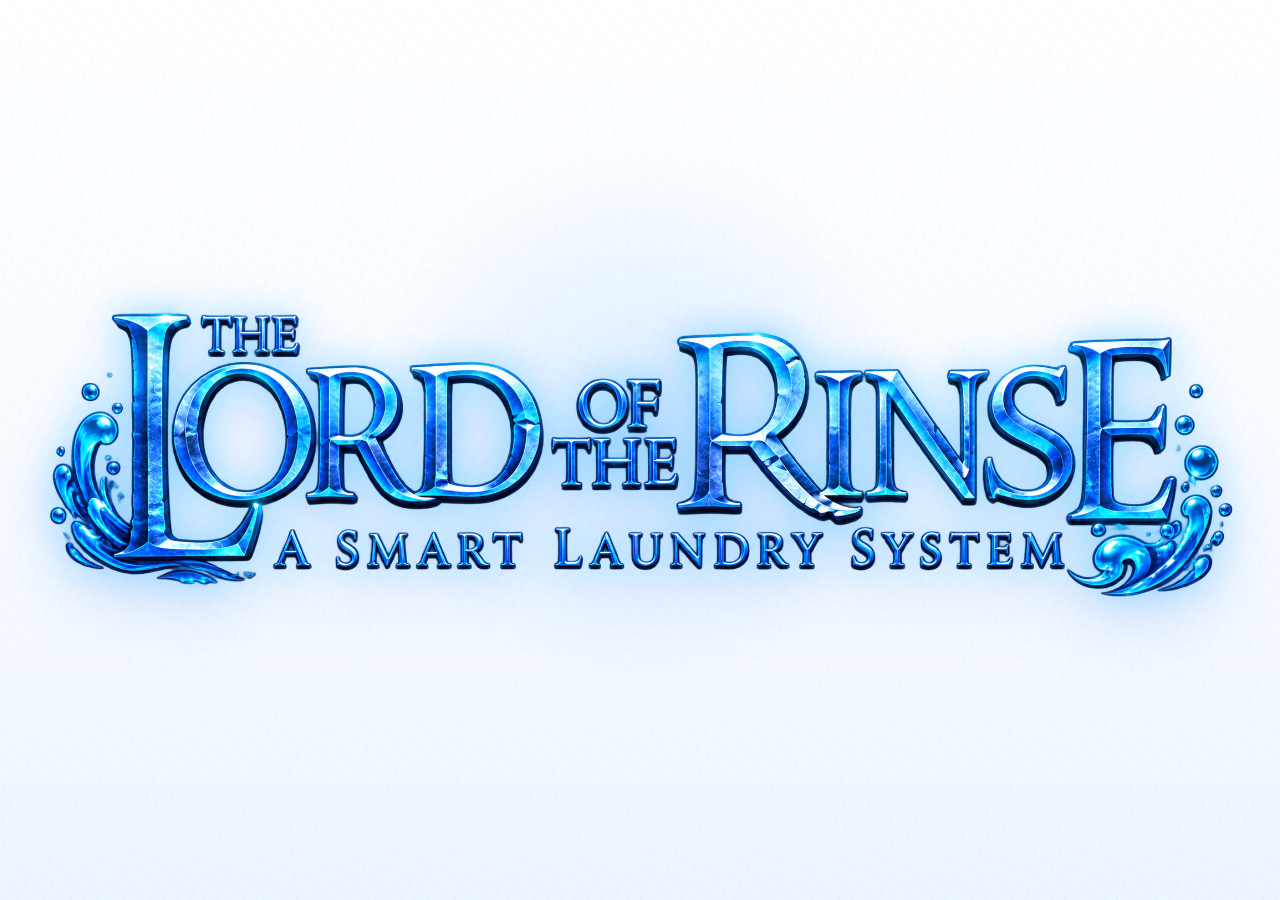
==== index.html @ 9e6c3a98 "chat support in" ====
<!doctype html>
<html lang="en">
  <head>
    <meta charset="utf-8">
    <meta name="viewport" content="width=device-width, initial-scale=1">
    <title>WashWiz Booking System</title>
    <link rel="preconnect" href="https://fonts.googleapis.com">
    <link rel="preconnect" href="https://fonts.gstatic.com" crossorigin>
    <link href="https://fonts.googleapis.com/css2?family=Hanken+Grotesk:wght@400;500;600;700;800&family=JetBrains+Mono:wght@500;700&display=swap" rel="stylesheet">
    <link rel="stylesheet" href="styles.css">
  </head>
  <body>
    <div id="loadingScreen" class="loading-screen is-title" role="status" aria-live="polite" aria-label="Loading screen">
      <span class="intro-white-wipe" aria-hidden="true"></span>
      <div class="loading-title-card">
        <img class="intro-title-image" src="intro.png" alt="The Lord Of The Rinse. A Smart Laundry System.">
      </div>
      <img class="splash-logo" src="tempLogo.png" alt="WashWiz wizard washing machine logo">
      <div class="splash-brand">
        <strong>WashWiz.</strong>
        <span>Smart laundry operations for bookings, supplies, and shop performance.</span>
      </div>
      <div class="loader-machine loading-washer" aria-hidden="true">
        <div class="loader-panel">
          <span></span>
          <span></span>
          <span></span>
        </div>
        <div class="loader-door">
          <div class="loader-glass">
            <div class="loader-spin">
              <span class="loader-water"></span>
              <span class="loader-foam foam-one"></span>
              <span class="loader-foam foam-two"></span>
              <span class="loader-foam foam-three"></span>
              <span class="loader-bubble bubble-one"></span>
              <span class="loader-bubble bubble-two"></span>
              <span class="loader-bubble bubble-three"></span>
              <span class="loader-bubble bubble-four"></span>
              <span class="cloth cloth-one"></span>
              <span class="cloth cloth-two"></span>
              <span class="cloth cloth-three"></span>
              <span class="cloth cloth-four"></span>
            </div>
          </div>
        </div>
      </div>
    </div>

    <div id="auth" class="auth-screen">
      <section class="auth-card clay">
        <div class="tabs" role="tablist" aria-label="Authentication">
          <button class="tab active" data-auth-tab="login">Login</button>
          <button class="tab" data-auth-tab="register">Register</button>
        </div>

        <form id="loginForm" class="auth-form">
          <label>Email<input type="email" value="manager@washwiz.test" required></label>
          <label>Password<input type="password" value="washwiz" required></label>
          <button class="primary-btn" type="submit">Enter Dashboard</button>
        </form>

        <form id="registerForm" class="auth-form hidden">
          <label>Facility name<input type="text" value="Bluewater Laundry" required></label>
          <label>Owner email<input type="email" value="owner@bluewater.test" required></label>
          <label>Password<input type="password" value="washwiz" required></label>
          <button class="primary-btn" type="submit">Create Facility</button>
        </form>

        <a class="secondary-btn portal-link" href="customer.html">Customer Page</a>
      </section>
    </div>

    <div id="customerPortal" class="customer-portal hidden">
      <button class="secondary-btn compact portal-back" type="button" id="backToAuth">Back to Staff Login</button>

      <section id="verificationPage" class="verification-page active-customer-view">
        <div class="verification-card clay">
          <p class="eyebrow">Customer portal</p>
          <h2>Verify Your Order</h2>
          <p class="portal-intro">Scan your order QR code or enter the details from your receipt.</p>

          <button class="qr-scan-box" type="button">
            <span class="qr-grid" aria-hidden="true"></span>
            <strong>Scan QR Code</strong>
          </button>

          <div class="or-divider"><span>OR</span></div>

          <form id="verificationForm" class="verification-form">
            <label>Order ID<input id="verifyOrderId" type="text" value="LW7K4M9Q2X8R6P3" autocomplete="off"></label>
            <label>Full Name<input id="verifyFullName" type="text" placeholder="Enter your full name" autocomplete="name"></label>
            <p id="verificationMessage" class="verification-message" aria-live="polite"></p>
            <button class="primary-btn" id="verifyButton" type="submit">VERIFY</button>
          </form>

          <div class="flow-preview" aria-label="Verification flow">
            <span>Scan QR Code</span>
            <span>OR</span>
            <span>Enter Order ID</span>
            <span>Enter Full Name</span>
            <span>VERIFY</span>
            <strong>Access Granted</strong>
          </div>
        </div>
      </section>

      <section id="customerOrderPage" class="customer-order-page">
        <header class="customer-order-header clay">
          <div>
            <p class="eyebrow">My Order</p>
            <h2>My Order</h2>
            <p><span class="status-pill success">&#10003; Verified Order</span></p>
          </div>
          <div class="order-id-panel">
            <span>Order ID</span>
            <strong>LW7K4M9Q2X8R6P3</strong>
          </div>
        </header>

        <nav class="customer-tabs" aria-label="Customer order sections">
          <button class="active" data-customer-tab="overview">Overview</button>
          <button data-customer-tab="tracking">Tracking</button>
          <button data-customer-tab="payment">Payment</button>
          <button data-customer-tab="chat">Chat</button>
        </nav>

        <div id="customerOverview" class="customer-tab-panel active-customer-tab">
          <article class="order-card clay">
            <div class="section-head tight"><h3>Order Details</h3><span class="status-pill warning">Processing</span></div>
            <div class="detail-grid" id="orderDetailsGrid"></div>
          </article>
        </div>

        <div id="customerTracking" class="customer-tab-panel">
          <article class="order-card clay">
            <h3>Order Tracking</h3>
            <div class="tracking-timeline" id="trackingTimeline"></div>
            <div class="status-summary">
              <div><span>Current Status</span><strong>Your order is currently being processed.</strong></div>
              <div><span>Last Updated</span><strong>August 25, 2026 - 8:30 PM</strong></div>
            </div>
            <p class="empty-state compact-empty hidden" id="trackingEmpty">No tracking information yet.</p>
          </article>
        </div>

        <div id="customerPayment" class="customer-tab-panel">
          <article class="order-card clay">
            <h3>Payment Details</h3>
            <div class="payment-summary" id="paymentSummary"></div>
            <div class="payment-progress"><span></span></div>
            <p class="payment-caption">PHP 2,000 / PHP 3,500 paid</p>
            <div class="section-head transactions-head"><h3>Payment History</h3></div>
            <div id="paymentHistory" class="payment-history"></div>
            <p class="empty-state compact-empty hidden" id="paymentEmpty">No payment history yet.</p>
          </article>
        </div>

        <div id="customerChat" class="customer-tab-panel">
          <article class="order-card clay chat-card">
            <div>
              <h3>Order Support</h3>
              <p>Regarding Order LW7K4M9Q2X8R6P3</p>
            </div>
            <div id="chatMessages" class="chat-messages"></div>
            <p class="empty-state compact-empty hidden" id="chatEmpty">No chat messages yet.</p>
            <form id="chatForm" class="chat-composer">
              <input id="chatInput" type="text" placeholder="Type a message...">
              <button class="primary-btn" type="submit">Send</button>
            </form>
          </article>
        </div>
      </section>
    </div>

    <div id="app" class="app-shell hidden">
      <aside class="sidebar clay">
        <div class="logo-mark logo-image"><img src="tempLogo.png" alt="WashWiz logo"></div>
        <div>
          <strong>WashWiz</strong>
          <small>Bluewater Laundry</small>
        </div>
          <button class="primary-btn nav-book" data-route="machines"><span aria-hidden="true">+</span> New Booking</button>
          <nav>
          <button class="nav-link active" data-route="dashboard" aria-current="page">Dashboard</button>
          <button class="nav-link" data-route="bookings">Bookings</button>
          <button class="nav-link" data-route="customers">Customers</button>
          <button class="nav-link" data-route="revenue">Revenue</button>
          <button class="nav-link live-support-link" data-route="support">Live Support <span id="supportBadge">3</span></button>
        </nav>
      </aside>

      <main class="main">
        <header class="topbar">
          <button class="icon-btn mobile-menu" id="menuToggle" aria-label="Toggle menu"><span aria-hidden="true">=</span></button>
          <div>
            <p class="eyebrow" id="routeEyebrow">Today</p>
            <h2 id="routeTitle">Dashboard</h2>
          </div>
          <div class="top-actions">
            <button class="icon-btn" aria-label="Search"><span aria-hidden="true">S</span></button>
            <button class="icon-btn" aria-label="Notifications"><span aria-hidden="true">!</span></button>
            <button class="avatar" aria-label="Operator profile">AM</button>
            <button class="secondary-btn compact logout-btn" type="button" id="logoutButton">Log Out</button>
          </div>
        </header>

        <section id="dashboard" class="view active-view">
          <div class="metrics-grid" id="metrics"></div>
          <div class="section-head">
            <div>
              <p class="eyebrow">Live floor</p>
              <h3>Machine Status</h3>
            </div>
            <div class="segmented" id="machineFilter">
              <button class="active" data-filter="all">All</button>
              <button data-filter="washer">Washers</button>
              <button data-filter="dryer">Dryers</button>
            </div>
          </div>
          <div class="machine-grid" id="dashboardMachines"></div>
        </section>

        <section id="machines" class="view">
          <div class="booking-layout">
            <div>
              <div class="section-head">
                <div>
                  <p class="eyebrow">Step 1</p>
                  <h3>Select Machine</h3>
                </div>
                <div class="segmented" id="bookingMachineFilter">
                  <button class="active" data-filter="all">All</button>
                  <button data-filter="small">Small</button>
                  <button data-filter="large">Large</button>
                  <button data-filter="xl">XLarge</button>
                </div>
              </div>
              <div class="machine-grid" id="bookingMachines"></div>
            </div>
            <aside class="summary clay">
              <p class="eyebrow">Current booking</p>
              <h3 id="selectedMachineTitle">Choose a machine</h3>
              <p id="selectedMachineMeta">Available washers and dryers are ready to book.</p>
              <label>Customer name<input id="customerName" type="text" placeholder="Walk-in Customer"></label>
              <label>Contact<input id="customerContact" type="text" placeholder="0917 555 0123"></label>
              <button class="primary-btn" id="continueSupplies" disabled>Continue</button>
            </aside>
          </div>
        </section>

        <section id="supplies" class="view">
          <div class="booking-layout">
            <div>
              <p class="eyebrow">Step 2</p>
              <h3>Enhance Your Wash</h3>
              <div class="supplies-list" id="suppliesList"></div>
            </div>
            <aside class="summary clay">
              <p class="eyebrow">Order summary</p>
              <div id="orderSummary"></div>
              <button class="primary-btn" id="confirmBooking">Confirm & Pay</button>
            </aside>
          </div>
        </section>

        <section id="confirmed" class="view">
          <div class="confirm-card clay">
            <div class="success-orb">OK</div>
            <p class="eyebrow">Booking confirmed</p>
            <h3 id="confirmTitle">Machine booked</h3>
            <p id="confirmDetails"></p>
            <div class="confirm-actions">
              <button class="primary-btn" data-route="machines">New Booking</button>
              <button class="secondary-btn" data-route="dashboard">Back to Dashboard</button>
            </div>
          </div>
        </section>

        <section id="bookings" class="view">
          <div class="table-card clay">
            <table>
              <thead><tr><th>Customer</th><th>Machine</th><th>Status</th><th>Time</th><th>Total</th></tr></thead>
              <tbody id="bookingsTable"></tbody>
            </table>
          </div>
        </section>

        <section id="customers" class="view">
          <div class="section-head page-tools">
            <input id="customerSearch" class="search-input" type="search" placeholder="Search customers">
          </div>
          <div class="table-card clay">
            <table>
              <thead><tr><th>Customer Name</th><th>Contact</th><th>Total Bookings</th><th>Last Visit</th><th>Spend</th><th>Action</th></tr></thead>
              <tbody id="customersTable"></tbody>
            </table>
          </div>
        </section>

        <section id="support" class="view">
          <div class="support-layout">
            <aside class="support-inbox clay">
              <input id="supportSearch" class="search-input" type="search" placeholder="Search chats">
              <div class="segmented support-filters" id="supportFilter">
                <button class="active" type="button" data-support-filter="all">All</button>
                <button type="button" data-support-filter="active">Active</button>
                <button type="button" data-support-filter="pending">Pending</button>
              </div>
              <div class="support-thread-list" id="supportThreads"></div>
            </aside>

            <article class="support-chat clay">
              <header class="support-chat-head">
                <div>
                  <p class="eyebrow">Order Support</p>
                  <h3 id="supportCustomerName">Customer Chat</h3>
                  <p id="supportOrderLabel"></p>
                </div>
                <span class="status-pill success" id="supportStatusLabel">Live Active</span>
              </header>

              <div class="support-order-strip" id="supportOrderStrip"></div>
              <div class="support-messages" id="supportMessages"></div>

              <div class="quick-replies" id="quickReplies" aria-label="Quick replies">
                <button type="button" data-quick-reply="Your wash is now in progress.">Wash in progress</button>
                <button type="button" data-quick-reply="We added your detergent preference to the order.">Preference noted</button>
                <button type="button" data-quick-reply="Your order is ready for pickup.">Ready for pickup</button>
              </div>

              <form id="supportReplyForm" class="support-composer">
                <input id="supportReplyInput" type="text" placeholder="Reply to customer">
                <button class="primary-btn compact" type="submit">Send</button>
              </form>
              <button class="secondary-btn compact support-resolve" type="button" id="resolveSupportThread">Mark Resolved</button>
            </article>
          </div>
        </section>

        <section id="revenue" class="view">
          <div class="section-head revenue-toolbar">
            <div>
              <p class="eyebrow">Revenue & Analytics</p>
              <h3>Overview of shop performance and machine utilization.</h3>
            </div>
            <div class="revenue-actions">
              <button class="secondary-btn compact" type="button">Export</button>
              <button class="secondary-btn compact" type="button">Last 30 Days</button>
            </div>
          </div>
          <div class="metrics-grid" id="revenueMetrics"></div>
          <div class="analytics-grid">
            <div class="chart-card clay">
              <div class="section-head tight">
                <h3>Weekly Revenue</h3>
                <button class="icon-btn mini" type="button" aria-label="Weekly revenue options">...</button>
              </div>
              <div class="bar-chart" id="barChart"></div>
            </div>
            <div class="chart-card clay">
              <div class="section-head tight">
                <h3>Usage by Type</h3>
                <button class="icon-btn mini" type="button" aria-label="Usage options">...</button>
              </div>
              <div class="usage-list" id="usageList"></div>
            </div>
          </div>
          <div class="section-head transactions-head">
            <div>
              <p class="eyebrow">Ledger</p>
              <h3>Recent Transactions</h3>
            </div>
            <button class="secondary-btn compact" type="button">View All</button>
          </div>
          <div class="table-card clay">
            <table>
              <thead><tr><th>Date & Time</th><th>Customer / Machine</th><th>Payment Method</th><th>Amount</th></tr></thead>
              <tbody id="transactionsTable"></tbody>
            </table>
          </div>
        </section>
      </main>
    </div>

    <div id="customerAccessModal" class="modal hidden" role="dialog" aria-modal="true" aria-labelledby="customerAccessTitle">
      <div class="modal-backdrop" data-close-modal></div>
      <article class="customer-access-card modal-card clay">
        <button class="icon-btn modal-close" type="button" data-close-modal aria-label="Close customer access details">x</button>
        <div>
          <p class="eyebrow">Customer Access</p>
          <h3 id="customerAccessTitle">Share Order Verification</h3>
          <p class="modal-subtitle" id="customerAccessCustomer">Customer order portal access</p>
        </div>
        <div class="admin-access-body">
          <div class="admin-order-id">
            <span>Order ID</span>
            <strong>LW7K4M9Q2X8R6P3</strong>
          </div>
          <div class="qr-placeholder" aria-label="QR code placeholder">
            <span></span>
            <span></span>
            <span></span>
            <span></span>
          </div>
          <p>Scan to view customer order</p>
        </div>
        <div class="access-actions">
          <button class="secondary-btn compact" type="button" data-copy="LW7K4M9Q2X8R6P3">Copy Order ID</button>
          <button class="secondary-btn compact" type="button" data-copy="https://example.com/verify/LW7K4M9Q2X8R6P3">Copy Link</button>
          <button class="primary-btn compact" type="button" data-print-qr>Print QR</button>
        </div>
        <p class="access-message" aria-live="polite"></p>
      </article>
    </div>

    <script src="app.js"></script>
  </body>
</html>
---- styles.css ----
:root {
  --bg: #f3f7fc;
  --surface: #fbfdff;
  --surface-muted: #eef4fb;
  --surface-strong: #e3ebf5;
  --text: #17202a;
  --muted: #5d6878;
  --subtle: #7a8696;
  --line: #d9e3ef;
  --line-strong: #c5d2e2;
  --primary: #155eef;
  --primary-hover: #0f4ed0;
  --primary-soft: #e8efff;
  --success: #087f5b;
  --success-soft: #e6f6ef;
  --warning: #a05a00;
  --warning-soft: #fff3db;
  --danger: #b42318;
  --danger-soft: #ffebe8;
  --info: #0369a1;
  --info-soft: #e7f5ff;
  --shadow-sm: 6px 6px 14px rgba(119, 134, 156, .16), -6px -6px 14px rgba(255, 255, 255, .86);
  --shadow-md: 14px 14px 32px rgba(119, 134, 156, .20), -12px -12px 28px rgba(255, 255, 255, .88);
  --shadow-inset: inset 4px 4px 9px rgba(125, 140, 164, .14), inset -4px -4px 9px rgba(255, 255, 255, .92);
  --radius: 18px;
  --radius-sm: 12px;
  --focus: 0 0 0 3px rgba(21, 94, 239, .18);
  color: var(--text);
  background: var(--bg);
  font-family: "Hanken Grotesk", system-ui, -apple-system, BlinkMacSystemFont, "Segoe UI", sans-serif;
}

* { box-sizing: border-box; }
html { min-width: 320px; }
body {
  min-height: 100vh;
  margin: 0;
  overflow-x: hidden;
  background:
    radial-gradient(circle at 12% 8%, rgba(222, 240, 255, .72) 0, transparent 270px),
    linear-gradient(180deg, rgba(232, 239, 255, .62), rgba(246, 248, 251, 0) 320px),
    var(--bg);
}
img,
svg,
canvas {
  max-width: 100%;
}
button, input { font: inherit; }
button {
  border: 0;
  cursor: pointer;
}
button:disabled {
  cursor: not-allowed;
}
button:focus-visible,
input:focus-visible {
  outline: none;
  box-shadow: var(--focus);
}
.hidden { display: none !important; }
.clay {
  background: var(--surface);
  border: 1px solid rgba(255, 255, 255, .78);
  border-radius: var(--radius);
  box-shadow: var(--shadow-sm), inset 1px 1px 0 rgba(255, 255, 255, .72);
}
.eyebrow {
  margin: 0 0 6px;
  color: var(--subtle);
  font: 700 11px/1.25 "JetBrains Mono", monospace;
  letter-spacing: .08em;
  text-transform: uppercase;
}
h1, h2, h3, p { margin-top: 0; }
h1 {
  max-width: 680px;
  margin-bottom: 18px;
  color: #0f172a;
  font-size: clamp(48px, 8vw, 88px);
  line-height: .94;
  letter-spacing: 0;
}
h2 {
  margin: 0;
  color: #111827;
  font-size: clamp(26px, 3vw, 36px);
  line-height: 1.08;
}
h3 {
  margin-bottom: 16px;
  color: #111827;
  font-size: clamp(21px, 2vw, 26px);
  line-height: 1.15;
}
small {
  display: block;
  color: var(--subtle);
}

.loading-screen {
  position: fixed;
  inset: 0;
  z-index: 100;
  min-height: 100vh;
  display: grid;
  place-items: center;
  align-content: center;
  gap: 24px;
  padding: 24px;
  background:
    radial-gradient(circle at 50% 42%, rgba(225, 241, 255, .88), transparent 290px),
    linear-gradient(180deg, #f8fbff, #eef4fb);
  transition: opacity .45s ease, visibility .45s ease;
}
.loading-screen::before,
.loading-screen::after {
  content: "";
  position: absolute;
  inset: 0;
  pointer-events: none;
}
.intro-white-wipe {
  position: absolute;
  inset: 0;
  z-index: 0;
  pointer-events: none;
  opacity: 0;
  background:
    radial-gradient(circle at 50% 46%, rgba(10, 138, 255, .12), transparent 34%),
    linear-gradient(180deg, #ffffff, #f7fbff 58%, #edf5ff);
  transition: opacity .72s cubic-bezier(.22, 1, .36, 1);
}
.loading-screen::before {
  opacity: 0;
  background:
    radial-gradient(circle at 50% 36%, rgba(155, 220, 255, .42), transparent 34%),
    radial-gradient(circle at 12% 45%, rgba(0, 183, 255, .12), transparent 18%),
    radial-gradient(circle at 88% 45%, rgba(0, 183, 255, .12), transparent 18%),
    linear-gradient(180deg, #ffffff, #f4f9ff 58%, #edf5ff);
  transition: opacity .32s ease;
}
.loading-screen::after {
  opacity: 0;
  background:
    repeating-linear-gradient(115deg, rgba(0, 119, 255, .035) 0 1px, transparent 1px 12px),
    repeating-linear-gradient(20deg, rgba(83, 199, 255, .045) 0 1px, transparent 1px 18px);
  mix-blend-mode: multiply;
  transition: opacity .32s ease;
}
.loading-screen.is-title {
  background:
    radial-gradient(circle at 50% 46%, rgba(10, 138, 255, .12), transparent 34%),
    linear-gradient(180deg, #ffffff, #f7fbff 58%, #edf5ff);
}
.loading-screen.is-title .intro-white-wipe {
  opacity: 1;
}
.loading-screen.is-black {
  overflow: hidden;
  background:
    radial-gradient(circle at 50% 48%, rgba(21, 94, 239, .32), transparent 24%),
    radial-gradient(circle at 50% 100%, rgba(77, 218, 255, .18), transparent 30%),
    linear-gradient(180deg, #050608, #0a0f18 58%, #020308);
}
.loading-screen.is-title::before {
  opacity: 1;
}
.loading-screen.is-title::after {
  opacity: .72;
}
.loading-screen.is-black::before {
  opacity: 1;
  background:
    linear-gradient(100deg, transparent 0 34%, rgba(255, 255, 255, .18) 45%, transparent 58% 100%);
  mix-blend-mode: screen;
  transform: translateX(-115%);
  animation: introLightSweep 1.45s cubic-bezier(.22, 1, .36, 1) both;
}
.loading-screen.is-black::after {
  opacity: .52;
  background:
    repeating-linear-gradient(90deg, rgba(255, 255, 255, .04) 0 1px, transparent 1px 72px),
    radial-gradient(circle at 50% 50%, transparent 0 34%, rgba(0, 0, 0, .44) 72%);
  mix-blend-mode: screen;
}
.loading-screen.is-done {
  opacity: 0;
  visibility: hidden;
  pointer-events: none;
}
.loading-screen.is-title .loading-washer,
.loading-screen.is-title .splash-logo,
.loading-screen.is-title .splash-brand,
.loading-screen.is-brand .loading-title-card,
.loading-screen.is-brand .loading-washer,
.loading-screen.is-black .loading-title-card,
.loading-screen.is-black .loading-washer,
.loading-screen.is-washer .loading-title-card,
.loading-screen.is-washer .splash-logo,
.loading-screen.is-washer .splash-brand {
  display: none;
}
.loader-machine {
  width: min(70vw, 330px);
  aspect-ratio: .86;
  position: relative;
  z-index: 1;
  display: grid;
  justify-items: center;
  padding: 28px 24px 26px;
  border-radius: 34px;
  background: linear-gradient(145deg, #ffffff, #eaf1f9);
  border: 1px solid rgba(255, 255, 255, .88);
  box-shadow: 20px 20px 42px rgba(119, 134, 156, .22), -16px -16px 34px rgba(255, 255, 255, .90), inset 2px 2px 0 rgba(255, 255, 255, .72);
}
.loader-panel {
  width: 100%;
  display: flex;
  justify-content: flex-end;
  gap: 10px;
  margin-bottom: 20px;
}
.loader-panel span {
  width: 13px;
  height: 13px;
  border-radius: 50%;
  background: #155eef;
  box-shadow: inset 2px 2px 4px rgba(255, 255, 255, .45);
}
.loader-panel span:nth-child(2) {
  background: #10b981;
}
.loader-panel span:nth-child(3) {
  background: #f59e0b;
}
.loader-door {
  width: 78%;
  aspect-ratio: 1;
  display: grid;
  place-items: center;
  padding: 14px;
  border-radius: 50%;
  background: linear-gradient(145deg, #dfe9f5, #ffffff);
  border: 1px solid #c6d4e6;
  box-shadow: var(--shadow-inset), 0 12px 28px rgba(76, 91, 115, .12);
}
.loader-glass {
  width: 100%;
  height: 100%;
  position: relative;
  overflow: hidden;
  border-radius: 50%;
  background:
    radial-gradient(circle at 34% 26%, rgba(255, 255, 255, .74), transparent 22%),
    linear-gradient(145deg, rgba(183, 226, 255, .74), rgba(47, 120, 255, .58));
  border: 1px solid rgba(255, 255, 255, .78);
  box-shadow: inset 7px 8px 18px rgba(38, 78, 130, .20), inset -8px -9px 18px rgba(255, 255, 255, .38);
}
.loader-glass::before {
  content: "";
  position: absolute;
  inset: 12%;
  z-index: 3;
  border-radius: 50%;
  border-top: 12px solid rgba(255, 255, 255, .30);
  border-left: 5px solid rgba(255, 255, 255, .14);
  transform: rotate(-22deg);
  pointer-events: none;
}
.loader-glass::after {
  content: "";
  position: absolute;
  inset: 0;
  z-index: 4;
  border-radius: 50%;
  background: linear-gradient(120deg, rgba(255, 255, 255, .36), transparent 26% 66%, rgba(255, 255, 255, .18));
  pointer-events: none;
}
.loader-spin {
  position: absolute;
  inset: 10%;
  transform-origin: 50% 50%;
  animation: washerSpin 2.5s linear infinite;
}
.loader-water {
  position: absolute;
  left: 5%;
  right: 4%;
  bottom: 10%;
  height: 43%;
  border-radius: 36% 54% 46% 38%;
  background: linear-gradient(180deg, rgba(151, 215, 255, .72), rgba(18, 97, 226, .56));
  box-shadow: inset 0 10px 16px rgba(255, 255, 255, .22);
}
.loader-foam,
.loader-bubble,
.cloth {
  position: absolute;
  display: block;
}
.loader-foam {
  z-index: 2;
  border-radius: 999px;
  background: rgba(255, 255, 255, .86);
  filter: drop-shadow(0 2px 4px rgba(73, 103, 143, .10));
}
.foam-one {
  width: 74px;
  height: 22px;
  left: 12%;
  top: 50%;
  transform: rotate(10deg);
}
.foam-two {
  width: 54px;
  height: 18px;
  right: 10%;
  top: 36%;
  transform: rotate(-18deg);
}
.foam-three {
  width: 38px;
  height: 16px;
  left: 37%;
  bottom: 16%;
  transform: rotate(22deg);
}
.loader-bubble {
  z-index: 2;
  border-radius: 50%;
  background: rgba(255, 255, 255, .55);
  border: 1px solid rgba(255, 255, 255, .72);
  box-shadow: inset -3px -3px 7px rgba(83, 133, 191, .12);
  animation: bubblePulse 1.8s ease-in-out infinite;
}
.bubble-one {
  width: 20px;
  height: 20px;
  left: 22%;
  top: 21%;
}
.bubble-two {
  width: 14px;
  height: 14px;
  right: 22%;
  top: 27%;
  animation-delay: .35s;
}
.bubble-three {
  width: 24px;
  height: 24px;
  right: 20%;
  bottom: 26%;
  animation-delay: .7s;
}
.bubble-four {
  width: 12px;
  height: 12px;
  left: 44%;
  bottom: 20%;
  animation-delay: 1s;
}
.cloth {
  z-index: 1;
  border-radius: 12px 16px 12px 14px;
  box-shadow: inset 4px 4px 8px rgba(255, 255, 255, .30), inset -4px -5px 10px rgba(0, 0, 0, .10);
  animation: clothTumble 1.25s ease-in-out infinite alternate;
}
.cloth-one {
  width: 58px;
  height: 36px;
  left: 19%;
  top: 38%;
  background: #ef476f;
  transform: rotate(18deg);
}
.cloth-two {
  width: 48px;
  height: 42px;
  right: 22%;
  top: 45%;
  background: #ffd166;
  animation-delay: .2s;
}
.cloth-three {
  width: 50px;
  height: 32px;
  left: 34%;
  bottom: 20%;
  background: #06d6a0;
  animation-delay: .38s;
}
.cloth-four {
  width: 36px;
  height: 50px;
  right: 33%;
  top: 19%;
  background: #8338ec;
  animation-delay: .56s;
}
.loading-title-card {
  position: relative;
  z-index: 1;
  display: grid;
  justify-items: center;
  width: min(94vw, 1640px);
  text-align: center;
}
.intro-title-image {
  width: min(96vw, 1700px);
  max-height: 62vh;
  object-fit: contain;
  filter:
    drop-shadow(0 0 18px rgba(0, 183, 255, .34))
    drop-shadow(0 22px 32px rgba(21, 94, 239, .18));
  animation: titleReveal 1.2s cubic-bezier(.22, 1, .36, 1) both, titleHeartbeat 1.7s ease-in-out .15s infinite;
}
.splash-logo {
  position: relative;
  z-index: 1;
  width: min(62vw, 360px);
  aspect-ratio: 1;
  object-fit: contain;
  filter: drop-shadow(0 24px 34px rgba(21, 94, 239, .18));
  animation: splashLogoFloat 2.8s ease-in-out infinite;
}
.loading-screen.is-black .splash-logo {
  filter:
    drop-shadow(0 0 22px rgba(102, 224, 255, .42))
    drop-shadow(0 26px 34px rgba(0, 0, 0, .52));
  animation: blackLogoReveal 1.3s cubic-bezier(.22, 1, .36, 1) both, splashLogoFloat 2.8s ease-in-out 1.3s infinite;
}
.splash-brand {
  position: relative;
  z-index: 1;
  display: grid;
  justify-items: center;
  gap: 8px;
  max-width: min(90vw, 620px);
  text-align: center;
}
.loading-screen.is-black .splash-brand {
  animation: blackBrandReveal 1.15s cubic-bezier(.22, 1, .36, 1) .18s both;
}
.splash-brand strong {
  color: #0f172a;
  font-size: clamp(42px, 8vw, 82px);
  line-height: .9;
}
.loading-screen.is-black .splash-brand strong {
  color: #ffffff;
  text-shadow: 0 0 28px rgba(84, 211, 255, .32);
}
.splash-brand span {
  color: var(--muted);
  font-size: clamp(11px, 1.45vw, 16px);
  line-height: 1.35;
  max-width: min(90vw, 620px);
}
.loading-screen.is-black .splash-brand span {
  color: rgba(238, 247, 255, .76);
}

@keyframes washerSpin {
  to { transform: rotate(360deg); }
}
@keyframes bubblePulse {
  50% { transform: scale(1.18); opacity: .72; }
}
@keyframes clothTumble {
  to { transform: rotate(-18deg) translate(4px, -3px); }
}
@keyframes titleReveal {
  from {
    opacity: 0;
    transform: translateY(12px) scale(.985);
  }
  to {
    opacity: 1;
    transform: translateY(0) scale(1);
  }
}
@keyframes titleHeartbeat {
  0%, 42%, 72%, 100% {
    transform: scale(1);
    filter: brightness(1);
  }
  18% {
    transform: scale(1.025);
    filter: brightness(1.2);
  }
  28% {
    transform: scale(.985);
  }
  56% {
    transform: scale(1.015);
    filter: brightness(1.1);
  }
}
@keyframes splashLogoFloat {
  0%, 100% {
    transform: translateY(0) scale(1);
  }
  50% {
    transform: translateY(-10px) scale(1.02);
  }
}
@keyframes introLightSweep {
  to { transform: translateX(115%); }
}
@keyframes blackLogoReveal {
  from {
    opacity: 0;
    transform: translateY(16px) scale(.92);
  }
  62% {
    opacity: 1;
    transform: translateY(-5px) scale(1.035);
  }
  to {
    opacity: 1;
    transform: translateY(0) scale(1);
  }
}
@keyframes blackBrandReveal {
  from {
    opacity: 0;
    transform: translateY(14px);
  }
  to {
    opacity: 1;
    transform: translateY(0);
  }
}

.auth-screen {
  min-height: 100vh;
  width: min(100%, 620px);
  margin: 0 auto;
  display: flex;
  align-items: center;
  justify-content: center;
  padding: clamp(36px, 7vh, 86px) clamp(22px, 5vw, 64px);
}
.brand-panel {
  display: grid;
  justify-items: start;
  align-content: start;
}
.brand-panel p {
  max-width: 600px;
  color: var(--muted);
  font-size: clamp(18px, 1.5vw, 20px);
  line-height: 1.55;
}
.washer-hero {
  width: clamp(260px, 29vw, 360px);
  aspect-ratio: 1;
  display: grid;
  place-items: center;
  margin-bottom: clamp(22px, 4vh, 34px);
  border-radius: 30px;
  background: linear-gradient(145deg, #fbfdff, #edf4fb);
  border: 1px solid rgba(255, 255, 255, .78);
  box-shadow: var(--shadow-md);
}
.brand-logo-hero {
  padding: 20px;
}
.brand-logo-hero img {
  width: 100%;
  height: 100%;
  object-fit: contain;
  filter: drop-shadow(0 18px 18px rgba(31, 69, 124, .14));
}
.washer-face {
  width: 70%;
  height: 78%;
  padding: 24px;
  border-radius: 22px;
  background: var(--surface);
  border: 1px solid rgba(197, 210, 226, .72);
  box-shadow: inset 3px 3px 8px rgba(125, 140, 164, .10), inset -3px -3px 8px rgba(255, 255, 255, .90);
}
.washer-door {
  width: 78%;
  aspect-ratio: 1;
  margin: 38px auto 0;
  padding: 11px;
  border-radius: 50%;
  background: var(--surface-strong);
  border: 1px solid var(--line-strong);
  box-shadow: var(--shadow-inset);
}
.washer-door span {
  display: block;
  width: 100%;
  height: 100%;
  border-radius: inherit;
  background: radial-gradient(circle at 38% 28%, #9dd8ff, #155eef 74%);
}
.washer-controls {
  display: flex;
  justify-content: flex-end;
  gap: 8px;
}
.washer-controls i {
  width: 13px;
  height: 13px;
  border-radius: 50%;
  background: var(--primary);
}
.auth-card {
  width: 100%;
  max-width: 500px;
  padding: 26px;
  box-shadow: var(--shadow-md);
}
.portal-link {
  width: 100%;
  margin-top: 16px;
}
.tabs,
.segmented {
  display: flex;
  gap: 4px;
  padding: 4px;
  border: 1px solid rgba(197, 210, 226, .72);
  border-radius: var(--radius);
  background: var(--surface-muted);
  box-shadow: var(--shadow-inset);
}
.tab,
.segmented button {
  flex: 1;
  min-height: 38px;
  padding: 9px 12px;
  border-radius: var(--radius-sm);
  color: var(--muted);
  background: transparent;
  font-weight: 700;
  white-space: nowrap;
}
.tab.active,
.segmented button.active {
  color: var(--primary);
  background: var(--surface);
  box-shadow: 4px 4px 10px rgba(119, 134, 156, .13), -4px -4px 10px rgba(255, 255, 255, .88);
}
.auth-form {
  display: grid;
  gap: 18px;
  margin-top: 24px;
}

.customer-portal {
  min-height: 100vh;
  padding: clamp(18px, 4vw, 42px);
}
.portal-back {
  position: fixed;
  top: 18px;
  left: 18px;
  z-index: 3;
}
.portal-actions {
  position: fixed;
  top: 18px;
  left: 18px;
  z-index: 3;
  display: flex;
  gap: 10px;
  flex-wrap: wrap;
}
.portal-actions .portal-back {
  position: static;
}
.verification-page,
.customer-order-page,
.customer-tab-panel {
  display: none;
}
.active-customer-view,
.active-customer-tab {
  display: block;
}
.verification-page {
  min-height: calc(100vh - 84px);
  place-items: center;
}
.verification-page.active-customer-view {
  display: grid;
}
.verification-card {
  width: min(100%, 520px);
  padding: clamp(22px, 4vw, 34px);
  text-align: center;
  box-shadow: var(--shadow-md);
}
.portal-intro {
  margin-bottom: 22px;
  color: var(--muted);
  line-height: 1.5;
}
.qr-scan-box {
  width: 100%;
  min-height: 142px;
  display: grid;
  place-items: center;
  gap: 12px;
  padding: 20px;
  color: var(--primary);
  background: var(--surface-muted);
  border: 1px dashed var(--line-strong);
  border-radius: var(--radius);
  box-shadow: var(--shadow-inset);
}
.qr-scan-box:hover {
  border-color: var(--primary);
  background: var(--primary-soft);
}
.qr-grid {
  width: 58px;
  height: 58px;
  border-radius: var(--radius-sm);
  background:
    linear-gradient(90deg, #111827 10px, transparent 10px 16px, #111827 16px 24px, transparent 24px),
    linear-gradient(#111827 10px, transparent 10px 16px, #111827 16px 24px, transparent 24px),
    var(--surface);
  background-size: 28px 28px;
  border: 8px solid var(--surface);
  box-shadow: var(--shadow-sm);
}
.or-divider {
  display: flex;
  align-items: center;
  gap: 14px;
  margin: 22px 0;
  color: var(--subtle);
  font-weight: 900;
}
.or-divider::before,
.or-divider::after {
  content: "";
  flex: 1;
  height: 1px;
  background: var(--line);
}
.verification-form {
  display: grid;
  gap: 16px;
  text-align: left;
}
.verification-message {
  min-height: 24px;
  margin: 0;
  font-weight: 800;
  text-align: center;
}
.verification-message.error {
  color: var(--danger);
}
.verification-message.success {
  color: var(--success);
}
.verification-message.loading {
  color: var(--primary);
}
.flow-preview {
  display: grid;
  gap: 8px;
  margin-top: 22px;
  padding-top: 18px;
  color: var(--muted);
  border-top: 1px solid var(--line);
  font-size: 14px;
  font-weight: 800;
}
.flow-preview span::after {
  content: "v";
  display: block;
  color: var(--subtle);
  font: 800 12px/1 "JetBrains Mono", monospace;
  margin-top: 8px;
}
.flow-preview strong {
  color: var(--success);
}
.customer-order-page {
  width: min(1120px, 100%);
  margin: 52px auto 0;
}
.customer-order-header {
  display: flex;
  justify-content: space-between;
  gap: 22px;
  align-items: center;
  padding: clamp(20px, 4vw, 28px);
  margin-bottom: 18px;
}
.customer-order-header p {
  margin-bottom: 0;
}
.order-id-panel {
  min-width: min(100%, 310px);
  display: grid;
  gap: 6px;
  padding: 16px;
  border-radius: var(--radius);
  background: var(--surface-muted);
  box-shadow: var(--shadow-inset);
}
.order-id-panel span,
.detail-item span,
.status-summary span {
  color: var(--subtle);
  font-size: 13px;
  font-weight: 800;
}
.order-id-panel strong {
  font: 800 clamp(18px, 3vw, 25px)/1.1 "JetBrains Mono", monospace;
}
.customer-tabs {
  display: flex;
  gap: 8px;
  overflow-x: auto;
  padding: 6px;
  margin-bottom: 18px;
  border-radius: var(--radius);
  background: var(--surface-muted);
  box-shadow: var(--shadow-inset);
}
.customer-tabs button {
  flex: 1;
  min-width: 112px;
  min-height: 42px;
  border-radius: var(--radius-sm);
  color: var(--muted);
  background: transparent;
  font-weight: 900;
}
.customer-tabs button.active {
  color: var(--primary);
  background: var(--surface);
  box-shadow: var(--shadow-sm);
}
.order-card {
  padding: clamp(20px, 4vw, 28px);
}
.detail-grid,
.payment-summary {
  display: grid;
  grid-template-columns: repeat(2, minmax(0, 1fr));
  gap: 14px;
}
.detail-item {
  display: grid;
  gap: 6px;
  padding: 14px;
  border-radius: var(--radius-sm);
  background: rgba(238, 244, 251, .72);
}
.detail-item strong {
  color: #111827;
}
.status-pill {
  display: inline-flex;
  align-items: center;
  width: fit-content;
  min-height: 28px;
  border-radius: 999px;
  padding: 6px 10px;
  font-size: 12px;
  font-weight: 900;
  text-transform: uppercase;
}
.status-pill.success {
  color: var(--success);
  background: var(--success-soft);
}
.status-pill.warning {
  color: var(--warning);
  background: var(--warning-soft);
}
.tracking-timeline {
  display: grid;
  gap: 14px;
  margin: 8px 0 22px;
}
.tracking-step {
  display: grid;
  grid-template-columns: 34px 1fr;
  align-items: center;
  gap: 12px;
  color: var(--subtle);
}
.tracking-step span {
  width: 34px;
  height: 34px;
  display: grid;
  place-items: center;
  border-radius: 50%;
  background: var(--surface-muted);
  border: 1px solid var(--line-strong);
  box-shadow: var(--shadow-inset);
  font-size: 10px;
  font-weight: 900;
}
.tracking-step.complete {
  color: var(--success);
}
.tracking-step.complete span {
  color: #ffffff;
  background: var(--success);
  box-shadow: var(--shadow-sm);
}
.tracking-step.current {
  color: var(--primary);
}
.tracking-step.current span {
  border: 8px solid var(--primary-soft);
  background: var(--primary);
  box-shadow: var(--shadow-sm);
}
.status-summary {
  display: grid;
  grid-template-columns: repeat(2, minmax(0, 1fr));
  gap: 14px;
}
.status-summary div {
  display: grid;
  gap: 6px;
  padding: 14px;
  border-radius: var(--radius-sm);
  background: var(--surface-muted);
}
.payment-progress {
  height: 14px;
  margin: 18px 0 8px;
  overflow: hidden;
  border-radius: 999px;
  background: var(--surface-strong);
  box-shadow: var(--shadow-inset);
}
.payment-progress span {
  display: block;
  width: 57%;
  height: 100%;
  border-radius: inherit;
  background: linear-gradient(90deg, var(--primary), #06d6a0);
}
.payment-caption {
  color: var(--muted);
  font-weight: 800;
}
.payment-history {
  display: grid;
  gap: 10px;
}
.payment-row {
  display: flex;
  justify-content: space-between;
  gap: 12px;
  padding: 14px;
  border-radius: var(--radius-sm);
  background: rgba(238, 244, 251, .72);
}
.payment-row div {
  display: grid;
  gap: 4px;
}
.payment-row span:not(.status-pill) {
  color: var(--muted);
  font-size: 13px;
  font-weight: 800;
}
.chat-card {
  display: grid;
  gap: 18px;
}
.chat-card > div:first-child p {
  margin-bottom: 0;
  color: var(--muted);
}
.chat-messages {
  min-height: 280px;
  display: grid;
  align-content: end;
  gap: 12px;
  padding: 16px;
  border-radius: var(--radius);
  background: var(--surface-muted);
  box-shadow: var(--shadow-inset);
}
.chat-message {
  max-width: 78%;
  display: grid;
  gap: 5px;
}
.chat-message span {
  color: var(--subtle);
  font-size: 12px;
  font-weight: 900;
}
.chat-message p {
  margin: 0;
  padding: 12px 14px;
  border-radius: 16px;
  color: var(--text);
  background: var(--surface);
  box-shadow: var(--shadow-sm);
}
.chat-message.customer {
  justify-self: end;
}
.chat-message.customer span {
  text-align: right;
}
.chat-message.customer p {
  color: #ffffff;
  background: var(--primary);
}
.chat-composer {
  display: grid;
  grid-template-columns: minmax(0, 1fr) auto;
  gap: 10px;
}
.compact-empty {
  padding: 18px;
}
.support-layout {
  display: grid;
  grid-template-columns: minmax(280px, 330px) minmax(0, 1fr);
  gap: 18px;
  align-items: stretch;
  min-height: calc(100vh - 132px);
}
.support-inbox,
.support-chat {
  padding: 16px;
}
.support-inbox {
  display: grid;
  grid-template-rows: auto auto minmax(0, 1fr);
  gap: 12px;
}
.support-filters button {
  min-width: 0;
  padding-inline: 10px;
}
.support-thread-list {
  display: grid;
  align-content: start;
  gap: 10px;
  overflow: auto;
  padding-right: 2px;
}
.support-thread {
  width: 100%;
  display: grid;
  grid-template-columns: 42px minmax(0, 1fr) auto;
  gap: 10px;
  padding: 12px;
  text-align: left;
  border: 1px solid var(--line);
  border-radius: var(--radius);
  background: var(--surface);
}
.support-thread:hover,
.support-thread.active {
  border-color: var(--primary);
  background: var(--primary-soft);
}
.support-avatar {
  width: 42px;
  height: 42px;
  display: grid;
  place-items: center;
  border-radius: 14px;
  color: #ffffff;
  background: var(--primary);
  font-weight: 900;
}
.support-thread-main {
  min-width: 0;
  display: grid;
  gap: 4px;
}
.support-thread-main strong,
.support-thread-main small,
.support-thread-main em {
  overflow: hidden;
  text-overflow: ellipsis;
  white-space: nowrap;
}
.support-thread-main small,
.support-thread-meta small {
  color: var(--subtle);
  font-size: 12px;
  font-style: normal;
  font-weight: 800;
}
.support-thread-main em {
  color: var(--muted);
  font-size: 13px;
  font-style: normal;
}
.support-thread-main .mini-chip {
  margin-top: 3px;
}
.support-thread-meta {
  display: grid;
  justify-items: end;
  align-content: start;
  gap: 8px;
  white-space: nowrap;
}
.support-thread-meta b {
  padding: 4px 7px;
  border-radius: 999px;
  font-size: 11px;
}
.support-thread-meta b.active {
  color: var(--success);
  background: var(--success-soft);
}
.support-thread-meta b.pending {
  color: var(--warning);
  background: var(--warning-soft);
}
.support-thread-meta b.resolved {
  color: var(--muted);
  background: var(--surface-muted);
}
.support-chat {
  display: grid;
  grid-template-rows: auto auto minmax(260px, 1fr) auto auto;
  gap: 14px;
}
.support-chat-head,
.support-order-strip {
  display: flex;
  justify-content: space-between;
  gap: 14px;
}
.support-chat-head {
  align-items: start;
}
.support-chat-head h3 {
  margin-bottom: 6px;
}
.support-chat-head p:not(.eyebrow) {
  margin: 0;
  color: var(--muted);
  font-weight: 800;
}
.support-order-strip {
  flex-wrap: wrap;
  padding: 14px;
  border-radius: var(--radius);
  background: var(--surface-muted);
  box-shadow: var(--shadow-inset);
}
.support-order-strip div {
  min-width: 140px;
  display: grid;
  gap: 4px;
}
.support-order-strip span {
  color: var(--subtle);
  font-size: 12px;
  font-weight: 900;
}
.support-messages {
  min-height: 320px;
  display: grid;
  align-content: end;
  gap: 14px;
  overflow: auto;
  padding: 18px;
  border-radius: var(--radius);
  background: linear-gradient(180deg, rgba(251, 253, 255, .8), rgba(238, 244, 251, .92));
  border: 1px solid var(--line);
}
.support-message {
  max-width: min(78%, 560px);
  display: grid;
  gap: 5px;
}
.support-message.customer {
  justify-self: end;
}
.support-message span,
.support-message small {
  color: var(--subtle);
  font-size: 12px;
  font-weight: 900;
}
.support-message.customer span,
.support-message.customer small {
  text-align: right;
}
.support-message p {
  margin: 0;
  padding: 12px 14px;
  border-radius: 16px;
  color: var(--text);
  background: var(--surface);
  box-shadow: var(--shadow-sm);
}
.support-message.customer p {
  color: #ffffff;
  background: var(--primary);
}
.quick-replies {
  display: flex;
  gap: 8px;
  overflow-x: auto;
  padding-bottom: 2px;
}
.quick-replies button {
  flex: 0 0 auto;
  min-height: 32px;
  padding: 7px 10px;
  border-radius: 999px;
  color: var(--muted);
  background: var(--surface-muted);
  font-size: 13px;
  font-weight: 800;
}
.quick-replies button:hover {
  color: var(--primary);
  background: var(--primary-soft);
}
.support-composer {
  display: grid;
  grid-template-columns: minmax(0, 1fr) auto;
  gap: 10px;
}
.support-resolve {
  justify-self: end;
}
label {
  display: grid;
  gap: 8px;
  color: var(--muted);
  font-weight: 700;
}
input {
  width: 100%;
  min-height: 46px;
  padding: 12px 14px;
  color: var(--text);
  border: 1px solid var(--line-strong);
  border-radius: var(--radius);
  background: var(--surface-muted);
  outline: 0;
  box-shadow: var(--shadow-inset);
  transition: border-color .16s ease, box-shadow .16s ease, background .16s ease;
}
input:hover {
  border-color: #aebaca;
}
input:invalid:not(:placeholder-shown) {
  border-color: #f3a29b;
  background: #fffafa;
}
input::placeholder {
  color: #9aa5b5;
}
.primary-btn,
.secondary-btn,
.select-btn {
  min-height: 44px;
  display: inline-flex;
  align-items: center;
  justify-content: center;
  gap: 8px;
  border-radius: var(--radius);
  padding: 11px 16px;
  font-weight: 800;
  text-decoration: none;
  transition: background .16s ease, color .16s ease, border-color .16s ease, transform .16s ease, box-shadow .16s ease;
}
.primary-btn {
  color: #ffffff;
  background: var(--primary);
  box-shadow: 8px 8px 16px rgba(21, 94, 239, .20), -5px -5px 12px rgba(255, 255, 255, .82), inset 2px 2px 4px rgba(255, 255, 255, .24), inset -2px -2px 5px rgba(0, 0, 0, .12);
}
.primary-btn:hover {
  background: var(--primary-hover);
}
.primary-btn:active,
.secondary-btn:active,
.select-btn:active {
  transform: translateY(1px);
}
.secondary-btn {
  color: var(--primary);
  background: var(--surface);
  border: 1px solid var(--line-strong);
  box-shadow: var(--shadow-sm);
}
.secondary-btn:hover {
  border-color: #9fb1c8;
  background: var(--primary-soft);
}
.logout-btn {
  color: var(--danger);
}
.logout-btn:hover {
  border-color: #f2bbb6;
  background: var(--danger-soft);
}
.primary-btn:disabled,
.select-btn:disabled {
  color: #8994a5;
  background: var(--surface-strong);
  box-shadow: none;
}
.compact {
  min-height: 40px;
}
.table-action {
  min-height: 36px;
  padding: 8px 12px;
  white-space: nowrap;
}

.customer-page-shell {
  width: min(100%, 1180px);
  min-height: 100vh;
  margin: 0 auto;
  padding: clamp(22px, 5vw, 56px);
}
.customer-hero {
  position: relative;
  display: grid;
  justify-items: center;
  gap: 14px;
  margin-bottom: clamp(28px, 5vw, 48px);
  text-align: center;
}
.customer-home-link {
  position: absolute;
  top: 0;
  right: 0;
}
.customer-page-logo {
  width: min(44vw, 230px);
  aspect-ratio: 1;
  object-fit: contain;
  filter: drop-shadow(0 22px 30px rgba(21, 94, 239, .18));
}
.customer-action-row {
  display: flex;
  flex-wrap: wrap;
  justify-content: center;
  gap: 12px;
}
.customer-section-stage {
  width: min(100%, 620px);
  margin: 0 auto;
}
.customer-tool-card {
  display: none;
  padding: clamp(22px, 3vw, 30px);
}
.customer-tool-card.active-customer-section {
  display: block;
}
.customer-tool-card h2 {
  margin-bottom: 10px;
}
.customer-page-form {
  display: grid;
  gap: 16px;
}
.compact-scan {
  min-height: 118px;
}
.customer-footer {
  margin-top: clamp(28px, 5vw, 52px);
  color: #aebaca;
  font-weight: 800;
  text-align: center;
}

.app-shell {
  min-height: 100vh;
  display: grid;
  grid-template-columns: 260px minmax(0, 1fr);
  gap: 26px;
  padding: 22px;
}
.sidebar {
  position: sticky;
  top: 22px;
  height: calc(100vh - 44px);
  align-self: start;
  display: grid;
  grid-template-rows: auto auto auto 1fr;
  gap: 18px;
  padding: 20px;
}
.logo-mark,
.avatar,
.icon-btn,
.success-orb {
  display: grid;
  place-items: center;
  border-radius: var(--radius);
  font-weight: 900;
}
.logo-mark {
  width: 46px;
  height: 46px;
  color: #ffffff;
  background: #111827;
}
.logo-image {
  padding: 4px;
  background: var(--surface);
  border: 1px solid rgba(255, 255, 255, .78);
  box-shadow: var(--shadow-sm);
}
.logo-image img {
  width: 100%;
  height: 100%;
  object-fit: contain;
}
.sidebar strong {
  display: block;
  font-size: 18px;
}
.nav-book {
  width: 100%;
  min-height: 42px;
  justify-content: flex-start;
  padding: 10px 12px;
  border-radius: var(--radius-sm);
  font-size: 14px;
  font-weight: 800;
  color: var(--primary);
  background: var(--primary-soft);
  box-shadow: none;
}
.nav-book:hover {
  color: #ffffff;
  background: var(--primary);
  box-shadow: 8px 8px 16px rgba(21, 94, 239, .20), -5px -5px 12px rgba(255, 255, 255, .82), inset 2px 2px 4px rgba(255, 255, 255, .24), inset -2px -2px 5px rgba(0, 0, 0, .12);
}
.sidebar nav {
  display: grid;
  align-content: start;
  gap: 6px;
  padding-top: 6px;
  border-top: 1px solid var(--line);
}
.nav-link {
  min-height: 42px;
  text-align: left;
  padding: 10px 12px;
  border-radius: var(--radius-sm);
  color: var(--muted);
  background: transparent;
  font-weight: 800;
}
.nav-link:hover {
  color: #111827;
  background: var(--surface-muted);
}
.nav-link.active {
  color: var(--primary);
  background: var(--primary-soft);
}
.live-support-link {
  display: flex;
  align-items: center;
  justify-content: space-between;
  gap: 10px;
}
.live-support-link span {
  min-width: 24px;
  min-height: 24px;
  display: inline-grid;
  place-items: center;
  border-radius: 999px;
  color: #ffffff;
  background: var(--primary);
  font-size: 12px;
}
.main {
  min-width: 0;
  padding-bottom: 32px;
}
.topbar {
  display: flex;
  align-items: center;
  justify-content: space-between;
  gap: 20px;
  margin-bottom: 24px;
  padding: 8px 0 2px;
}
.top-actions {
  display: flex;
  align-items: center;
  gap: 8px;
}
.icon-btn,
.avatar {
  width: 42px;
  height: 42px;
  color: var(--muted);
  background: var(--surface);
  border: 1px solid rgba(255, 255, 255, .78);
  box-shadow: var(--shadow-sm);
}
.icon-btn:hover {
  color: var(--primary);
  border-color: #b8c6d8;
  background: var(--primary-soft);
}
.icon-btn.mini {
  width: 34px;
  height: 34px;
  font-size: 13px;
}
.avatar {
  color: #ffffff;
  background: #111827;
  border-color: #111827;
}
.mobile-menu {
  display: none;
}
.view {
  display: none;
}
.active-view {
  display: block;
}

.metrics-grid {
  display: grid;
  grid-template-columns: repeat(4, minmax(0, 1fr));
  gap: 14px;
  margin-bottom: 26px;
}
.metric {
  min-height: 124px;
  padding: 18px;
}
.metric span {
  color: var(--muted);
  font-weight: 700;
}
.metric b {
  display: block;
  margin: 10px 0 6px;
  color: #111827;
  font-size: clamp(28px, 3vw, 36px);
  line-height: 1;
}
.metric p {
  margin-bottom: 0;
  color: var(--subtle);
  line-height: 1.4;
}
.revenue-metric {
  min-height: 142px;
}
.revenue-metric p {
  display: inline-flex;
  align-items: center;
  gap: 6px;
  padding: 5px 9px;
  border-radius: 999px;
  font-size: 13px;
  font-weight: 800;
}
.revenue-metric p::before {
  content: "";
  width: 7px;
  height: 7px;
  border-radius: 50%;
  background: currentColor;
}
.revenue-metric.up p {
  color: var(--success);
  background: var(--success-soft);
}
.revenue-metric.down p {
  color: var(--danger);
  background: var(--danger-soft);
}
.section-head {
  display: flex;
  align-items: center;
  justify-content: space-between;
  gap: 16px;
  margin: 4px 0 16px;
}
.section-head h3 {
  margin-bottom: 0;
}
.section-head.tight {
  margin-top: 0;
}
.page-tools {
  justify-content: flex-end;
}
.customer-access-card {
  display: grid;
  gap: 16px;
  padding: 26px;
}
.customer-access-card h3 {
  margin-bottom: 0;
}
.admin-access-body {
  display: grid;
  grid-template-columns: minmax(0, 1fr) 156px;
  gap: 22px;
  align-items: center;
}
.admin-access-body p {
  grid-column: 1 / -1;
  margin: 0;
  color: var(--muted);
  font-weight: 800;
}
.admin-order-id {
  display: grid;
  gap: 7px;
  padding: 18px;
  border-radius: var(--radius-sm);
  background: var(--surface-muted);
  box-shadow: var(--shadow-inset);
}
.admin-order-id span {
  color: var(--subtle);
  font-size: 12px;
  font-weight: 900;
  text-transform: uppercase;
}
.admin-order-id strong {
  font: 800 22px/1.2 "JetBrains Mono", monospace;
  word-break: break-word;
}
.qr-placeholder {
  aspect-ratio: 1;
  display: grid;
  grid-template-columns: repeat(2, 1fr);
  gap: 8px;
  padding: 14px;
  border-radius: var(--radius);
  background: var(--surface);
  border: 1px solid var(--line-strong);
  box-shadow: var(--shadow-inset);
}
.qr-placeholder span {
  border-radius: 8px;
  background:
    linear-gradient(90deg, #111827 35%, transparent 35% 55%, #111827 55%),
    linear-gradient(#111827 35%, transparent 35% 55%, #111827 55%),
    var(--surface-muted);
  background-size: 18px 18px;
}
.access-actions {
  display: flex;
  flex-wrap: wrap;
  gap: 10px;
}
.access-message {
  min-height: 20px;
  margin: 0;
  color: var(--success);
  font-weight: 800;
}
.modal {
  position: fixed;
  inset: 0;
  z-index: 80;
  display: grid;
  place-items: center;
  padding: 20px;
}
.modal.hidden {
  display: none !important;
}
.modal-backdrop {
  position: absolute;
  inset: 0;
  background: rgba(15, 23, 42, .28);
  backdrop-filter: blur(8px);
}
.modal-card {
  width: min(100%, 630px);
  position: relative;
  z-index: 1;
  box-shadow: var(--shadow-md);
}
.modal-close {
  position: absolute;
  top: 16px;
  right: 16px;
  width: 38px;
  height: 38px;
}
.modal-subtitle {
  margin: 8px 46px 0 0;
  color: var(--muted);
  font-weight: 700;
}
.revenue-toolbar {
  margin-bottom: 18px;
}
.revenue-toolbar h3 {
  max-width: 620px;
  color: var(--muted);
  font-size: 16px;
  font-weight: 600;
  line-height: 1.45;
}
.revenue-actions {
  display: flex;
  align-items: center;
  gap: 10px;
  flex-wrap: wrap;
}
.machine-grid {
  display: grid;
  grid-template-columns: repeat(auto-fill, minmax(214px, 1fr));
  gap: 14px;
}
.machine-card {
  min-height: 214px;
  display: flex;
  flex-direction: column;
  gap: 14px;
  padding: 16px;
  position: relative;
  overflow: hidden;
  transition: transform .16s ease, box-shadow .16s ease, border-color .16s ease;
}
.machine-card:hover {
  transform: translateY(-2px);
  box-shadow: var(--shadow-md);
}
.machine-card.selected {
  border-color: var(--primary);
  box-shadow: 0 0 0 3px rgba(21, 94, 239, .10), var(--shadow-md);
}
.machine-card.available {
  border-left: 4px solid var(--success);
}
.machine-card.occupied {
  border-left: 4px solid var(--danger);
}
.machine-card.maintenance {
  border-left: 4px solid var(--warning);
}
.machine-top,
.row {
  display: flex;
  align-items: center;
  justify-content: space-between;
  gap: 12px;
}
.machine-id {
  font: 800 23px/1 "JetBrains Mono", monospace;
}
.badge {
  display: inline-flex;
  align-items: center;
  gap: 6px;
  min-height: 24px;
  border-radius: 999px;
  padding: 5px 9px;
  font: 800 11px/1 "JetBrains Mono", monospace;
  text-transform: uppercase;
  white-space: nowrap;
}
.badge::before {
  content: "";
  width: 6px;
  height: 6px;
  border-radius: 50%;
  background: currentColor;
}
.badge.available {
  color: var(--success);
  background: var(--success-soft);
}
.badge.occupied {
  color: var(--danger);
  background: var(--danger-soft);
}
.badge.maintenance {
  color: var(--warning);
  background: var(--warning-soft);
}
.machine-visual {
  height: 56px;
  border-radius: var(--radius);
  background:
    radial-gradient(circle at 34px 28px, #ffffff 0 12px, #cfe2ff 13px 19px, transparent 20px),
    linear-gradient(135deg, #eef4fb, #dfe8f4);
  border: 1px solid var(--line);
  box-shadow: var(--shadow-inset);
}
.machine-card p,
.summary p {
  margin-bottom: 0;
  color: var(--muted);
  line-height: 1.45;
}
.machine-card p span {
  display: block;
}
.select-btn {
  width: 100%;
  margin-top: auto;
  color: #ffffff;
  background: var(--primary);
  box-shadow: 6px 6px 14px rgba(21, 94, 239, .18), inset 2px 2px 4px rgba(255, 255, 255, .22), inset -2px -2px 5px rgba(0, 0, 0, .12);
}
.select-btn:hover {
  background: var(--primary-hover);
}

.booking-layout {
  display: grid;
  grid-template-columns: minmax(0, 1fr) minmax(300px, 340px);
  gap: 20px;
  align-items: start;
}
.summary {
  position: sticky;
  top: 22px;
  display: grid;
  gap: 15px;
  padding: 20px;
}
.summary h3 {
  margin-bottom: 0;
}
.form-note.error {
  color: var(--danger);
}
.supplies-list {
  display: grid;
  gap: 12px;
}
.supply-item {
  display: grid;
  grid-template-columns: 46px minmax(0, 1fr) auto;
  gap: 14px;
  align-items: center;
  padding: 14px;
}
.supply-icon {
  width: 46px;
  height: 46px;
  border-radius: var(--radius);
  background:
    linear-gradient(180deg, rgba(255, 255, 255, .58), rgba(255, 255, 255, 0)),
    var(--primary-soft);
  border: 1px solid #c9d8ff;
}
.supply-item p {
  margin: 3px 0 0;
  color: var(--muted);
}
.stepper {
  display: flex;
  align-items: center;
  gap: 8px;
}
.stepper button {
  width: 34px;
  height: 34px;
  border-radius: var(--radius-sm);
  color: var(--primary);
  background: var(--surface);
  border: 1px solid var(--line-strong);
  box-shadow: var(--shadow-sm);
  font-weight: 900;
}
.stepper button:hover:not(:disabled) {
  background: var(--primary-soft);
}
.stepper button:disabled {
  color: #a4adbb;
  background: var(--surface-muted);
}
.stepper strong {
  min-width: 26px;
  text-align: center;
}
#orderSummary {
  display: grid;
  gap: 10px;
}
#orderSummary hr {
  width: 100%;
  border: 0;
  border-top: 1px solid var(--line);
}

.confirm-card {
  max-width: 620px;
  margin: clamp(48px, 10vh, 110px) auto;
  padding: clamp(28px, 5vw, 44px);
  text-align: center;
  box-shadow: var(--shadow-md);
}
.success-orb {
  width: 72px;
  height: 72px;
  margin: 0 auto 18px;
  color: var(--success);
  background: var(--success-soft);
  border: 1px solid #b7ead8;
  box-shadow: var(--shadow-sm);
}
.confirm-card p:not(.eyebrow) {
  color: var(--muted);
  line-height: 1.55;
}
.confirm-actions {
  display: flex;
  justify-content: center;
  flex-wrap: wrap;
  gap: 10px;
  margin-top: 24px;
}

.table-card,
.chart-card {
  padding: 0;
  overflow: auto;
  scrollbar-color: #b5c2d4 transparent;
}
table {
  width: 100%;
  min-width: 760px;
  border-collapse: collapse;
}
th,
td {
  padding: 15px 16px;
  text-align: left;
  border-bottom: 1px solid var(--line);
  vertical-align: middle;
}
th {
  position: sticky;
  top: 0;
  z-index: 1;
  color: var(--subtle);
  background: var(--surface-muted);
  font: 800 11px/1.2 "JetBrains Mono", monospace;
  letter-spacing: .04em;
  text-transform: uppercase;
}
tbody tr:hover {
  background: #fbfdff;
}
tbody tr:last-child td {
  border-bottom: 0;
}
.empty-state {
  padding: 34px 16px;
  text-align: center;
  color: var(--muted);
}
.search-input {
  max-width: 300px;
}
.analytics-grid {
  display: grid;
  grid-template-columns: minmax(0, 1.35fr) minmax(280px, .65fr);
  gap: 14px;
  margin-bottom: 26px;
}
.chart-card {
  padding: 20px;
}
.bar-chart {
  height: 300px;
  display: flex;
  align-items: end;
  gap: clamp(10px, 2vw, 20px);
  padding: 22px 12px 36px;
}
.bar {
  flex: 1;
  min-width: 36px;
  position: relative;
  border-radius: var(--radius-sm) var(--radius-sm) 3px 3px;
  background: var(--primary);
  transition: opacity .16s ease, transform .16s ease;
}
.bar:nth-child(1),
.bar:nth-child(2),
.bar:nth-child(3),
.bar:nth-child(5),
.bar:nth-child(6),
.bar:nth-child(7) {
  background: #cbdaf8;
}
.bar:hover {
  opacity: .88;
  transform: translateY(-2px);
}
.bar::after {
  content: "";
  position: absolute;
  inset: 0;
  border-radius: inherit;
  background: linear-gradient(180deg, rgba(255,255,255,.22), rgba(255,255,255,0));
}
.bar span {
  position: absolute;
  left: 50%;
  bottom: -26px;
  transform: translateX(-50%);
  color: var(--muted);
  font-weight: 800;
}
.usage-list {
  display: grid;
  gap: 18px;
}
.usage-row {
  display: grid;
  gap: 8px;
}
.usage-track {
  height: 9px;
  overflow: hidden;
  border-radius: 999px;
  background: var(--surface-strong);
  box-shadow: var(--shadow-inset);
}
.usage-fill {
  height: 100%;
  border-radius: inherit;
  background: var(--success);
}
.usage-row:nth-child(1) .usage-fill {
  background: var(--primary);
}
.usage-row:nth-child(2) .usage-fill {
  background: #7c3aed;
}
.usage-row:nth-child(3) .usage-fill {
  background: #ef476f;
}
.usage-row:nth-child(4) .usage-fill {
  background: #94a3b8;
}
.transactions-head {
  margin-top: 6px;
}
.mini-chip,
.payment-pill {
  display: inline-flex;
  align-items: center;
  min-height: 24px;
  width: fit-content;
  border-radius: 999px;
  padding: 4px 9px;
  color: var(--primary);
  background: var(--primary-soft);
  font-size: 12px;
  font-weight: 800;
}
.payment-pill {
  color: var(--muted);
  background: var(--surface-muted);
  border: 1px solid rgba(197, 210, 226, .72);
}

@media (max-width: 1100px) {
  .metrics-grid {
    grid-template-columns: repeat(2, minmax(0, 1fr));
  }
}

@media (max-width: 980px) {
  .auth-screen,
  .app-shell,
  .booking-layout,
  .analytics-grid,
  .support-layout {
    grid-template-columns: 1fr;
  }
  .auth-screen {
    align-items: center;
  }
  .brand-panel {
    text-align: center;
    justify-items: center;
  }
  .brand-panel p {
    margin-inline: auto;
  }
  .washer-hero {
    width: min(72vw, 320px);
    margin-inline: auto;
  }
  .auth-card {
    max-width: 520px;
    margin: 0 auto;
  }
  .app-shell {
    padding: 16px;
  }
  .sidebar {
    position: fixed;
    z-index: 20;
    inset: 14px auto 14px 14px;
    width: min(280px, calc(100vw - 28px));
    height: auto;
    transform: translateX(-112%);
    transition: transform .2s ease;
    box-shadow: var(--shadow-md);
  }
  .sidebar.open {
    transform: translateX(0);
  }
  .mobile-menu {
    display: grid;
  }
  .summary {
    position: static;
  }
  .customer-order-header,
  .status-summary {
    grid-template-columns: 1fr;
  }
  .customer-order-header {
    align-items: stretch;
    flex-direction: column;
  }
}

@media (max-width: 680px) {
  h2 {
    font-size: clamp(23px, 7vw, 30px);
  }
  h3 {
    font-size: clamp(19px, 6vw, 23px);
  }
  .loading-screen {
    gap: 16px;
    padding: 18px;
  }
  .loading-title-card {
    width: 100%;
  }
  .intro-title-image {
    width: 100%;
    max-height: 48vh;
  }
  .splash-logo {
    width: min(54vw, 230px);
  }
  .splash-brand {
    max-width: 86vw;
  }
  .splash-brand strong {
    font-size: clamp(34px, 13vw, 58px);
  }
  .splash-brand span {
    white-space: normal;
  }
  .loader-machine {
    width: min(76vw, 280px);
    padding: 22px 18px 20px;
    border-radius: 28px;
  }
  .auth-screen {
    min-height: 100dvh;
    padding: 18px;
  }
  .customer-portal {
    min-height: 100dvh;
    padding: 16px;
  }
  .customer-page-shell {
    padding: 18px;
  }
  .customer-home-link {
    position: static;
    justify-self: center;
    margin-bottom: 8px;
  }
  .customer-action-row,
  .customer-action-row a {
    width: 100%;
  }
  .auth-card {
    padding: 20px;
  }
  .tabs {
    grid-template-columns: 1fr 1fr;
  }
  .primary-btn,
  .secondary-btn {
    min-width: 0;
  }
  .app-shell {
    min-height: 100dvh;
  }
  .topbar {
    align-items: flex-start;
    gap: 10px;
  }
  .topbar > div {
    min-width: 0;
  }
  .topbar h2,
  .topbar .eyebrow {
    overflow-wrap: anywhere;
  }
  .top-actions {
    margin-left: auto;
    flex: 0 0 auto;
  }
  .section-head {
    align-items: stretch;
    flex-direction: column;
  }
  .revenue-actions {
    width: 100%;
  }
  .revenue-actions .secondary-btn {
    flex: 1;
  }
  .segmented {
    width: 100%;
    overflow-x: auto;
    -webkit-overflow-scrolling: touch;
  }
  .segmented button {
    flex: 0 0 auto;
  }
  .metrics-grid {
    grid-template-columns: 1fr;
  }
  .machine-grid {
    grid-template-columns: 1fr;
  }
  .machine-card {
    min-height: auto;
  }
  .booking-layout {
    gap: 16px;
  }
  .supply-item {
    grid-template-columns: 42px minmax(0, 1fr);
  }
  .supply-icon {
    width: 42px;
    height: 42px;
  }
  .stepper {
    grid-column: 1 / -1;
    justify-content: flex-end;
  }
  .search-input {
    max-width: none;
  }
  .page-tools {
    justify-content: stretch;
  }
  .page-tools .search-input,
  .page-tools .secondary-btn {
    width: 100%;
  }
  .confirm-actions .primary-btn,
  .confirm-actions .secondary-btn {
    width: 100%;
  }
  .table-card {
    overflow: visible;
    padding: 10px;
  }
  table {
    min-width: 0;
  }
  thead {
    display: none;
  }
  tbody {
    display: grid;
    gap: 12px;
  }
  tr {
    display: grid;
    gap: 0;
    padding: 12px;
    border: 1px solid rgba(255, 255, 255, .78);
    border-radius: var(--radius);
    background: var(--surface);
    box-shadow: var(--shadow-sm);
  }
  th,
  td {
    border-bottom: 0;
  }
  td {
    display: flex;
    justify-content: space-between;
    gap: 18px;
    padding: 10px 4px;
    text-align: right;
    overflow-wrap: anywhere;
  }
  td + td {
    border-top: 1px solid var(--line);
  }
  td::before {
    content: attr(data-label);
    flex: 0 0 42%;
    color: var(--subtle);
    font: 800 11px/1.2 "JetBrains Mono", monospace;
    letter-spacing: .04em;
    text-align: left;
    text-transform: uppercase;
  }
  td.empty-state {
    display: block;
    padding: 24px 12px;
    text-align: center;
  }
  td.empty-state::before {
    content: none;
  }
  .table-action {
    width: 100%;
  }
  .portal-back {
    position: static;
    margin-bottom: 16px;
  }
  .portal-actions {
    position: static;
    margin-bottom: 16px;
  }
  .portal-actions .portal-back {
    margin-bottom: 0;
  }
  .verification-card {
    padding: 20px;
  }
  .flow-preview {
    gap: 8px;
  }
  .customer-order-page {
    margin-top: 0;
  }
  .customer-tabs {
    scroll-snap-type: x proximity;
  }
  .customer-tabs button {
    flex: 0 0 min(42vw, 150px);
    scroll-snap-align: start;
  }
  .order-id-panel {
    min-width: 0;
  }
  .order-id-panel strong,
  .detail-item strong,
  .status-summary strong,
  .payment-row strong {
    overflow-wrap: anywhere;
  }
  .detail-grid,
  .payment-summary,
  .status-summary,
  .admin-access-body {
    grid-template-columns: 1fr;
  }
  .qr-placeholder {
    width: 132px;
  }
  .payment-row,
  .chat-composer {
    grid-template-columns: 1fr;
  }
  .payment-row {
    display: grid;
  }
  .chat-messages {
    min-height: 220px;
    padding: 12px;
  }
  .chat-message {
    max-width: 92%;
  }
  .support-layout {
    min-height: auto;
  }
  .support-inbox,
  .support-chat {
    padding: 12px;
  }
  .support-chat-head,
  .support-order-strip {
    flex-direction: column;
  }
  .support-thread {
    grid-template-columns: 38px minmax(0, 1fr);
  }
  .support-avatar {
    width: 38px;
    height: 38px;
  }
  .support-thread-meta {
    grid-column: 2;
    grid-row: 2;
    justify-items: start;
    grid-auto-flow: column;
    justify-content: start;
  }
  .support-messages {
    min-height: 300px;
    padding: 12px;
  }
  .support-message {
    max-width: 92%;
  }
  .support-composer {
    grid-template-columns: 1fr;
  }
  .support-resolve {
    width: 100%;
  }
  .access-actions {
    grid-template-columns: 1fr;
  }
}

@media (max-width: 460px) {
  body {
    background:
      linear-gradient(180deg, rgba(232, 239, 255, .72), rgba(246, 248, 251, 0) 260px),
      var(--bg);
  }
  .loading-screen {
    gap: 14px;
  }
  .intro-title-image {
    max-height: 42vh;
  }
  .splash-logo {
    width: min(58vw, 190px);
  }
  .splash-brand span {
    font-size: 12px;
  }
  .loader-machine {
    width: min(82vw, 244px);
    padding: 18px 16px;
  }
  .app-shell {
    padding: 10px;
  }
  .topbar {
    gap: 12px;
    margin-bottom: 18px;
  }
  .top-actions .icon-btn {
    display: none;
  }
  .avatar,
  .icon-btn {
    width: 38px;
    height: 38px;
    border-radius: 12px;
  }
  .auth-card,
  .verification-card,
  .order-card,
  .customer-order-header,
  .customer-access-card {
    border-radius: 14px;
  }
  .auth-card,
  .verification-card,
  .order-card,
  .customer-order-header,
  .summary,
  .customer-access-card {
    padding: 16px;
  }
  .qr-scan-box {
    min-height: 148px;
  }
  .customer-tabs {
    padding: 5px;
  }
  .customer-tabs button {
    flex-basis: 128px;
    min-width: 128px;
  }
  .bar-chart {
    height: 230px;
    padding-inline: 8px;
  }
  .bar {
    min-width: 28px;
  }
  .payment-row {
    gap: 8px;
  }
  .metric,
  .machine-card,
  .summary,
  .chart-card {
    padding: 14px;
  }
  .machine-card:hover,
  .bar:hover {
    transform: none;
  }
}

@media (prefers-reduced-motion: reduce) {
  *,
  *::before,
  *::after {
    scroll-behavior: auto !important;
    animation-duration: .01ms !important;
    animation-iteration-count: 1 !important;
    transition-duration: .01ms !important;
  }
}
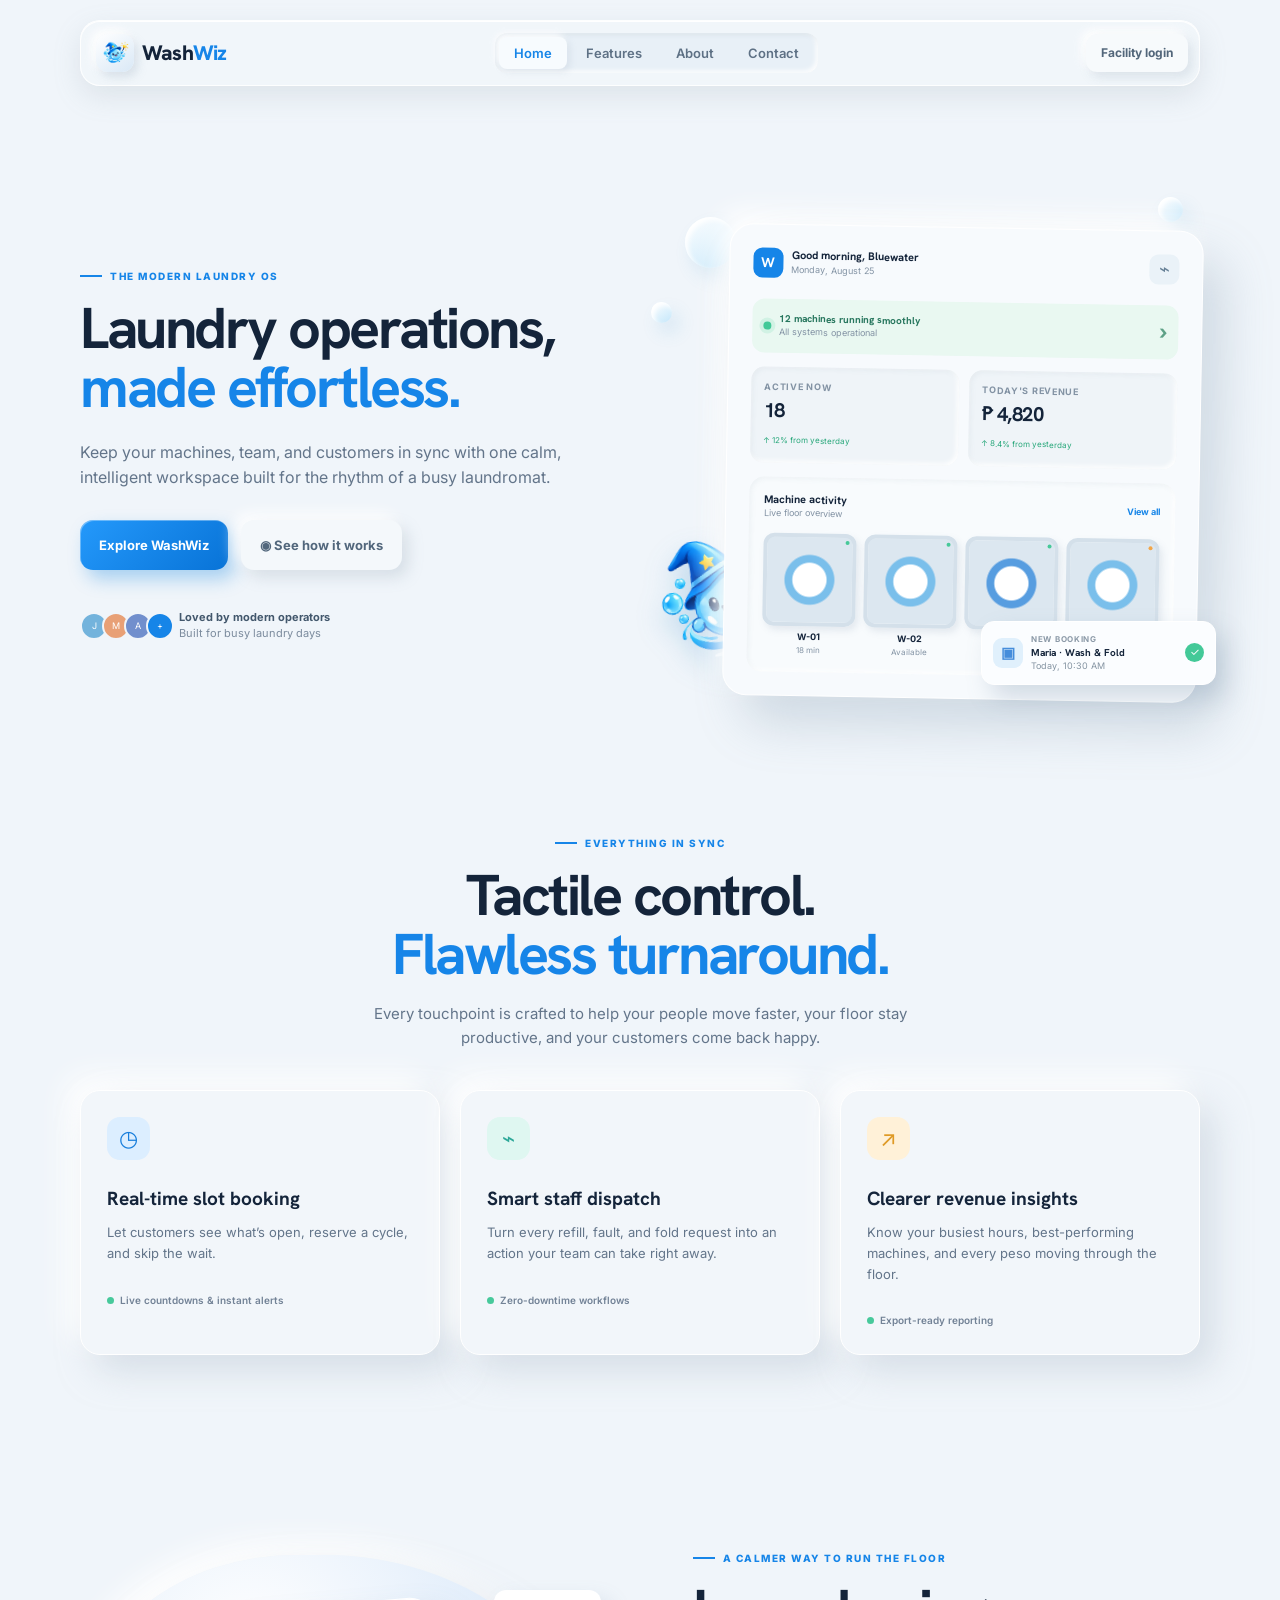
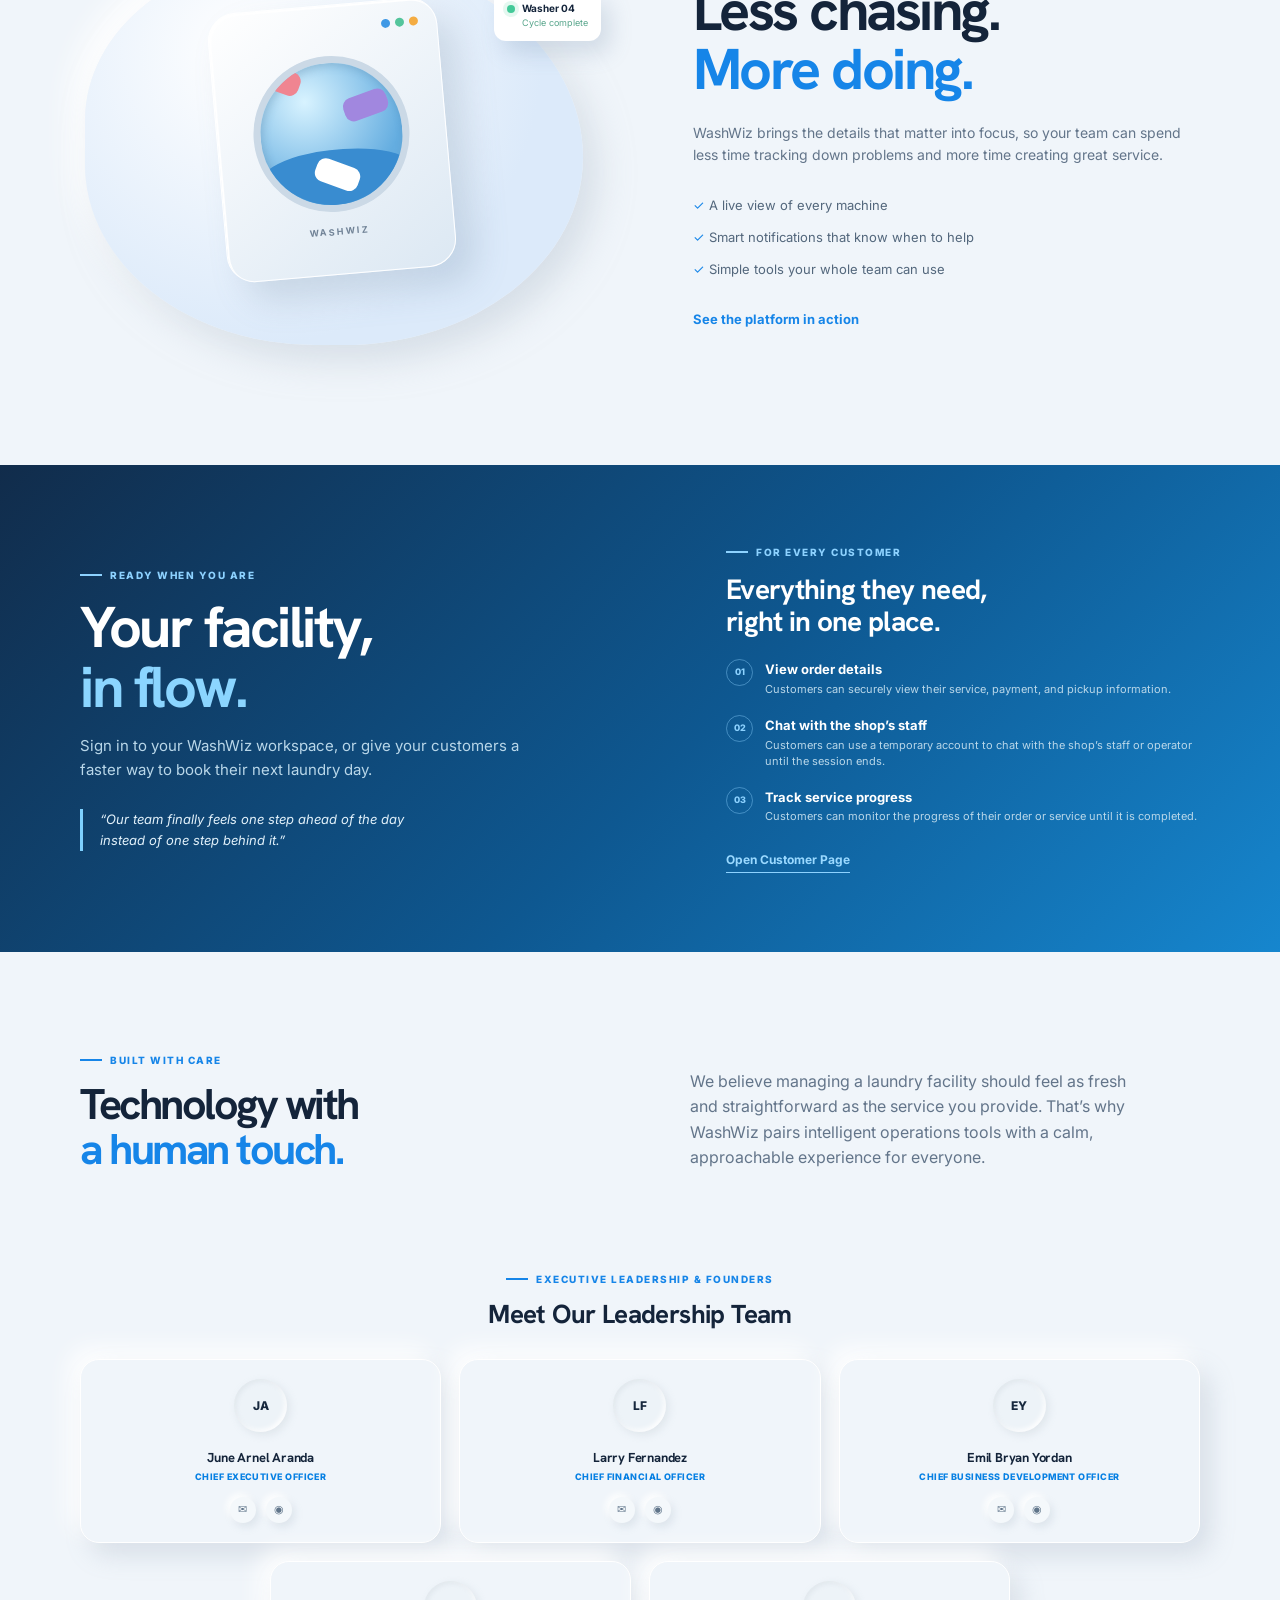
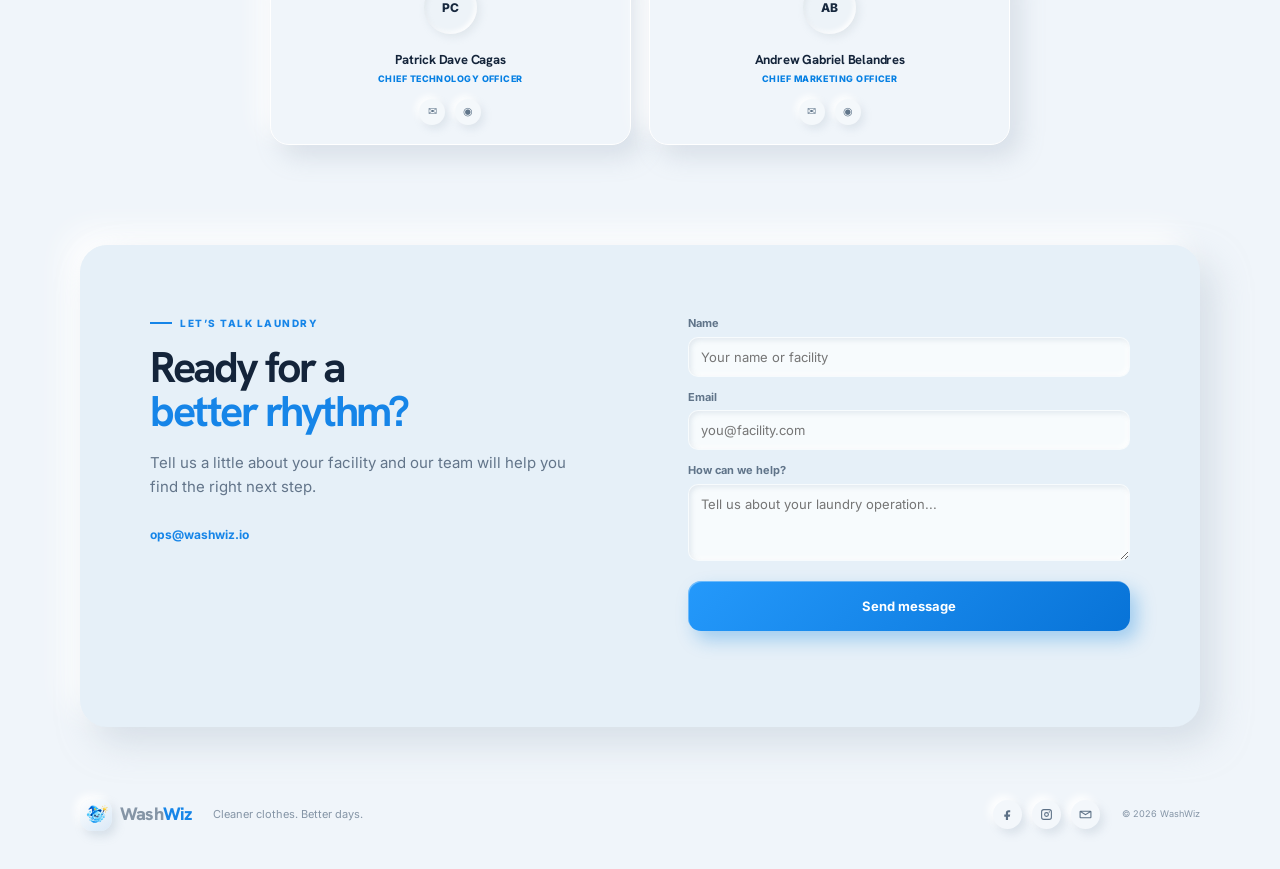
==== commit 5e8d3da2: "Landing Page" ====
--- a/index.html
+++ b/index.html
@@ -1,419 +1,15 @@
 <!doctype html>
-<html lang="en">
-  <head>
-    <meta charset="utf-8">
-    <meta name="viewport" content="width=device-width, initial-scale=1">
-    <title>WashWiz Booking System</title>
-    <link rel="preconnect" href="https://fonts.googleapis.com">
-    <link rel="preconnect" href="https://fonts.gstatic.com" crossorigin>
-    <link href="https://fonts.googleapis.com/css2?family=Hanken+Grotesk:wght@400;500;600;700;800&family=JetBrains+Mono:wght@500;700&display=swap" rel="stylesheet">
-    <link rel="stylesheet" href="styles.css">
-  </head>
-  <body>
-    <div id="loadingScreen" class="loading-screen is-title" role="status" aria-live="polite" aria-label="Loading screen">
-      <span class="intro-white-wipe" aria-hidden="true"></span>
-      <div class="loading-title-card">
-        <img class="intro-title-image" src="intro.png" alt="The Lord Of The Rinse. A Smart Laundry System.">
-      </div>
-      <img class="splash-logo" src="tempLogo.png" alt="WashWiz wizard washing machine logo">
-      <div class="splash-brand">
-        <strong>WashWiz.</strong>
-        <span>Smart laundry operations for bookings, supplies, and shop performance.</span>
-      </div>
-      <div class="loader-machine loading-washer" aria-hidden="true">
-        <div class="loader-panel">
-          <span></span>
-          <span></span>
-          <span></span>
-        </div>
-        <div class="loader-door">
-          <div class="loader-glass">
-            <div class="loader-spin">
-              <span class="loader-water"></span>
-              <span class="loader-foam foam-one"></span>
-              <span class="loader-foam foam-two"></span>
-              <span class="loader-foam foam-three"></span>
-              <span class="loader-bubble bubble-one"></span>
-              <span class="loader-bubble bubble-two"></span>
-              <span class="loader-bubble bubble-three"></span>
-              <span class="loader-bubble bubble-four"></span>
-              <span class="cloth cloth-one"></span>
-              <span class="cloth cloth-two"></span>
-              <span class="cloth cloth-three"></span>
-              <span class="cloth cloth-four"></span>
-            </div>
-          </div>
-        </div>
-      </div>
-    </div>
-
-    <div id="auth" class="auth-screen">
-      <section class="auth-card clay">
-        <div class="tabs" role="tablist" aria-label="Authentication">
-          <button class="tab active" data-auth-tab="login">Login</button>
-          <button class="tab" data-auth-tab="register">Register</button>
-        </div>
-
-        <form id="loginForm" class="auth-form">
-          <label>Email<input type="email" value="manager@washwiz.test" required></label>
-          <label>Password<input type="password" value="washwiz" required></label>
-          <button class="primary-btn" type="submit">Enter Dashboard</button>
-        </form>
-
-        <form id="registerForm" class="auth-form hidden">
-          <label>Facility name<input type="text" value="Bluewater Laundry" required></label>
-          <label>Owner email<input type="email" value="owner@bluewater.test" required></label>
-          <label>Password<input type="password" value="washwiz" required></label>
-          <button class="primary-btn" type="submit">Create Facility</button>
-        </form>
-
-        <a class="secondary-btn portal-link" href="customer.html">Customer Page</a>
-      </section>
-    </div>
-
-    <div id="customerPortal" class="customer-portal hidden">
-      <button class="secondary-btn compact portal-back" type="button" id="backToAuth">Back to Staff Login</button>
-
-      <section id="verificationPage" class="verification-page active-customer-view">
-        <div class="verification-card clay">
-          <p class="eyebrow">Customer portal</p>
-          <h2>Verify Your Order</h2>
-          <p class="portal-intro">Scan your order QR code or enter the details from your receipt.</p>
-
-          <button class="qr-scan-box" type="button">
-            <span class="qr-grid" aria-hidden="true"></span>
-            <strong>Scan QR Code</strong>
-          </button>
-
-          <div class="or-divider"><span>OR</span></div>
-
-          <form id="verificationForm" class="verification-form">
-            <label>Order ID<input id="verifyOrderId" type="text" value="LW7K4M9Q2X8R6P3" autocomplete="off"></label>
-            <label>Full Name<input id="verifyFullName" type="text" placeholder="Enter your full name" autocomplete="name"></label>
-            <p id="verificationMessage" class="verification-message" aria-live="polite"></p>
-            <button class="primary-btn" id="verifyButton" type="submit">VERIFY</button>
-          </form>
-
-          <div class="flow-preview" aria-label="Verification flow">
-            <span>Scan QR Code</span>
-            <span>OR</span>
-            <span>Enter Order ID</span>
-            <span>Enter Full Name</span>
-            <span>VERIFY</span>
-            <strong>Access Granted</strong>
-          </div>
-        </div>
-      </section>
-
-      <section id="customerOrderPage" class="customer-order-page">
-        <header class="customer-order-header clay">
-          <div>
-            <p class="eyebrow">My Order</p>
-            <h2>My Order</h2>
-            <p><span class="status-pill success">&#10003; Verified Order</span></p>
-          </div>
-          <div class="order-id-panel">
-            <span>Order ID</span>
-            <strong>LW7K4M9Q2X8R6P3</strong>
-          </div>
-        </header>
-
-        <nav class="customer-tabs" aria-label="Customer order sections">
-          <button class="active" data-customer-tab="overview">Overview</button>
-          <button data-customer-tab="tracking">Tracking</button>
-          <button data-customer-tab="payment">Payment</button>
-          <button data-customer-tab="chat">Chat</button>
-        </nav>
-
-        <div id="customerOverview" class="customer-tab-panel active-customer-tab">
-          <article class="order-card clay">
-            <div class="section-head tight"><h3>Order Details</h3><span class="status-pill warning">Processing</span></div>
-            <div class="detail-grid" id="orderDetailsGrid"></div>
-          </article>
-        </div>
-
-        <div id="customerTracking" class="customer-tab-panel">
-          <article class="order-card clay">
-            <h3>Order Tracking</h3>
-            <div class="tracking-timeline" id="trackingTimeline"></div>
-            <div class="status-summary">
-              <div><span>Current Status</span><strong>Your order is currently being processed.</strong></div>
-              <div><span>Last Updated</span><strong>August 25, 2026 - 8:30 PM</strong></div>
-            </div>
-            <p class="empty-state compact-empty hidden" id="trackingEmpty">No tracking information yet.</p>
-          </article>
-        </div>
-
-        <div id="customerPayment" class="customer-tab-panel">
-          <article class="order-card clay">
-            <h3>Payment Details</h3>
-            <div class="payment-summary" id="paymentSummary"></div>
-            <div class="payment-progress"><span></span></div>
-            <p class="payment-caption">PHP 2,000 / PHP 3,500 paid</p>
-            <div class="section-head transactions-head"><h3>Payment History</h3></div>
-            <div id="paymentHistory" class="payment-history"></div>
-            <p class="empty-state compact-empty hidden" id="paymentEmpty">No payment history yet.</p>
-          </article>
-        </div>
-
-        <div id="customerChat" class="customer-tab-panel">
-          <article class="order-card clay chat-card">
-            <div>
-              <h3>Order Support</h3>
-              <p>Regarding Order LW7K4M9Q2X8R6P3</p>
-            </div>
-            <div id="chatMessages" class="chat-messages"></div>
-            <p class="empty-state compact-empty hidden" id="chatEmpty">No chat messages yet.</p>
-            <form id="chatForm" class="chat-composer">
-              <input id="chatInput" type="text" placeholder="Type a message...">
-              <button class="primary-btn" type="submit">Send</button>
-            </form>
-          </article>
-        </div>
-      </section>
-    </div>
-
-    <div id="app" class="app-shell hidden">
-      <aside class="sidebar clay">
-        <div class="logo-mark logo-image"><img src="tempLogo.png" alt="WashWiz logo"></div>
-        <div>
-          <strong>WashWiz</strong>
-          <small>Bluewater Laundry</small>
-        </div>
-          <button class="primary-btn nav-book" data-route="machines"><span aria-hidden="true">+</span> New Booking</button>
-          <nav>
-          <button class="nav-link active" data-route="dashboard" aria-current="page">Dashboard</button>
-          <button class="nav-link" data-route="bookings">Bookings</button>
-          <button class="nav-link" data-route="customers">Customers</button>
-          <button class="nav-link" data-route="revenue">Revenue</button>
-          <button class="nav-link live-support-link" data-route="support">Live Support <span id="supportBadge">3</span></button>
-        </nav>
-      </aside>
-
-      <main class="main">
-        <header class="topbar">
-          <button class="icon-btn mobile-menu" id="menuToggle" aria-label="Toggle menu"><span aria-hidden="true">=</span></button>
-          <div>
-            <p class="eyebrow" id="routeEyebrow">Today</p>
-            <h2 id="routeTitle">Dashboard</h2>
-          </div>
-          <div class="top-actions">
-            <button class="icon-btn" aria-label="Search"><span aria-hidden="true">S</span></button>
-            <button class="icon-btn" aria-label="Notifications"><span aria-hidden="true">!</span></button>
-            <button class="avatar" aria-label="Operator profile">AM</button>
-            <button class="secondary-btn compact logout-btn" type="button" id="logoutButton">Log Out</button>
-          </div>
-        </header>
-
-        <section id="dashboard" class="view active-view">
-          <div class="metrics-grid" id="metrics"></div>
-          <div class="section-head">
-            <div>
-              <p class="eyebrow">Live floor</p>
-              <h3>Machine Status</h3>
-            </div>
-            <div class="segmented" id="machineFilter">
-              <button class="active" data-filter="all">All</button>
-              <button data-filter="washer">Washers</button>
-              <button data-filter="dryer">Dryers</button>
-            </div>
-          </div>
-          <div class="machine-grid" id="dashboardMachines"></div>
-        </section>
-
-        <section id="machines" class="view">
-          <div class="booking-layout">
-            <div>
-              <div class="section-head">
-                <div>
-                  <p class="eyebrow">Step 1</p>
-                  <h3>Select Machine</h3>
-                </div>
-                <div class="segmented" id="bookingMachineFilter">
-                  <button class="active" data-filter="all">All</button>
-                  <button data-filter="small">Small</button>
-                  <button data-filter="large">Large</button>
-                  <button data-filter="xl">XLarge</button>
-                </div>
-              </div>
-              <div class="machine-grid" id="bookingMachines"></div>
-            </div>
-            <aside class="summary clay">
-              <p class="eyebrow">Current booking</p>
-              <h3 id="selectedMachineTitle">Choose a machine</h3>
-              <p id="selectedMachineMeta">Available washers and dryers are ready to book.</p>
-              <label>Customer name<input id="customerName" type="text" placeholder="Walk-in Customer"></label>
-              <label>Contact<input id="customerContact" type="text" placeholder="0917 555 0123"></label>
-              <button class="primary-btn" id="continueSupplies" disabled>Continue</button>
-            </aside>
-          </div>
-        </section>
-
-        <section id="supplies" class="view">
-          <div class="booking-layout">
-            <div>
-              <p class="eyebrow">Step 2</p>
-              <h3>Enhance Your Wash</h3>
-              <div class="supplies-list" id="suppliesList"></div>
-            </div>
-            <aside class="summary clay">
-              <p class="eyebrow">Order summary</p>
-              <div id="orderSummary"></div>
-              <button class="primary-btn" id="confirmBooking">Confirm & Pay</button>
-            </aside>
-          </div>
-        </section>
-
-        <section id="confirmed" class="view">
-          <div class="confirm-card clay">
-            <div class="success-orb">OK</div>
-            <p class="eyebrow">Booking confirmed</p>
-            <h3 id="confirmTitle">Machine booked</h3>
-            <p id="confirmDetails"></p>
-            <div class="confirm-actions">
-              <button class="primary-btn" data-route="machines">New Booking</button>
-              <button class="secondary-btn" data-route="dashboard">Back to Dashboard</button>
-            </div>
-          </div>
-        </section>
-
-        <section id="bookings" class="view">
-          <div class="table-card clay">
-            <table>
-              <thead><tr><th>Customer</th><th>Machine</th><th>Status</th><th>Time</th><th>Total</th></tr></thead>
-              <tbody id="bookingsTable"></tbody>
-            </table>
-          </div>
-        </section>
-
-        <section id="customers" class="view">
-          <div class="section-head page-tools">
-            <input id="customerSearch" class="search-input" type="search" placeholder="Search customers">
-          </div>
-          <div class="table-card clay">
-            <table>
-              <thead><tr><th>Customer Name</th><th>Contact</th><th>Total Bookings</th><th>Last Visit</th><th>Spend</th><th>Action</th></tr></thead>
-              <tbody id="customersTable"></tbody>
-            </table>
-          </div>
-        </section>
-
-        <section id="support" class="view">
-          <div class="support-layout">
-            <aside class="support-inbox clay">
-              <input id="supportSearch" class="search-input" type="search" placeholder="Search chats">
-              <div class="segmented support-filters" id="supportFilter">
-                <button class="active" type="button" data-support-filter="all">All</button>
-                <button type="button" data-support-filter="active">Active</button>
-                <button type="button" data-support-filter="pending">Pending</button>
-              </div>
-              <div class="support-thread-list" id="supportThreads"></div>
-            </aside>
-
-            <article class="support-chat clay">
-              <header class="support-chat-head">
-                <div>
-                  <p class="eyebrow">Order Support</p>
-                  <h3 id="supportCustomerName">Customer Chat</h3>
-                  <p id="supportOrderLabel"></p>
-                </div>
-                <span class="status-pill success" id="supportStatusLabel">Live Active</span>
-              </header>
-
-              <div class="support-order-strip" id="supportOrderStrip"></div>
-              <div class="support-messages" id="supportMessages"></div>
-
-              <div class="quick-replies" id="quickReplies" aria-label="Quick replies">
-                <button type="button" data-quick-reply="Your wash is now in progress.">Wash in progress</button>
-                <button type="button" data-quick-reply="We added your detergent preference to the order.">Preference noted</button>
-                <button type="button" data-quick-reply="Your order is ready for pickup.">Ready for pickup</button>
-              </div>
-
-              <form id="supportReplyForm" class="support-composer">
-                <input id="supportReplyInput" type="text" placeholder="Reply to customer">
-                <button class="primary-btn compact" type="submit">Send</button>
-              </form>
-              <button class="secondary-btn compact support-resolve" type="button" id="resolveSupportThread">Mark Resolved</button>
-            </article>
-          </div>
-        </section>
-
-        <section id="revenue" class="view">
-          <div class="section-head revenue-toolbar">
-            <div>
-              <p class="eyebrow">Revenue & Analytics</p>
-              <h3>Overview of shop performance and machine utilization.</h3>
-            </div>
-            <div class="revenue-actions">
-              <button class="secondary-btn compact" type="button">Export</button>
-              <button class="secondary-btn compact" type="button">Last 30 Days</button>
-            </div>
-          </div>
-          <div class="metrics-grid" id="revenueMetrics"></div>
-          <div class="analytics-grid">
-            <div class="chart-card clay">
-              <div class="section-head tight">
-                <h3>Weekly Revenue</h3>
-                <button class="icon-btn mini" type="button" aria-label="Weekly revenue options">...</button>
-              </div>
-              <div class="bar-chart" id="barChart"></div>
-            </div>
-            <div class="chart-card clay">
-              <div class="section-head tight">
-                <h3>Usage by Type</h3>
-                <button class="icon-btn mini" type="button" aria-label="Usage options">...</button>
-              </div>
-              <div class="usage-list" id="usageList"></div>
-            </div>
-          </div>
-          <div class="section-head transactions-head">
-            <div>
-              <p class="eyebrow">Ledger</p>
-              <h3>Recent Transactions</h3>
-            </div>
-            <button class="secondary-btn compact" type="button">View All</button>
-          </div>
-          <div class="table-card clay">
-            <table>
-              <thead><tr><th>Date & Time</th><th>Customer / Machine</th><th>Payment Method</th><th>Amount</th></tr></thead>
-              <tbody id="transactionsTable"></tbody>
-            </table>
-          </div>
-        </section>
-      </main>
-    </div>
-
-    <div id="customerAccessModal" class="modal hidden" role="dialog" aria-modal="true" aria-labelledby="customerAccessTitle">
-      <div class="modal-backdrop" data-close-modal></div>
-      <article class="customer-access-card modal-card clay">
-        <button class="icon-btn modal-close" type="button" data-close-modal aria-label="Close customer access details">x</button>
-        <div>
-          <p class="eyebrow">Customer Access</p>
-          <h3 id="customerAccessTitle">Share Order Verification</h3>
-          <p class="modal-subtitle" id="customerAccessCustomer">Customer order portal access</p>
-        </div>
-        <div class="admin-access-body">
-          <div class="admin-order-id">
-            <span>Order ID</span>
-            <strong>LW7K4M9Q2X8R6P3</strong>
-          </div>
-          <div class="qr-placeholder" aria-label="QR code placeholder">
-            <span></span>
-            <span></span>
-            <span></span>
-            <span></span>
-          </div>
-          <p>Scan to view customer order</p>
-        </div>
-        <div class="access-actions">
-          <button class="secondary-btn compact" type="button" data-copy="LW7K4M9Q2X8R6P3">Copy Order ID</button>
-          <button class="secondary-btn compact" type="button" data-copy="https://example.com/verify/LW7K4M9Q2X8R6P3">Copy Link</button>
-          <button class="primary-btn compact" type="button" data-print-qr>Print QR</button>
-        </div>
-        <p class="access-message" aria-live="polite"></p>
-      </article>
-    </div>
-
-    <script src="app.js"></script>
-  </body>
-</html>
+<html lang="en"><head><meta charset="utf-8"><meta name="viewport" content="width=device-width,initial-scale=1"><meta name="description" content="WashWiz — a calmer way to run your laundry facility."><title>WashWiz — Laundry operations made effortless</title><link rel="preconnect" href="https://fonts.googleapis.com"><link rel="preconnect" href="https://fonts.gstatic.com" crossorigin><link href="https://fonts.googleapis.com/css2?family=Hanken+Grotesk:wght@500;600;700;800&family=Inter:wght@400;500;600;700&display=swap" rel="stylesheet"><link rel="stylesheet" href="landing.css"></head>
+<body>
+  <header class="site-header"><nav class="nav" aria-label="Main navigation"><a class="brand" href="#home"><span class="logo"><img src="logo-transparent.png" alt=""></span>Wash<span>Wiz</span></a><button class="menu" type="button" aria-label="Open navigation" aria-expanded="false">☰</button><div class="links"><a href="#home">Home</a><a href="#features">Features</a><a href="#about">About</a><a href="#contact">Contact</a></div><a class="login" href="dashboard.html">Facility login</a></nav></header>
+  <main>
+    <section class="hero wrap" id="home"><div class="hero-copy"><p class="eyebrow">THE MODERN LAUNDRY OS</p><h1>Laundry operations,<br><em>made effortless.</em></h1><p class="lead">Keep your machines, team, and customers in sync with one calm, intelligent workspace built for the rhythm of a busy laundromat.</p><div class="actions"><a class="btn primary" href="#access">Explore WashWiz</a><a class="btn soft" href="#features">◉ See how it works</a></div><div class="social-proof"><div class="faces"><i>J</i><i>M</i><i>A</i><i>+</i></div><p><strong>Loved by modern operators</strong><br>Built for busy laundry days</p></div></div><div class="hero-visual" aria-label="WashWiz dashboard preview"><img class="hero-mascot" src="logo-transparent.png" alt="WashWiz mascot"><i class="bubble one"></i><i class="bubble two"></i><i class="bubble three"></i><article class="dashboard"><header><div><span class="mini-logo">W</span><strong>Good morning, Bluewater</strong><small>Monday, August 25</small></div><button aria-label="Notifications">⌁</button></header><div class="health"><i></i><p><strong>12 machines running smoothly</strong><small>All systems operational</small></p><b>›</b></div><div class="stats"><div><small>ACTIVE NOW</small><strong>18</strong><span>↑ 12% from yesterday</span></div><div><small>TODAY'S REVENUE</small><strong>₱ 4,820</strong><span>↑ 8.4% from yesterday</span></div></div><section class="activity"><header><p><strong>Machine activity</strong><small>Live floor overview</small></p><a href="#features">View all</a></header><div class="machines"><div class="machine busy"><i></i><b>W-01</b><small>18 min</small></div><div class="machine"><i></i><b>W-02</b><small>Available</small></div><div class="machine blue"><i></i><b>D-01</b><small>42 min</small></div><div class="machine alert"><i></i><b>D-02</b><small>Needs check</small></div></div></section></article><div class="booking"><b>▣</b><p><small>NEW BOOKING</small><strong>Maria · Wash &amp; Fold</strong><span>Today, 10:30 AM</span></p><i>✓</i></div></div></section>
+    <section class="features wrap" id="features"><div class="intro"><p class="eyebrow">EVERYTHING IN SYNC</p><h2>Tactile control.<br><em>Flawless turnaround.</em></h2><p>Every touchpoint is crafted to help your people move faster, your floor stay productive, and your customers come back happy.</p></div><div class="cards"><article><i>◷</i><h3>Real-time slot booking</h3><p>Let customers see what’s open, reserve a cycle, and skip the wait.</p><small><b></b>Live countdowns &amp; instant alerts</small></article><article><i class="mint">⌁</i><h3>Smart staff dispatch</h3><p>Turn every refill, fault, and fold request into an action your team can take right away.</p><small><b></b>Zero-downtime workflows</small></article><article><i class="gold">↗</i><h3>Clearer revenue insights</h3><p>Know your busiest hours, best-performing machines, and every peso moving through the floor.</p><small><b></b>Export-ready reporting</small></article></div></section>
+    <section class="workflow wrap"><div class="washer-scene"><div class="ring"></div><div class="washer"><div class="controls"><i></i><i></i><i></i></div><div class="door"><span></span><span></span><span></span></div><b>WASHWIZ</b></div><div class="tag"><i></i><strong>Washer 04</strong><small>Cycle complete</small></div></div><div><p class="eyebrow">A CALMER WAY TO RUN THE FLOOR</p><h2>Less chasing.<br><em>More doing.</em></h2><p class="lead">WashWiz brings the details that matter into focus, so your team can spend less time tracking down problems and more time creating great service.</p><ul><li>✓ A live view of every machine</li><li>✓ Smart notifications that know when to help</li><li>✓ Simple tools your whole team can use</li></ul><a class="inline-link" href="#access">See the platform in action</a></div></section>
+    <section class="access" id="access"><div class="wrap access-grid"><div><p class="eyebrow">READY WHEN YOU ARE</p><h2>Your facility,<br><em>in flow.</em></h2><p>Sign in to your WashWiz workspace, or give your customers a faster way to book their next laundry day.</p><blockquote>“Our team finally feels one step ahead of the day instead of one step behind it.”</blockquote></div><div class="customer-tools"><p class="eyebrow">FOR EVERY CUSTOMER</p><h3>Everything they need,<br>right in one place.</h3><ul><li><span>01</span><div><strong>View order details</strong><small>Customers can securely view their service, payment, and pickup information.</small></div></li><li><span>02</span><div><strong>Chat with the shop’s staff</strong><small>Customers can use a temporary account to chat with the shop’s staff or operator until the session ends.</small></div></li><li><span>03</span><div><strong>Track service progress</strong><small>Customers can monitor the progress of their order or service until it is completed.</small></div></li></ul><a class="customer-page-link" href="customer.html">Open Customer Page</a></div></div></section>
+    <section class="about wrap" id="about"><div><p class="eyebrow">BUILT WITH CARE</p><h2>Technology with<br><em>a human touch.</em></h2></div><p>We believe managing a laundry facility should feel as fresh and straightforward as the service you provide. That’s why WashWiz pairs intelligent operations tools with a calm, approachable experience for everyone.</p></section>
+    <section class="team wrap" aria-labelledby="team-title"><div class="team-heading"><p class="eyebrow">EXECUTIVE LEADERSHIP &amp; FOUNDERS</p><h2 id="team-title">Meet Our Leadership Team</h2></div><div class="team-grid"><article><span class="initials">JA</span><h3>June Arnel Aranda</h3><p>Chief Executive Officer</p><div class="team-links"><a href="mailto:junearnel09@gmail.com" aria-label="Email June Arnel Aranda">✉</a><a href="https://github.com" target="_blank" rel="noopener noreferrer" aria-label="June Arnel Aranda GitHub profile">◉</a></div></article><article><span class="initials">LF</span><h3>Larry Fernandez</h3><p>Chief Financial Officer</p><div class="team-links"><a href="mailto:laryfernandez12@gmail.com" aria-label="Email Larry Fernandez">✉</a><a href="https://github.com" target="_blank" rel="noopener noreferrer" aria-label="Larry Fernandez GitHub profile">◉</a></div></article><article><span class="initials">EY</span><h3>Emil Bryan Yordan</h3><p>Chief Business Development Officer</p><div class="team-links"><a href="mailto:7emilbryan10@gmail.com" aria-label="Email Emil Bryan Yordan">✉</a><a href="https://github.com" target="_blank" rel="noopener noreferrer" aria-label="Emil Bryan Yordan GitHub profile">◉</a></div></article><article><span class="initials">PC</span><h3>Patrick Dave Cagas</h3><p>Chief Technology Officer</p><div class="team-links"><a href="mailto:Patrickcagas123@gmail.com" aria-label="Email Patrick Dave Cagas">✉</a><a href="https://github.com" target="_blank" rel="noopener noreferrer" aria-label="Patrick Dave Cagas GitHub profile">◉</a></div></article><article><span class="initials">AB</span><h3>Andrew Gabriel Belandres</h3><p>Chief Marketing Officer</p><div class="team-links"><a href="mailto:andrewbelandres6969@gmail.com" aria-label="Email Andrew Gabriel Belandres">✉</a><a href="https://github.com" target="_blank" rel="noopener noreferrer" aria-label="Andrew Gabriel Belandres GitHub profile">◉</a></div></article></div></section>
+    <section class="contact wrap" id="contact"><div><p class="eyebrow">LET’S TALK LAUNDRY</p><h2>Ready for a<br><em>better rhythm?</em></h2><p>Tell us a little about your facility and our team will help you find the right next step.</p><a href="mailto:ops@washwiz.io">ops@washwiz.io</a></div><form><label>Name<input required placeholder="Your name or facility"></label><label>Email<input type="email" required placeholder="you@facility.com"></label><label>How can we help?<textarea required placeholder="Tell us about your laundry operation..."></textarea></label><button class="btn primary" type="submit">Send message</button><output></output></form></section>
+  </main>
+  <footer class="wrap"><a class="brand" href="#home"><span class="logo"><img src="logo-transparent.png" alt=""></span>Wash<span>Wiz</span></a><p>Cleaner clothes. Better days.</p><div class="footer-socials"><a href="#" aria-label="WashWiz on Facebook"><svg viewBox="0 0 24 24" aria-hidden="true"><path d="M14 8h3V4h-3c-3.1 0-5 1.9-5 5v3H6v4h3v6h4v-6h3.2l.8-4H13V9c0-.7.3-1 1-1Z"/></svg></a><a href="#" aria-label="WashWiz on Instagram"><svg viewBox="0 0 24 24" aria-hidden="true"><path d="M7 2h10a5 5 0 0 1 5 5v10a5 5 0 0 1-5 5H7a5 5 0 0 1-5-5V7a5 5 0 0 1 5-5Zm0 2a3 3 0 0 0-3 3v10a3 3 0 0 0 3 3h10a3 3 0 0 0 3-3V7a3 3 0 0 0-3-3H7Zm5 3.5A4.5 4.5 0 1 1 7.5 12 4.5 4.5 0 0 1 12 7.5Zm0 2A2.5 2.5 0 1 0 14.5 12 2.5 2.5 0 0 0 12 9.5ZM17.3 6a1.2 1.2 0 1 1-1.2 1.2A1.2 1.2 0 0 1 17.3 6Z"/></svg></a><a href="mailto:ops@washwiz.io" aria-label="Email WashWiz"><svg viewBox="0 0 24 24" aria-hidden="true"><path d="M3 5h18a2 2 0 0 1 2 2v10a2 2 0 0 1-2 2H3a2 2 0 0 1-2-2V7a2 2 0 0 1 2-2Zm0 3v9h18V8l-9 5.6L3 8Zm2.1-1L12 11.3 18.9 7H5.1Z"/></svg></a></div><small>© 2026 WashWiz</small></footer><script src="landing.js"></script>
+</body></html>
--- a/landing.css
+++ b/landing.css
@@ -0,0 +1,12 @@
+:root{--ink:#14243a;--muted:#63758a;--blue:#1685e8;--sky:#dff1ff;--bg:#f0f5fa;--shadow:14px 16px 34px #bdc9d680,-14px -14px 30px #fff}*{box-sizing:border-box}html{scroll-behavior:smooth}body{margin:0;background:var(--bg);color:var(--ink);font:400 15px/1.6 Inter,sans-serif}h1,h2,h3,p{margin:0}h1,h2,h3,.brand{font-family:"Hanken Grotesk",sans-serif}a{text-decoration:none;color:inherit}.wrap{width:min(1120px,calc(100% - 48px));margin:auto}.site-header{position:fixed;z-index:10;top:20px;left:0;right:0}.nav{width:min(1120px,calc(100% - 32px));min-height:66px;margin:auto;padding:9px 11px 9px 15px;display:flex;align-items:center;gap:22px;border:1px solid #ffffffcc;border-radius:20px;background:#f1f6fad9;box-shadow:0 10px 28px #8495a22e,inset 0 1px #fff;backdrop-filter:blur(14px)}.brand{display:flex;align-items:center;gap:8px;font-size:21px;font-weight:800;letter-spacing:-.8px}.brand>span:last-child,.portal-brand span{color:var(--blue)}.logo{display:grid;place-items:center;width:38px;height:38px;border-radius:12px;overflow:hidden;background:linear-gradient(145deg,#fff,#d9e8f6);box-shadow:4px 5px 10px #8fa5ba45,-4px -4px 9px #fff}.logo img{width:32px;height:32px;object-fit:contain}.links{display:flex;gap:4px;margin:auto;padding:4px;border-radius:12px;background:#e8f0f7;box-shadow:inset 2px 2px 5px #9eacb42e,inset -2px -2px 5px #fff}.links a{padding:6px 15px;border-radius:8px;color:#5e7185;font-size:13px;font-weight:600}.links a:hover,.links a:first-child{color:var(--blue);background:#f7fbfe;box-shadow:3px 3px 7px #92a2b72e,-3px -3px 7px #fff}.login{padding:9px 15px;border-radius:11px;background:#f7fafc;box-shadow:4px 5px 11px #8aa0b13b,-4px -4px 10px #fff;color:#52667a;font-size:12px;font-weight:700}.login b{color:var(--blue);font-size:17px}.menu{display:none}.hero{min-height:740px;padding-top:170px;display:grid;grid-template-columns:1fr 1fr;align-items:center;gap:45px}.eyebrow{margin-bottom:14px;color:var(--blue);font-size:10px;font-weight:800;letter-spacing:1.5px}.eyebrow:before{content:"";display:inline-block;width:22px;height:2px;margin:0 8px 3px 0;background:currentColor}.hero h1,h2{font-size:clamp(40px,4.5vw,66px);line-height:1.03;letter-spacing:-2.5px}.hero em,h2 em{color:var(--blue);font-style:normal}.lead{max-width:490px;margin:23px 0 29px;color:var(--muted);font-size:16px}.actions{display:flex;gap:13px}.btn{display:inline-flex;align-items:center;justify-content:center;gap:12px;min-height:50px;padding:0 19px;border:0;border-radius:13px;font:700 13px Inter,sans-serif;cursor:pointer;transition:.2s}.btn:hover{transform:translateY(-2px)}.primary{color:#fff;background:linear-gradient(135deg,#2499fb,#0873d7);box-shadow:7px 9px 18px #1686df57,inset 1px 1px #fff5}.soft{color:#52677c;background:#f4f8fb;box-shadow:6px 7px 15px #879aac40,-6px -6px 15px #fff}.social-proof{display:flex;align-items:center;gap:11px;margin-top:40px}.faces{display:flex}.faces i{display:grid;place-items:center;width:28px;height:28px;margin-right:-6px;border:2px solid var(--bg);border-radius:50%;color:#fff;background:#73b3dc;font-size:9px;font-style:normal}.faces i:nth-child(2){background:#e8a076}.faces i:nth-child(3){background:#718fcd}.faces i:last-child{background:#1685e8}.social-proof p{color:#7b8b9d;font-size:11px;line-height:1.45}.social-proof strong{color:#42576c}.hero-visual{position:relative;min-height:480px}.dashboard{position:absolute;z-index:2;top:12px;right:0;width:min(100%,474px);padding:23px;border:1px solid #fff;border-radius:24px;background:#f7fafd;box-shadow:21px 28px 48px #7890a846,-12px -12px 27px #fff;transform:rotate(1deg)}.dashboard header,.health,.activity header{display:flex;align-items:center;justify-content:space-between}.dashboard header>div{display:grid;grid-template-columns:30px 1fr;column-gap:8px}.mini-logo{grid-row:span 2;display:grid;place-items:center;width:30px;height:30px;border-radius:9px;color:#fff;background:var(--blue);font:700 14px "Hanken Grotesk"}.dashboard strong{font:700 11px "Hanken Grotesk"}.dashboard small{display:block;color:#8393a4;font-size:9px}.dashboard header button{width:30px;height:30px;border:0;border-radius:9px;background:#eaf2f8;color:#668096;font-size:18px}.health{margin:21px 0 14px;padding:11px;border-radius:12px;background:#e9f8f1}.health>i,.tag>i{width:8px;height:8px;border-radius:50%;background:#43c998;box-shadow:0 0 0 4px #43c99824}.health p{margin-right:auto;margin-left:8px}.health p strong{display:block;color:#26765d;font-size:10px}.health b{color:#5ea187;font-size:20px}.stats{display:grid;grid-template-columns:1fr 1fr;gap:10px}.stats>div{padding:13px;border-radius:13px;background:#eff4f8;box-shadow:inset 2px 2px 5px #9baab41c,inset -2px -2px 5px #fff}.stats small{font-weight:700;letter-spacing:.7px}.stats strong{display:block;margin:3px 0;font-size:20px;letter-spacing:-.5px}.stats span{color:#27a77a;font-size:8px}.activity{margin-top:14px;padding:15px;border-radius:15px;background:#f8fbfd;box-shadow:inset 2px 2px 5px #9baab41c,inset -2px -2px 5px #fff}.activity header p strong{display:block}.activity header a{color:var(--blue);font-size:9px;font-weight:700}.machines{display:grid;grid-template-columns:repeat(4,1fr);gap:8px;margin-top:12px}.machine{text-align:center}.machine>i{position:relative;display:block;width:100%;aspect-ratio:1;margin-bottom:4px;border:4px solid #d4e0ea;border-radius:11px;background:radial-gradient(circle,#fff 0 27%,#7abfeb 30% 40%,#dce7f0 43%);box-shadow:3px 4px 7px #8097ae2b}.machine>i:after{content:"";position:absolute;top:3px;right:3px;width:4px;height:4px;border-radius:50%;background:#47c999}.machine.alert>i:after{background:#f2a649}.machine.blue>i{background:radial-gradient(circle,#fff 0 27%,#579de0 30% 40%,#dce7f0 43%)}.machine b{display:block;font-size:9px}.machine small{font-size:8px}.booking{position:absolute;z-index:3;right:-16px;bottom:10px;display:flex;align-items:center;gap:8px;width:235px;padding:11px;border:1px solid #fff;border-radius:13px;background:#fbfdff;box-shadow:10px 13px 25px #637f9d40}.booking>b{display:grid;place-items:center;width:30px;height:30px;border-radius:9px;color:#468ddb;background:#e0f0fc}.booking p{margin-right:auto}.booking p small{display:block;color:#8c9aa8;font-size:8px;font-weight:700;letter-spacing:.7px}.booking p strong{display:block;font:700 10px "Hanken Grotesk"}.booking p span{display:block;color:#8594a2;font-size:9px}.booking>i{display:grid;place-items:center;width:19px;height:19px;border-radius:50%;background:#43c998;color:#fff;font-size:11px;font-style:normal}.bubble{position:absolute;z-index:0;border-radius:50%;background:linear-gradient(145deg,#fff,#a7ddfa9c);box-shadow:inset 3px 3px 5px #fff,7px 10px 17px #54a4d32b}.bubble.one{top:2px;left:22px;width:51px;height:51px}.bubble.two{top:87px;left:-12px;width:21px;height:21px}.bubble.three{top:-18px;right:17px;width:25px;height:25px}.trusted{padding:32px 20px 73px;text-align:center}.trusted p{margin-bottom:18px;color:#91a1b0;font-size:9px;font-weight:700;letter-spacing:1.5px}.trusted div{display:flex;justify-content:center;flex-wrap:wrap;gap:45px;color:#93a3b2}.trusted b:nth-child(1){font-size:23px}.trusted b:nth-child(2){letter-spacing:3px}.trusted b:nth-child(3){font-family:Georgia;font-size:22px;font-weight:400}.trusted b:nth-child(4){font-size:18px}.trusted sup{padding:2px;color:#fff;background:#91a2b2;font-size:7px}.features{padding:95px 0}.intro{max-width:570px;margin:auto;text-align:center}.intro>p:last-child{margin:18px auto 40px;color:var(--muted)}.cards{display:grid;grid-template-columns:repeat(3,1fr);gap:20px}.cards article{min-height:265px;padding:26px;border:1px solid #fff;border-radius:20px;background:#f2f6fa;box-shadow:var(--shadow);transition:.2s}.cards article:hover{transform:translateY(-5px)}.cards i{display:grid;place-items:center;width:43px;height:43px;margin-bottom:24px;border-radius:13px;background:#dceeff;color:#187edc;font-size:22px;font-style:normal}.cards .mint{background:#dff7f1;color:#2da899}.cards .gold{background:#fff1d8;color:#df9a25}.cards h3{margin-bottom:8px;font-size:19px}.cards p{color:var(--muted);font-size:13px}.cards small{display:block;margin-top:28px;color:#728296;font-size:10px;font-weight:600}.cards small b{display:inline-block;width:7px;height:7px;margin-right:6px;border-radius:50%;background:#47c99b}.workflow{padding:85px 0 120px;display:grid;grid-template-columns:1fr 1fr;align-items:center;gap:105px}.washer-scene{position:relative;min-height:410px}.ring{position:absolute;inset:20px 5px 0;border-radius:45% 55% 51% 49%;background:radial-gradient(circle at 33% 25%,#fff,#dceafa 66%);box-shadow:var(--shadow)}.washer{position:absolute;top:70px;left:27%;width:230px;height:270px;padding:18px;border:1px solid #fff;border-radius:28px;background:linear-gradient(145deg,#fff,#dce8f3);box-shadow:18px 20px 34px #6a849e3b,inset 2px 2px #fff;transform:rotate(-5deg)}.controls{display:flex;justify-content:flex-end;gap:5px}.controls i{width:9px;height:9px;border-radius:50%;background:#4099e5}.controls i:nth-child(2){background:#54c59c}.controls i:last-child{background:#f4ac42}.door{position:relative;width:156px;height:156px;margin:23px auto 13px;overflow:hidden;border:7px solid #cbd9e6;border-radius:50%;background:radial-gradient(circle at 33% 26%,#d8f3ff,#64ade0 70%);box-shadow:inset 2px 3px 8px #37597d38}.door:after{content:"";position:absolute;left:-10%;bottom:-21%;width:125%;height:60%;border-radius:46%;background:#398cd0}.door span{position:absolute;z-index:1;width:45px;height:24px;border-radius:9px;background:#f08591;transform:rotate(25deg)}.door span:nth-child(2){top:33px;right:12px;background:#a187df;transform:rotate(-15deg)}.door span:nth-child(3){bottom:18px;left:51px;background:#fff}.washer>b{display:block;color:#718397;text-align:center;font-size:9px;letter-spacing:2px}.tag{position:absolute;z-index:2;top:55px;right:-13px;padding:10px 13px;border-radius:12px;background:#fff;box-shadow:9px 12px 22px #6785a338}.tag>i{float:left;margin:5px 7px 0 0}.tag strong,.tag small{display:block;font-size:10px}.tag small{margin-left:15px;color:#57a58b;font-size:9px}.workflow .lead{font-size:14px}.workflow ul{display:grid;gap:11px;padding:0;margin:0 0 27px;list-style:none;color:#53677c;font-size:13px}.workflow li::first-letter{color:var(--blue)}.inline-link{color:var(--blue);font-size:13px;font-weight:700}.access{padding:79px 0;background:linear-gradient(135deg,#112c4b,#0e5891 55%,#1686ce)}.access-grid{display:grid;grid-template-columns:1.08fr .92fr;align-items:center;gap:90px}.access .eyebrow{color:#8dd2ff}.access h2{color:#fff}.access h2 em{color:#8bd5ff}.access-grid>div>p:not(.eyebrow){max-width:470px;margin:18px 0 27px;color:#b9d7e9}.access blockquote{max-width:370px;margin:0;padding-left:17px;border-left:3px solid #7ed1ff;color:#e3f2fb;font-size:13px;font-style:italic}.portal{padding:30px;border:1px solid #ffffffbb;border-radius:21px;background:#eff5fa;box-shadow:16px 20px 35px #011e3c42,inset 1px 1px #fff;text-align:center}.portal-brand{display:flex;align-items:center;justify-content:center;gap:8px;font:700 20px "Hanken Grotesk"}.portal h3{margin-top:24px;font-size:24px}.portal>p{margin:3px 0 20px;color:var(--muted);font-size:13px}.portal .btn{width:100%;margin-top:10px}.portal small{display:block;margin-top:19px;color:#8b9aa8;font-size:9px}.about{padding:100px 0;display:grid;grid-template-columns:1fr 1fr;gap:100px}.about h2,.contact h2{font-size:43px}.about>p{align-self:end;max-width:440px;color:var(--muted);font-size:16px}.contact{display:grid;grid-template-columns:1fr 1fr;gap:95px;margin-bottom:72px;padding:70px;border-radius:27px;background:#e6f0f8;box-shadow:var(--shadow)}.contact>div>p:not(.eyebrow){margin:17px 0 23px;color:var(--muted)}.contact a{color:var(--blue);font-size:12px;font-weight:700}.contact form{display:grid;gap:12px}.contact label{color:#607489;font-size:11px;font-weight:700}.contact input,.contact textarea{width:100%;margin-top:4px;padding:11px 12px;outline:none;border:1px solid transparent;border-radius:10px;background:#f7fbfd;color:var(--ink);box-shadow:inset 2px 2px 5px #778fa82b,inset -2px -2px 5px #fff;font:400 13px Inter}.contact input:focus,.contact textarea:focus{border-color:#83c8fa}.contact textarea{min-height:77px;resize:vertical}.contact .btn{margin-top:2px}.contact output{min-height:14px;color:#18876e;font-size:11px;font-weight:700}footer{display:flex;align-items:center;gap:22px;padding:0 0 38px;color:#8595a6;font-size:11px}footer .brand{font-size:18px}footer .logo{width:32px;height:32px}footer .logo img{width:27px;height:27px}footer p{margin-right:auto}
+@media(max-width:760px){.site-header{top:12px}.nav{width:calc(100% - 24px);min-height:57px;padding:8px 10px 8px 13px;border-radius:16px}.logo{width:33px;height:33px}.logo img{width:28px;height:28px}.brand{font-size:19px}.links{position:absolute;top:65px;left:0;right:0;display:none;padding:8px;border-radius:15px;box-shadow:0 14px 28px #5d789638}.links.open{display:grid}.links a{padding:9px 12px}.menu{display:block;order:2;border:0;border-radius:9px;background:#e7eff7;color:#4d6378;font-size:17px}.login{margin-left:auto;padding:8px 10px;font-size:11px}.hero{min-height:auto;padding-top:125px;padding-bottom:70px;grid-template-columns:1fr;gap:33px}.hero h1{font-size:44px;letter-spacing:-1.7px}.lead{font-size:14px}.actions{flex-direction:column;align-items:stretch}.hero-visual{min-height:392px}.dashboard{top:3px;padding:17px;border-radius:18px}.booking{right:-4px;bottom:-1px;width:204px}.trusted{padding-bottom:40px}.trusted div{gap:16px 27px}.features{padding:65px 0}.intro h2,.about h2,.contact h2{font-size:36px;letter-spacing:-1.5px}.cards{grid-template-columns:1fr}.cards article{min-height:0}.workflow{padding:55px 0 77px;grid-template-columns:1fr;gap:43px}.washer-scene{min-height:350px}.washer{left:20%;width:204px;height:244px}.door{width:134px;height:134px}.access{padding:55px 0}.access-grid{grid-template-columns:1fr;gap:34px}.access h2{font-size:42px}.about{padding:75px 0;grid-template-columns:1fr;gap:24px}.contact{width:calc(100% - 30px);padding:31px 22px;grid-template-columns:1fr;gap:30px}.contact>div>p:not(.eyebrow){max-width:340px}footer{width:calc(100% - 48px);flex-wrap:wrap;gap:12px}footer p{order:3;flex-basis:100%}}
+@media(max-width:380px){.login{font-size:0}.login b{font-size:16px}.hero h1{font-size:39px}.dashboard{transform:scale(.92);transform-origin:top right}.hero-visual{min-height:368px}}
+.hero-mascot{position:absolute;z-index:1;bottom:12px;left:-27px;width:174px;height:174px;object-fit:contain;filter:drop-shadow(0 14px 14px #388ac44d);transform:rotate(-8deg)}
+@media(max-width:760px){.hero-mascot{bottom:0;left:-20px;width:135px;height:135px}}
+.customer-tools{color:#fff}.customer-tools .eyebrow{color:#8dd2ff}.customer-tools h3{margin-bottom:22px;font-size:28px;line-height:1.12;letter-spacing:-.7px}.customer-tools ul{display:grid;gap:17px;padding:0;margin:0;list-style:none}.customer-tools li{display:flex;gap:12px;align-items:flex-start}.customer-tools li>span{display:grid;place-items:center;flex:0 0 27px;width:27px;height:27px;border:1px solid #8dd2ff6b;border-radius:50%;color:#8dd2ff;font-size:9px;font-weight:800}.customer-tools li strong,.customer-tools li small{display:block}.customer-tools li strong{font-size:13px}.customer-tools li small{margin-top:2px;color:#b9d7e9;font-size:11px;line-height:1.45}.customer-page-link{display:inline-block;margin-top:25px;padding-bottom:3px;border-bottom:1px solid #8dd2ff;color:#9ad9ff;font-size:12px;font-weight:700}
+.team{padding:0 0 100px}.team-heading{text-align:center}.team-heading .eyebrow{justify-content:center}.team-heading h2{font-size:26px;letter-spacing:-.6px}.team-grid{display:grid;grid-template-columns:repeat(6,1fr);gap:18px;margin-top:31px}.team-grid article{grid-column:span 2;min-height:177px;padding:19px 14px;text-align:center;border:1px solid #fff;border-radius:19px;background:#f0f5fa;box-shadow:10px 12px 25px #90a1b540,-10px -10px 24px #fff}.team-grid article:nth-child(4){grid-column:2 / span 2}.initials{display:grid;place-items:center;width:53px;height:53px;margin:0 auto 16px;border-radius:50%;background:#edf3f8;box-shadow:inset 2px 2px 5px #9baab42a,inset -2px -2px 5px #fff,3px 3px 9px #9aabb433;color:#17283e;font-size:12px;font-weight:800}.team-grid h3{font-size:13px;letter-spacing:-.2px}.team-grid p{margin-top:1px;color:#0780e3;font-size:9px;font-weight:800;letter-spacing:.45px;text-transform:uppercase}.team-links{display:flex;justify-content:center;gap:10px;margin-top:13px}.team-links a{display:grid;place-items:center;width:26px;height:26px;border-radius:50%;background:#f4f8fb;box-shadow:3px 4px 8px #8da0b333,-3px -3px 7px #fff;color:#60758a;font-size:11px}.team-links a:hover{color:var(--blue)}
+@media(max-width:760px){.team{padding-bottom:75px}.team-grid{grid-template-columns:1fr;gap:15px}.team-grid article,.team-grid article:nth-child(4){grid-column:auto;min-height:0}.team-grid h3{font-size:14px}}
+.brand{gap:0}.brand>.logo{margin-right:8px}
+.team-grid article{transition:transform .24s cubic-bezier(.2,.8,.2,1),box-shadow .24s ease,border-color .24s ease}.team-grid article:hover,.team-grid article:focus-within{transform:translateY(-7px) scale(1.015);border-color:#fff;box-shadow:17px 22px 32px #6685a34d,-12px -12px 25px #fff,0 0 0 3px #69c3ff24}.team-grid article:active{transform:translateY(-1px) scale(.99);box-shadow:inset 4px 4px 9px #8199ae33,inset -4px -4px 9px #fff}.team-grid article:hover .initials,.team-grid article:focus-within .initials{transform:scale(1.08);color:var(--blue)}.initials{transition:transform .24s cubic-bezier(.2,.8,.2,1),color .24s ease}
+.links a:first-child:not(.active){color:#5e7185;background:transparent;box-shadow:none}.links a.active{color:var(--blue);background:#f7fbfe;box-shadow:3px 3px 7px #92a2b72e,-3px -3px 7px #fff}
+.footer-socials{display:flex;gap:10px}.footer-socials a{display:grid;place-items:center;width:29px;height:29px;border-radius:50%;background:#f3f7fb;box-shadow:4px 5px 9px #8ca0b236,-4px -4px 9px #fff;color:#5d7187}.footer-socials a:hover{color:var(--blue);transform:translateY(-2px)}.footer-socials svg{width:13px;height:13px;fill:currentColor}.footer-socials a{transition:transform .2s ease,color .2s ease}
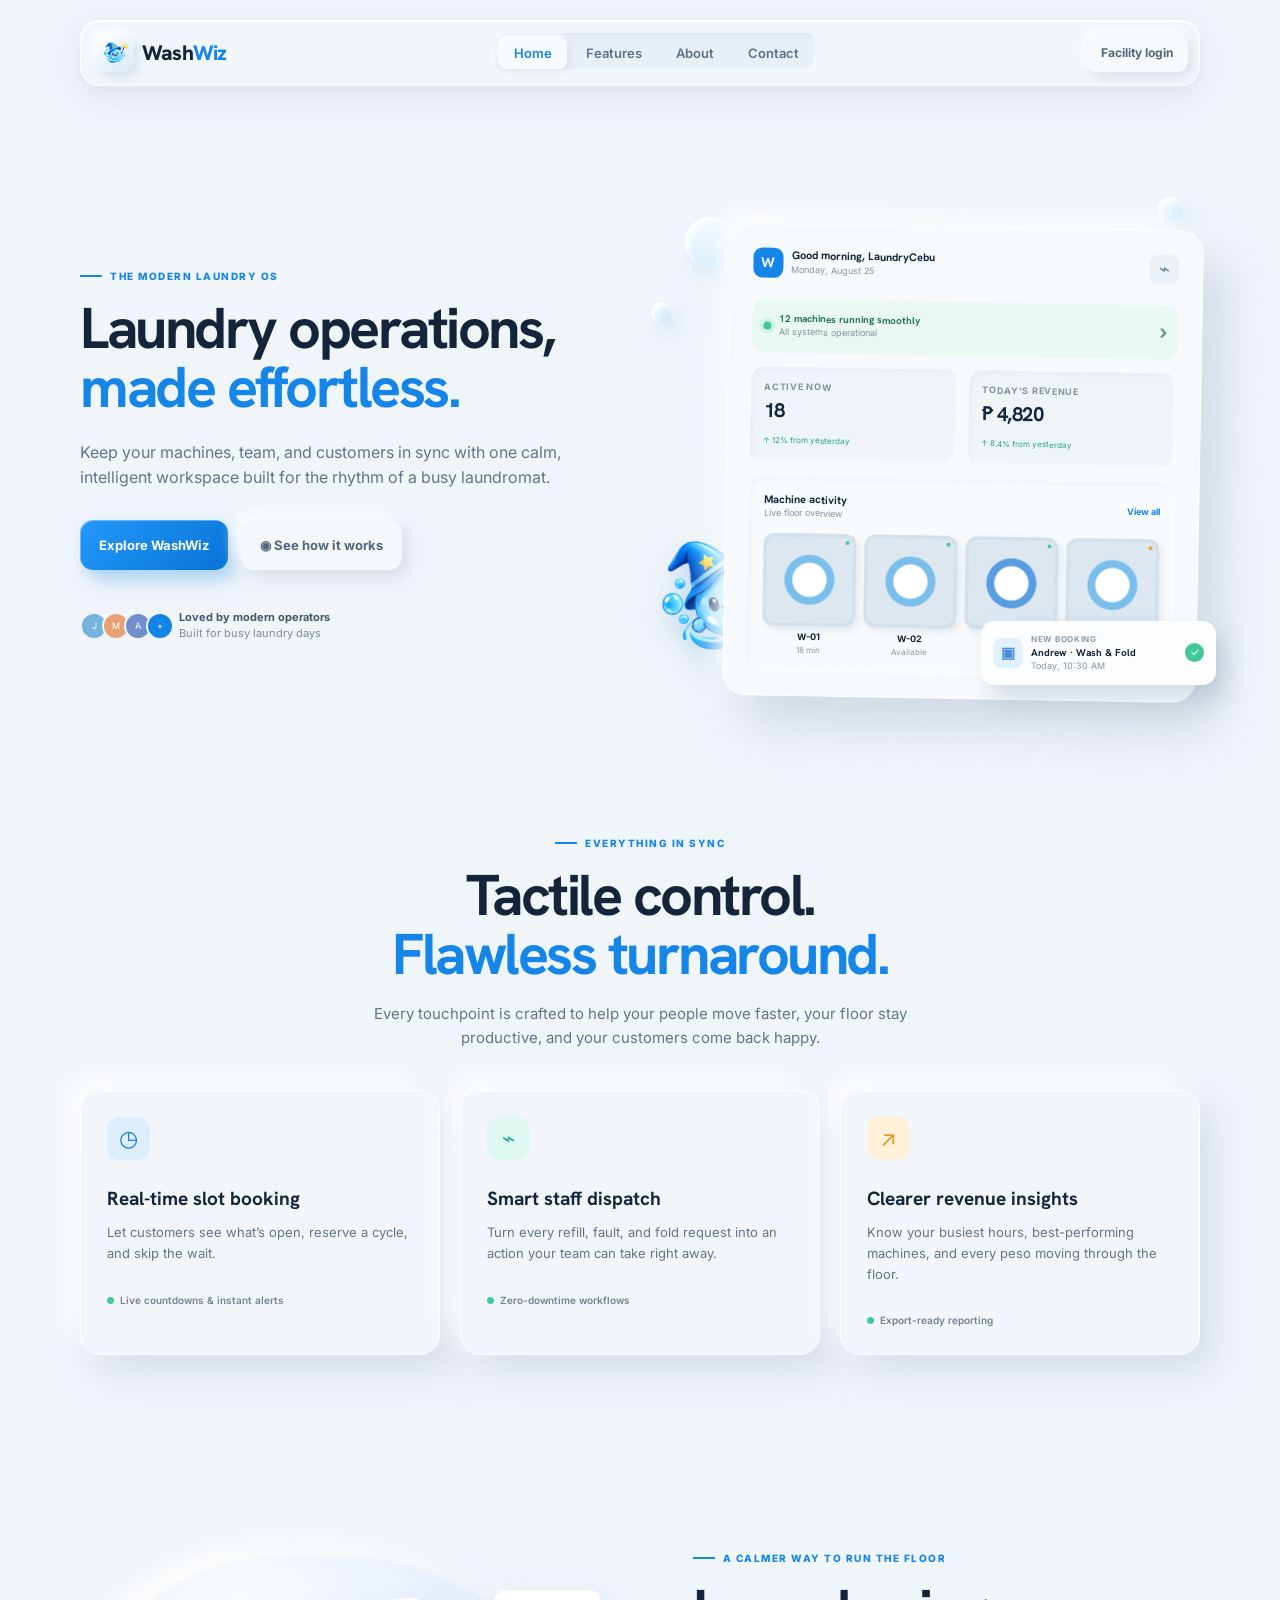
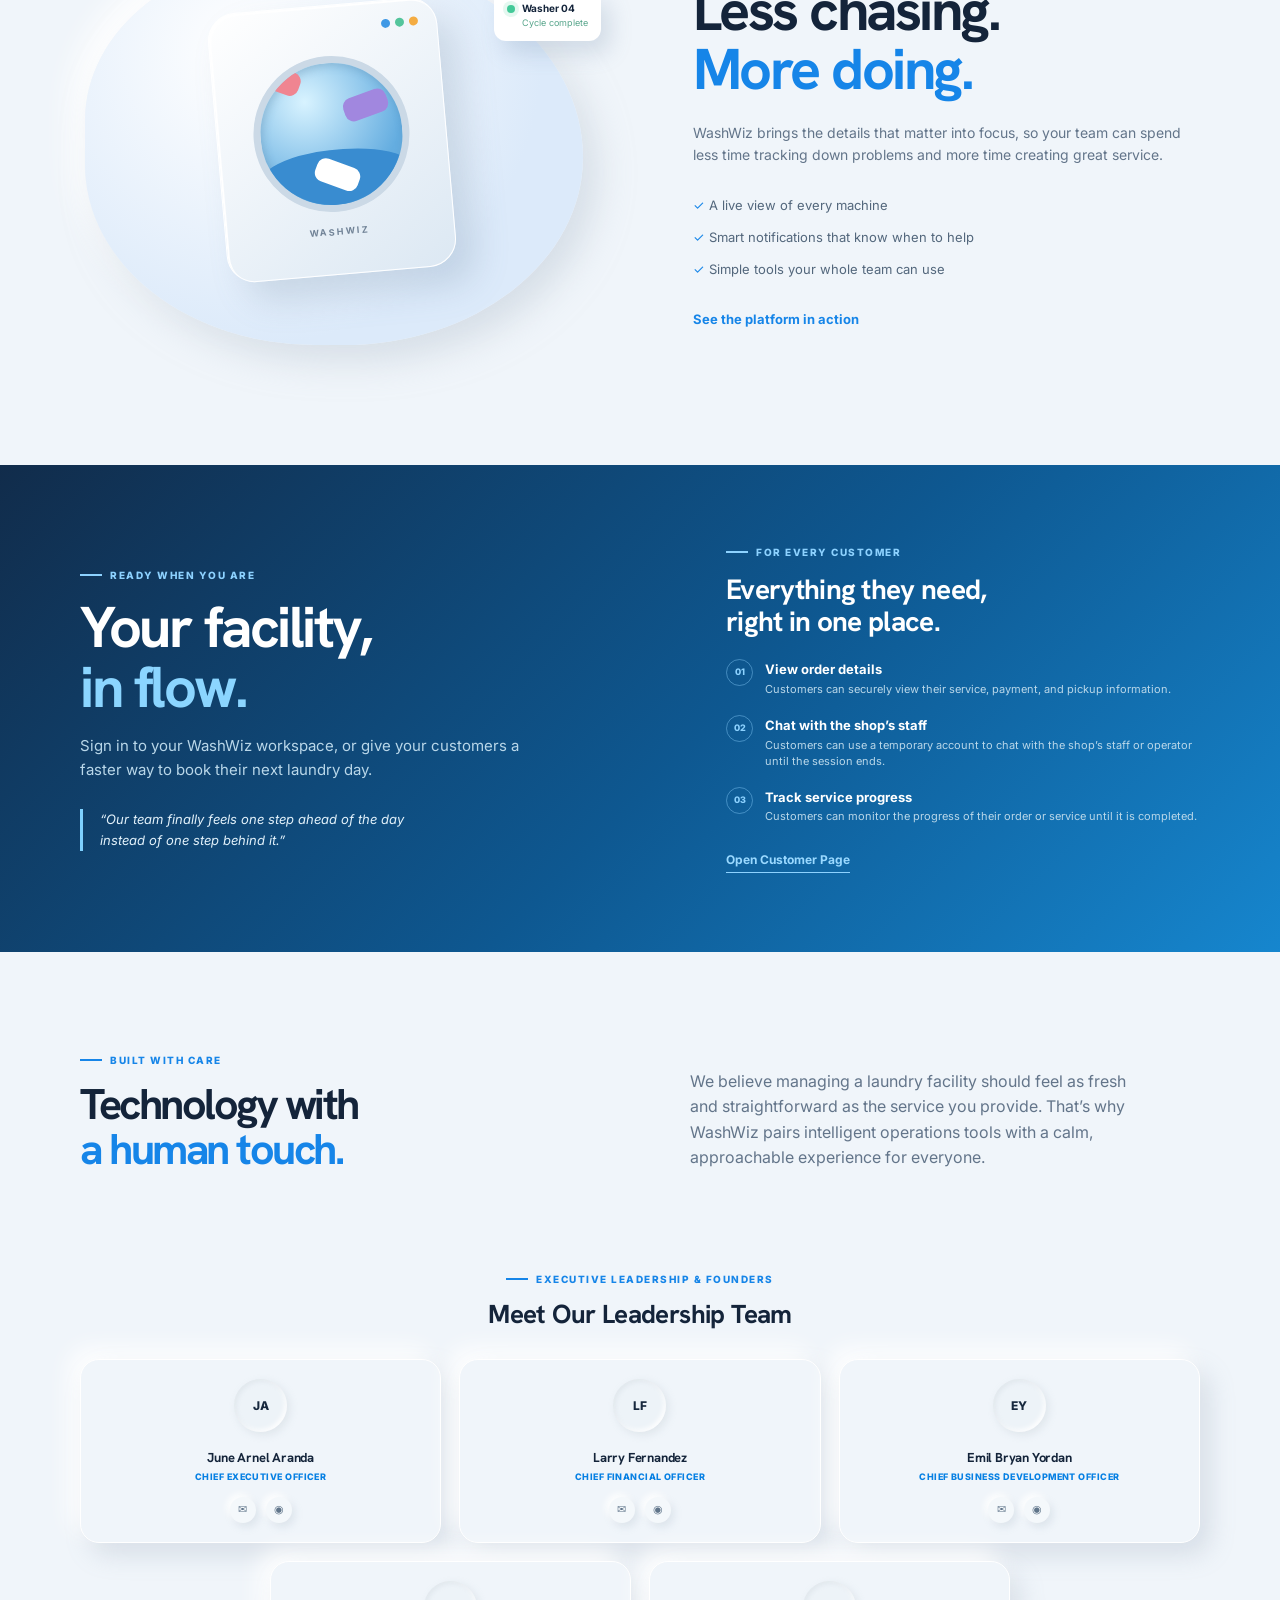
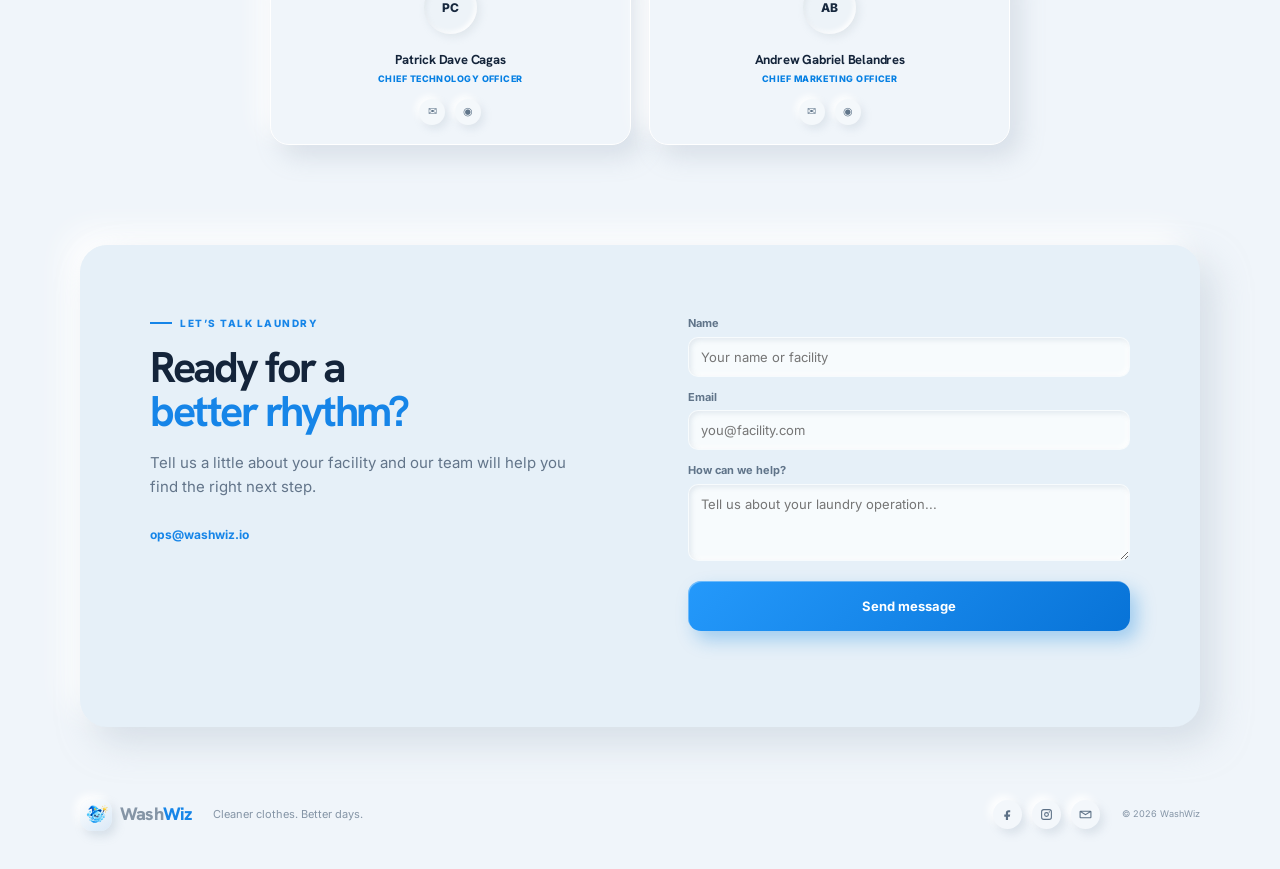
==== commit 4792eac9: "Potential" ====
--- a/index.html
+++ b/index.html
@@ -1,9 +1,9 @@
 <!doctype html>
 <html lang="en"><head><meta charset="utf-8"><meta name="viewport" content="width=device-width,initial-scale=1"><meta name="description" content="WashWiz — a calmer way to run your laundry facility."><title>WashWiz — Laundry operations made effortless</title><link rel="preconnect" href="https://fonts.googleapis.com"><link rel="preconnect" href="https://fonts.gstatic.com" crossorigin><link href="https://fonts.googleapis.com/css2?family=Hanken+Grotesk:wght@500;600;700;800&family=Inter:wght@400;500;600;700&display=swap" rel="stylesheet"><link rel="stylesheet" href="landing.css"></head>
 <body>
-  <header class="site-header"><nav class="nav" aria-label="Main navigation"><a class="brand" href="#home"><span class="logo"><img src="logo-transparent.png" alt=""></span>Wash<span>Wiz</span></a><button class="menu" type="button" aria-label="Open navigation" aria-expanded="false">☰</button><div class="links"><a href="#home">Home</a><a href="#features">Features</a><a href="#about">About</a><a href="#contact">Contact</a></div><a class="login" href="dashboard.html">Facility login</a></nav></header>
+  <header class="site-header"><nav class="nav" aria-label="Main navigation"><a class="brand" href="#home"><span class="logo"><img src="logo-transparent.png" alt=""></span>Wash<span>Wiz</span></a><button class="menu" type="button" aria-label="Open navigation" aria-expanded="false">☰</button><div class="links"><a href="#home">Home</a><a href="#features">Features</a><a href="#about">About</a><a href="#contact">Contact</a></div><a class="login" href="dashboard.html?loader=washer">Facility login</a></nav></header>
   <main>
-    <section class="hero wrap" id="home"><div class="hero-copy"><p class="eyebrow">THE MODERN LAUNDRY OS</p><h1>Laundry operations,<br><em>made effortless.</em></h1><p class="lead">Keep your machines, team, and customers in sync with one calm, intelligent workspace built for the rhythm of a busy laundromat.</p><div class="actions"><a class="btn primary" href="#access">Explore WashWiz</a><a class="btn soft" href="#features">◉ See how it works</a></div><div class="social-proof"><div class="faces"><i>J</i><i>M</i><i>A</i><i>+</i></div><p><strong>Loved by modern operators</strong><br>Built for busy laundry days</p></div></div><div class="hero-visual" aria-label="WashWiz dashboard preview"><img class="hero-mascot" src="logo-transparent.png" alt="WashWiz mascot"><i class="bubble one"></i><i class="bubble two"></i><i class="bubble three"></i><article class="dashboard"><header><div><span class="mini-logo">W</span><strong>Good morning, Bluewater</strong><small>Monday, August 25</small></div><button aria-label="Notifications">⌁</button></header><div class="health"><i></i><p><strong>12 machines running smoothly</strong><small>All systems operational</small></p><b>›</b></div><div class="stats"><div><small>ACTIVE NOW</small><strong>18</strong><span>↑ 12% from yesterday</span></div><div><small>TODAY'S REVENUE</small><strong>₱ 4,820</strong><span>↑ 8.4% from yesterday</span></div></div><section class="activity"><header><p><strong>Machine activity</strong><small>Live floor overview</small></p><a href="#features">View all</a></header><div class="machines"><div class="machine busy"><i></i><b>W-01</b><small>18 min</small></div><div class="machine"><i></i><b>W-02</b><small>Available</small></div><div class="machine blue"><i></i><b>D-01</b><small>42 min</small></div><div class="machine alert"><i></i><b>D-02</b><small>Needs check</small></div></div></section></article><div class="booking"><b>▣</b><p><small>NEW BOOKING</small><strong>Maria · Wash &amp; Fold</strong><span>Today, 10:30 AM</span></p><i>✓</i></div></div></section>
+    <section class="hero wrap" id="home"><div class="hero-copy"><p class="eyebrow">THE MODERN LAUNDRY OS</p><h1>Laundry operations,<br><em>made effortless.</em></h1><p class="lead">Keep your machines, team, and customers in sync with one calm, intelligent workspace built for the rhythm of a busy laundromat.</p><div class="actions"><a class="btn primary" href="#access">Explore WashWiz</a><a class="btn soft" href="#features">◉ See how it works</a></div><div class="social-proof"><div class="faces"><i>J</i><i>M</i><i>A</i><i>+</i></div><p><strong>Loved by modern operators</strong><br>Built for busy laundry days</p></div></div><div class="hero-visual" aria-label="WashWiz dashboard preview"><img class="hero-mascot" src="logo-transparent.png" alt="WashWiz mascot"><i class="bubble one"></i><i class="bubble two"></i><i class="bubble three"></i><article class="dashboard"><header><div><span class="mini-logo">W</span><strong>Good morning, LaundryCebu</strong><small>Monday, August 25</small></div><button aria-label="Notifications">⌁</button></header><div class="health"><i></i><p><strong>12 machines running smoothly</strong><small>All systems operational</small></p><b>›</b></div><div class="stats"><div><small>ACTIVE NOW</small><strong>18</strong><span>↑ 12% from yesterday</span></div><div><small>TODAY'S REVENUE</small><strong>₱ 4,820</strong><span>↑ 8.4% from yesterday</span></div></div><section class="activity"><header><p><strong>Machine activity</strong><small>Live floor overview</small></p><a href="#features">View all</a></header><div class="machines"><div class="machine busy"><i></i><b>W-01</b><small>18 min</small></div><div class="machine"><i></i><b>W-02</b><small>Available</small></div><div class="machine blue"><i></i><b>D-01</b><small>42 min</small></div><div class="machine alert"><i></i><b>D-02</b><small>Needs check</small></div></div></section></article><div class="booking"><b>▣</b><p><small>NEW BOOKING</small><strong>Andrew · Wash &amp; Fold</strong><span>Today, 10:30 AM</span></p><i>✓</i></div></div></section>
     <section class="features wrap" id="features"><div class="intro"><p class="eyebrow">EVERYTHING IN SYNC</p><h2>Tactile control.<br><em>Flawless turnaround.</em></h2><p>Every touchpoint is crafted to help your people move faster, your floor stay productive, and your customers come back happy.</p></div><div class="cards"><article><i>◷</i><h3>Real-time slot booking</h3><p>Let customers see what’s open, reserve a cycle, and skip the wait.</p><small><b></b>Live countdowns &amp; instant alerts</small></article><article><i class="mint">⌁</i><h3>Smart staff dispatch</h3><p>Turn every refill, fault, and fold request into an action your team can take right away.</p><small><b></b>Zero-downtime workflows</small></article><article><i class="gold">↗</i><h3>Clearer revenue insights</h3><p>Know your busiest hours, best-performing machines, and every peso moving through the floor.</p><small><b></b>Export-ready reporting</small></article></div></section>
     <section class="workflow wrap"><div class="washer-scene"><div class="ring"></div><div class="washer"><div class="controls"><i></i><i></i><i></i></div><div class="door"><span></span><span></span><span></span></div><b>WASHWIZ</b></div><div class="tag"><i></i><strong>Washer 04</strong><small>Cycle complete</small></div></div><div><p class="eyebrow">A CALMER WAY TO RUN THE FLOOR</p><h2>Less chasing.<br><em>More doing.</em></h2><p class="lead">WashWiz brings the details that matter into focus, so your team can spend less time tracking down problems and more time creating great service.</p><ul><li>✓ A live view of every machine</li><li>✓ Smart notifications that know when to help</li><li>✓ Simple tools your whole team can use</li></ul><a class="inline-link" href="#access">See the platform in action</a></div></section>
     <section class="access" id="access"><div class="wrap access-grid"><div><p class="eyebrow">READY WHEN YOU ARE</p><h2>Your facility,<br><em>in flow.</em></h2><p>Sign in to your WashWiz workspace, or give your customers a faster way to book their next laundry day.</p><blockquote>“Our team finally feels one step ahead of the day instead of one step behind it.”</blockquote></div><div class="customer-tools"><p class="eyebrow">FOR EVERY CUSTOMER</p><h3>Everything they need,<br>right in one place.</h3><ul><li><span>01</span><div><strong>View order details</strong><small>Customers can securely view their service, payment, and pickup information.</small></div></li><li><span>02</span><div><strong>Chat with the shop’s staff</strong><small>Customers can use a temporary account to chat with the shop’s staff or operator until the session ends.</small></div></li><li><span>03</span><div><strong>Track service progress</strong><small>Customers can monitor the progress of their order or service until it is completed.</small></div></li></ul><a class="customer-page-link" href="customer.html">Open Customer Page</a></div></div></section>
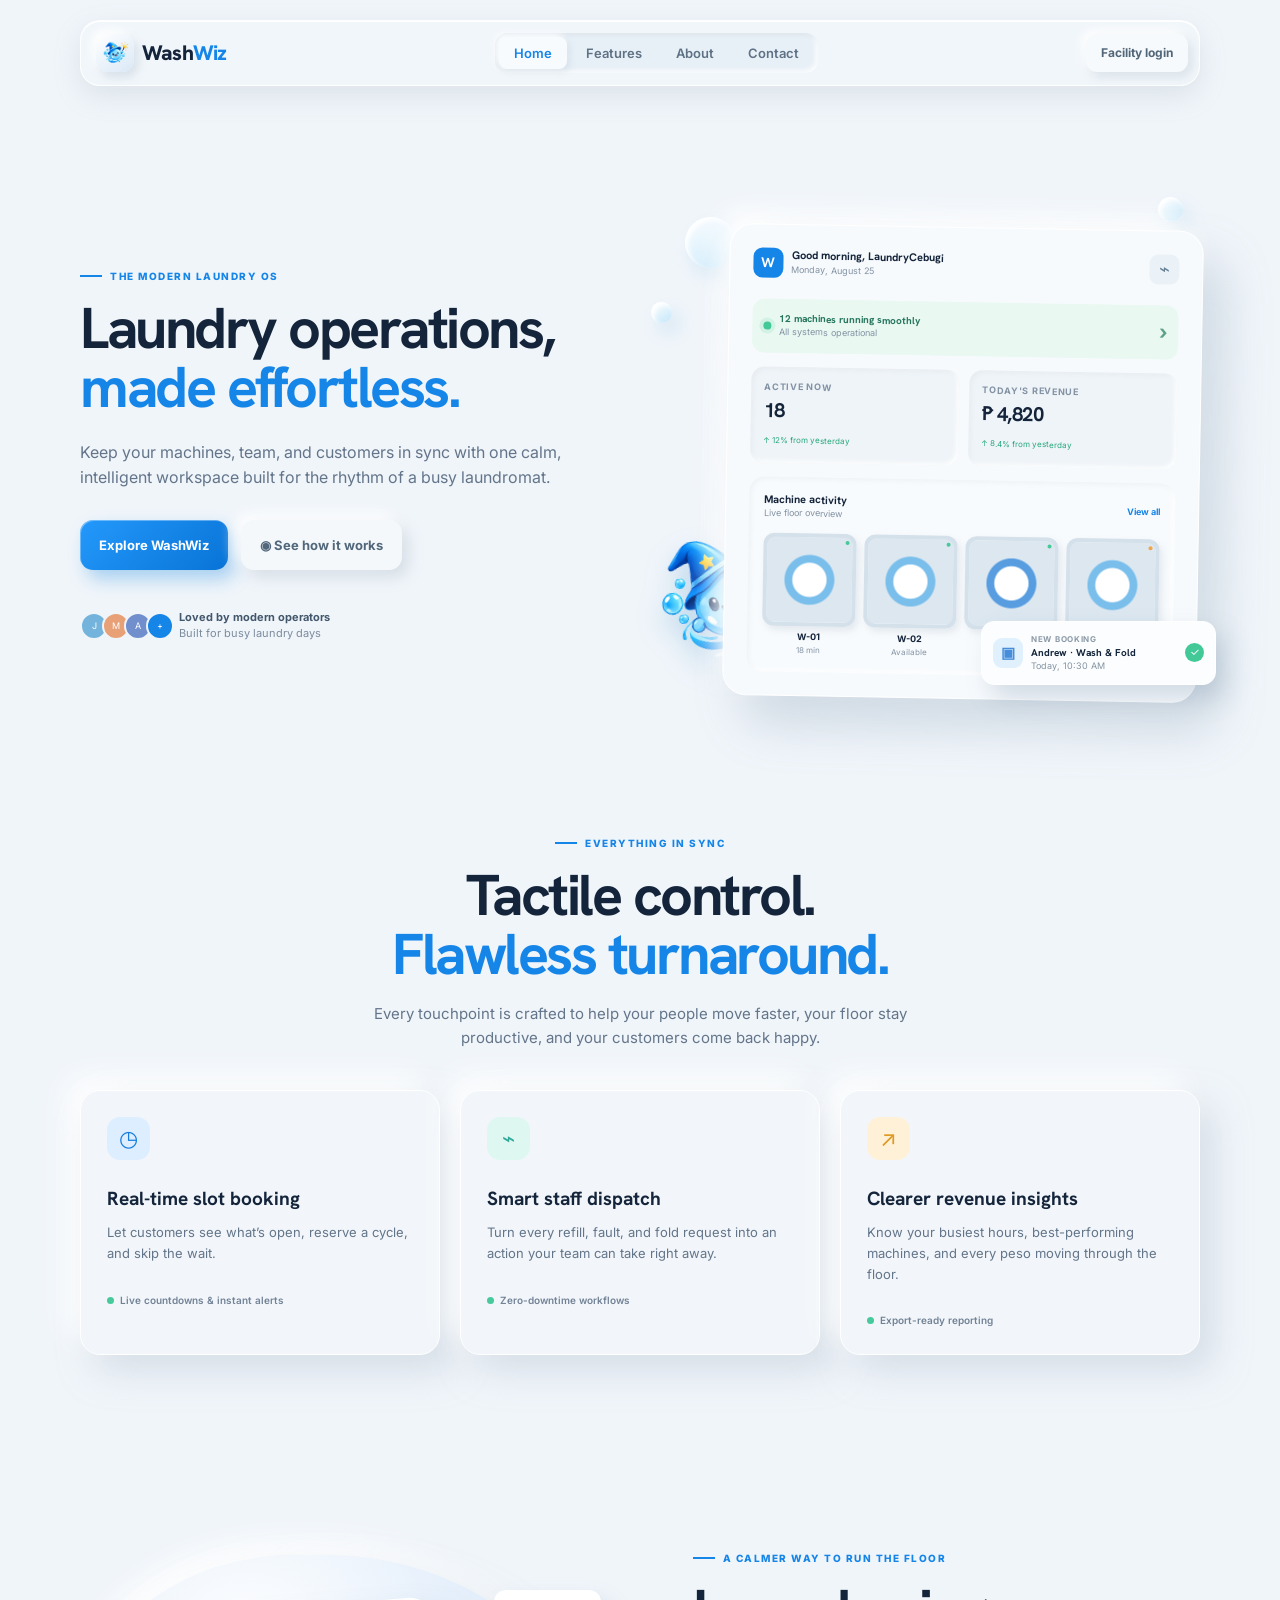
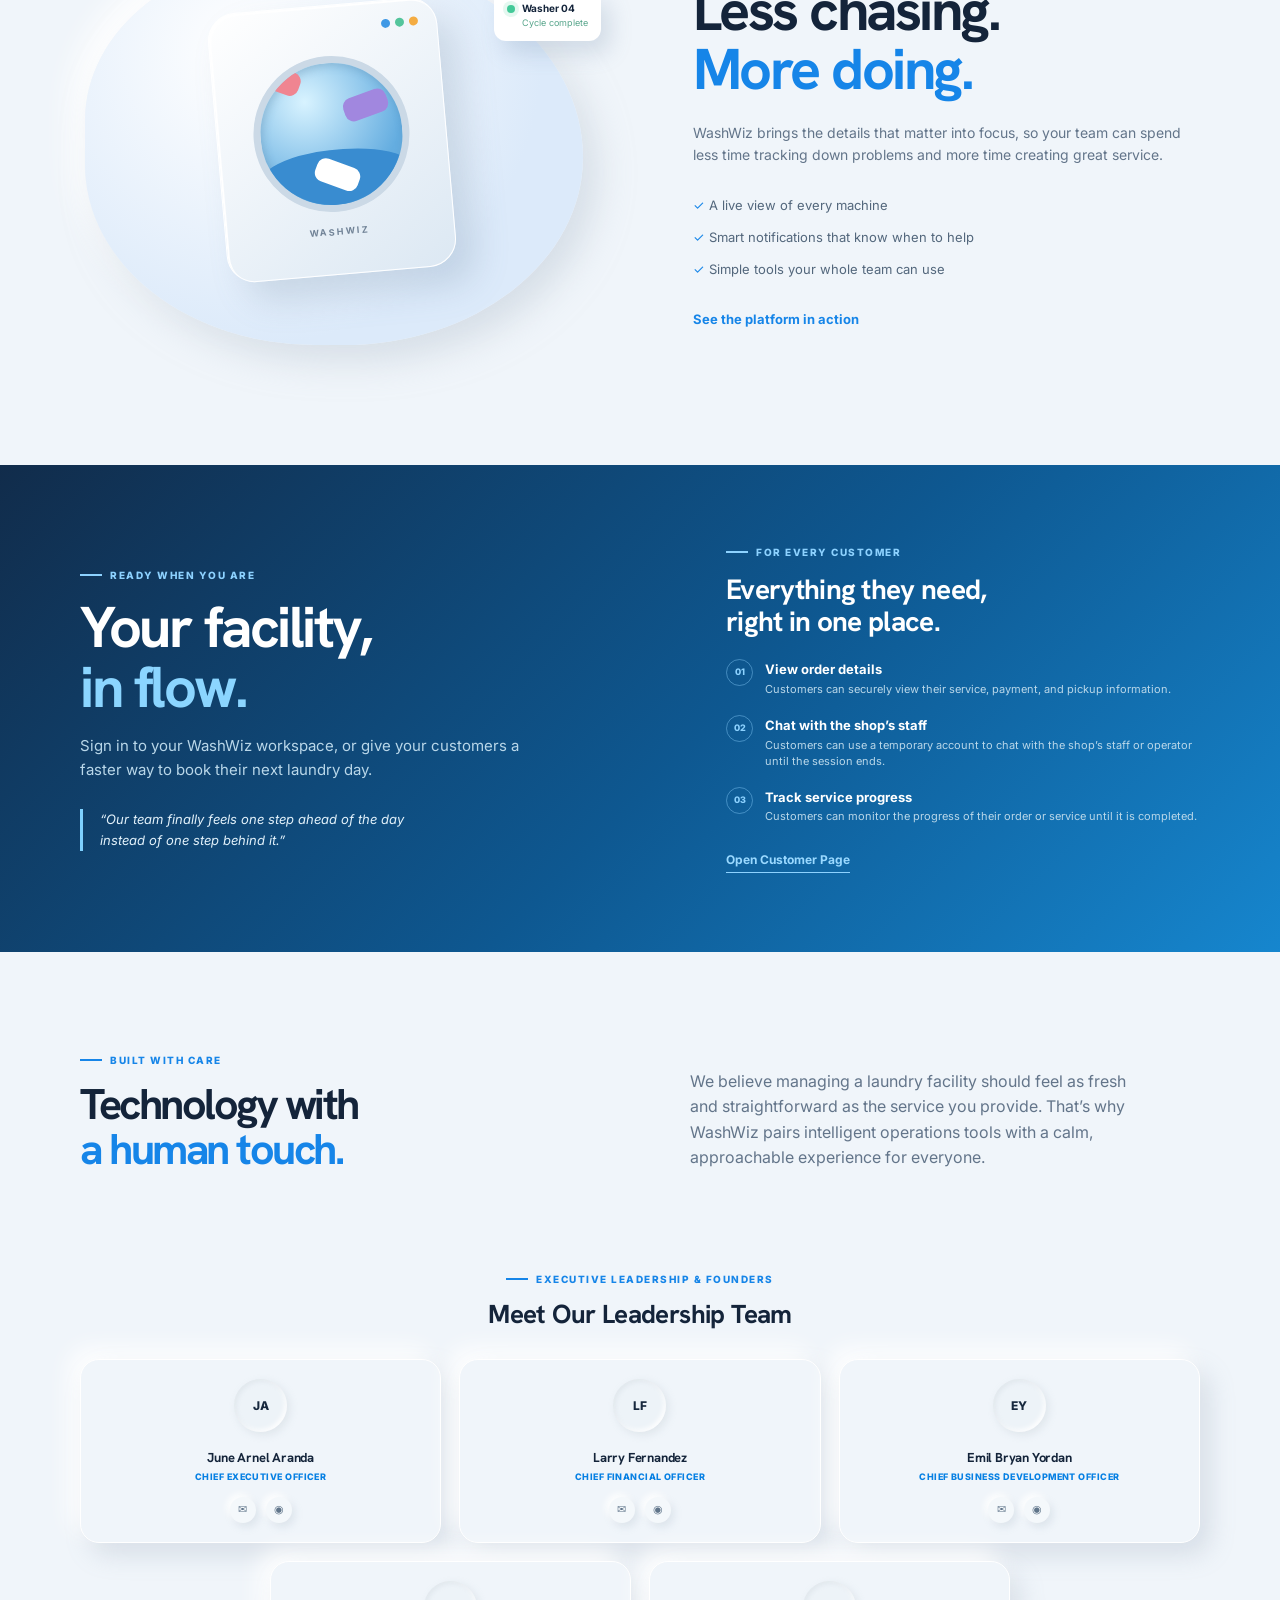
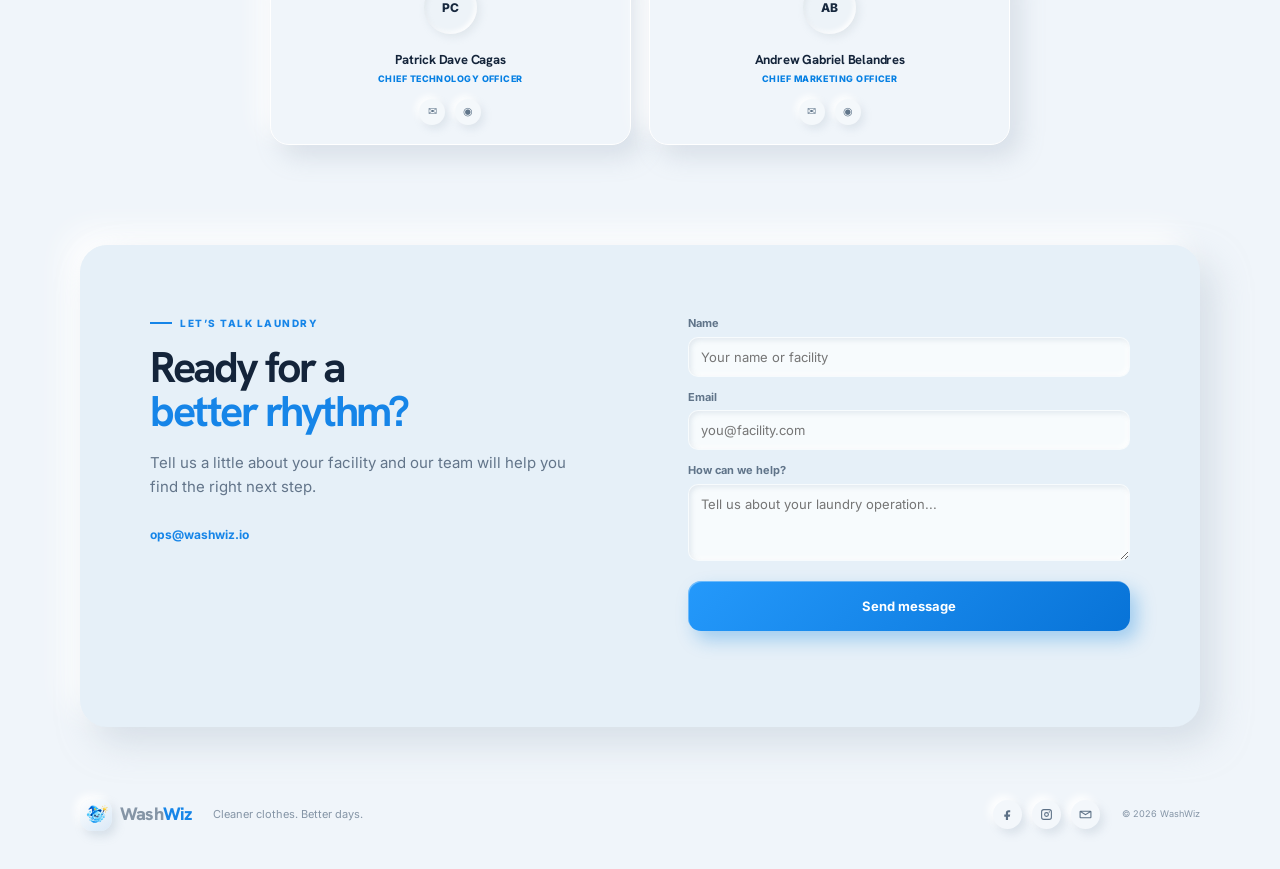
==== commit a1626b4c: "button" ====
--- a/index.html
+++ b/index.html
@@ -3,7 +3,7 @@
 <body>
   <header class="site-header"><nav class="nav" aria-label="Main navigation"><a class="brand" href="#home"><span class="logo"><img src="logo-transparent.png" alt=""></span>Wash<span>Wiz</span></a><button class="menu" type="button" aria-label="Open navigation" aria-expanded="false">☰</button><div class="links"><a href="#home">Home</a><a href="#features">Features</a><a href="#about">About</a><a href="#contact">Contact</a></div><a class="login" href="dashboard.html?loader=washer">Facility login</a></nav></header>
   <main>
-    <section class="hero wrap" id="home"><div class="hero-copy"><p class="eyebrow">THE MODERN LAUNDRY OS</p><h1>Laundry operations,<br><em>made effortless.</em></h1><p class="lead">Keep your machines, team, and customers in sync with one calm, intelligent workspace built for the rhythm of a busy laundromat.</p><div class="actions"><a class="btn primary" href="#access">Explore WashWiz</a><a class="btn soft" href="#features">◉ See how it works</a></div><div class="social-proof"><div class="faces"><i>J</i><i>M</i><i>A</i><i>+</i></div><p><strong>Loved by modern operators</strong><br>Built for busy laundry days</p></div></div><div class="hero-visual" aria-label="WashWiz dashboard preview"><img class="hero-mascot" src="logo-transparent.png" alt="WashWiz mascot"><i class="bubble one"></i><i class="bubble two"></i><i class="bubble three"></i><article class="dashboard"><header><div><span class="mini-logo">W</span><strong>Good morning, LaundryCebu</strong><small>Monday, August 25</small></div><button aria-label="Notifications">⌁</button></header><div class="health"><i></i><p><strong>12 machines running smoothly</strong><small>All systems operational</small></p><b>›</b></div><div class="stats"><div><small>ACTIVE NOW</small><strong>18</strong><span>↑ 12% from yesterday</span></div><div><small>TODAY'S REVENUE</small><strong>₱ 4,820</strong><span>↑ 8.4% from yesterday</span></div></div><section class="activity"><header><p><strong>Machine activity</strong><small>Live floor overview</small></p><a href="#features">View all</a></header><div class="machines"><div class="machine busy"><i></i><b>W-01</b><small>18 min</small></div><div class="machine"><i></i><b>W-02</b><small>Available</small></div><div class="machine blue"><i></i><b>D-01</b><small>42 min</small></div><div class="machine alert"><i></i><b>D-02</b><small>Needs check</small></div></div></section></article><div class="booking"><b>▣</b><p><small>NEW BOOKING</small><strong>Andrew · Wash &amp; Fold</strong><span>Today, 10:30 AM</span></p><i>✓</i></div></div></section>
+    <section class="hero wrap" id="home"><div class="hero-copy"><p class="eyebrow">THE MODERN LAUNDRY OS</p><h1>Laundry operations,<br><em>made effortless.</em></h1><p class="lead">Keep your machines, team, and customers in sync with one calm, intelligent workspace built for the rhythm of a busy laundromat.</p><div class="actions"><a class="btn primary" href="#access">Explore WashWiz</a><a class="btn soft" href="#features">◉ See how it works</a></div><div class="social-proof"><div class="faces"><i>J</i><i>M</i><i>A</i><i>+</i></div><p><strong>Loved by modern operators</strong><br>Built for busy laundry days</p></div></div><div class="hero-visual" aria-label="WashWiz dashboard preview"><img class="hero-mascot" src="logo-transparent.png" alt="WashWiz mascot"><i class="bubble one"></i><i class="bubble two"></i><i class="bubble three"></i><article class="dashboard"><header><div><span class="mini-logo">W</span><strong>Good morning, LaundryCebugi</strong><small>Monday, August 25</small></div><button aria-label="Notifications">⌁</button></header><div class="health"><i></i><p><strong>12 machines running smoothly</strong><small>All systems operational</small></p><b>›</b></div><div class="stats"><div><small>ACTIVE NOW</small><strong>18</strong><span>↑ 12% from yesterday</span></div><div><small>TODAY'S REVENUE</small><strong>₱ 4,820</strong><span>↑ 8.4% from yesterday</span></div></div><section class="activity"><header><p><strong>Machine activity</strong><small>Live floor overview</small></p><a href="#features">View all</a></header><div class="machines"><div class="machine busy"><i></i><b>W-01</b><small>18 min</small></div><div class="machine"><i></i><b>W-02</b><small>Available</small></div><div class="machine blue"><i></i><b>D-01</b><small>42 min</small></div><div class="machine alert"><i></i><b>D-02</b><small>Needs check</small></div></div></section></article><div class="booking"><b>▣</b><p><small>NEW BOOKING</small><strong>Andrew · Wash &amp; Fold</strong><span>Today, 10:30 AM</span></p><i>✓</i></div></div></section>
     <section class="features wrap" id="features"><div class="intro"><p class="eyebrow">EVERYTHING IN SYNC</p><h2>Tactile control.<br><em>Flawless turnaround.</em></h2><p>Every touchpoint is crafted to help your people move faster, your floor stay productive, and your customers come back happy.</p></div><div class="cards"><article><i>◷</i><h3>Real-time slot booking</h3><p>Let customers see what’s open, reserve a cycle, and skip the wait.</p><small><b></b>Live countdowns &amp; instant alerts</small></article><article><i class="mint">⌁</i><h3>Smart staff dispatch</h3><p>Turn every refill, fault, and fold request into an action your team can take right away.</p><small><b></b>Zero-downtime workflows</small></article><article><i class="gold">↗</i><h3>Clearer revenue insights</h3><p>Know your busiest hours, best-performing machines, and every peso moving through the floor.</p><small><b></b>Export-ready reporting</small></article></div></section>
     <section class="workflow wrap"><div class="washer-scene"><div class="ring"></div><div class="washer"><div class="controls"><i></i><i></i><i></i></div><div class="door"><span></span><span></span><span></span></div><b>WASHWIZ</b></div><div class="tag"><i></i><strong>Washer 04</strong><small>Cycle complete</small></div></div><div><p class="eyebrow">A CALMER WAY TO RUN THE FLOOR</p><h2>Less chasing.<br><em>More doing.</em></h2><p class="lead">WashWiz brings the details that matter into focus, so your team can spend less time tracking down problems and more time creating great service.</p><ul><li>✓ A live view of every machine</li><li>✓ Smart notifications that know when to help</li><li>✓ Simple tools your whole team can use</li></ul><a class="inline-link" href="#access">See the platform in action</a></div></section>
     <section class="access" id="access"><div class="wrap access-grid"><div><p class="eyebrow">READY WHEN YOU ARE</p><h2>Your facility,<br><em>in flow.</em></h2><p>Sign in to your WashWiz workspace, or give your customers a faster way to book their next laundry day.</p><blockquote>“Our team finally feels one step ahead of the day instead of one step behind it.”</blockquote></div><div class="customer-tools"><p class="eyebrow">FOR EVERY CUSTOMER</p><h3>Everything they need,<br>right in one place.</h3><ul><li><span>01</span><div><strong>View order details</strong><small>Customers can securely view their service, payment, and pickup information.</small></div></li><li><span>02</span><div><strong>Chat with the shop’s staff</strong><small>Customers can use a temporary account to chat with the shop’s staff or operator until the session ends.</small></div></li><li><span>03</span><div><strong>Track service progress</strong><small>Customers can monitor the progress of their order or service until it is completed.</small></div></li></ul><a class="customer-page-link" href="customer.html">Open Customer Page</a></div></div></section>
--- a/landing.css
+++ b/landing.css
@@ -10,3 +10,4 @@
 .team-grid article{transition:transform .24s cubic-bezier(.2,.8,.2,1),box-shadow .24s ease,border-color .24s ease}.team-grid article:hover,.team-grid article:focus-within{transform:translateY(-7px) scale(1.015);border-color:#fff;box-shadow:17px 22px 32px #6685a34d,-12px -12px 25px #fff,0 0 0 3px #69c3ff24}.team-grid article:active{transform:translateY(-1px) scale(.99);box-shadow:inset 4px 4px 9px #8199ae33,inset -4px -4px 9px #fff}.team-grid article:hover .initials,.team-grid article:focus-within .initials{transform:scale(1.08);color:var(--blue)}.initials{transition:transform .24s cubic-bezier(.2,.8,.2,1),color .24s ease}
 .links a:first-child:not(.active){color:#5e7185;background:transparent;box-shadow:none}.links a.active{color:var(--blue);background:#f7fbfe;box-shadow:3px 3px 7px #92a2b72e,-3px -3px 7px #fff}
 .footer-socials{display:flex;gap:10px}.footer-socials a{display:grid;place-items:center;width:29px;height:29px;border-radius:50%;background:#f3f7fb;box-shadow:4px 5px 9px #8ca0b236,-4px -4px 9px #fff;color:#5d7187}.footer-socials a:hover{color:var(--blue);transform:translateY(-2px)}.footer-socials svg{width:13px;height:13px;fill:currentColor}.footer-socials a{transition:transform .2s ease,color .2s ease}
+.login{transition:background .2s ease,color .2s ease,box-shadow .2s ease,transform .2s ease}.login:hover,.login:focus-visible{color:#fff;background:linear-gradient(135deg,#2499fb,#0873d7);box-shadow:6px 8px 16px #1686df57;transform:translateY(-1px);outline:none}
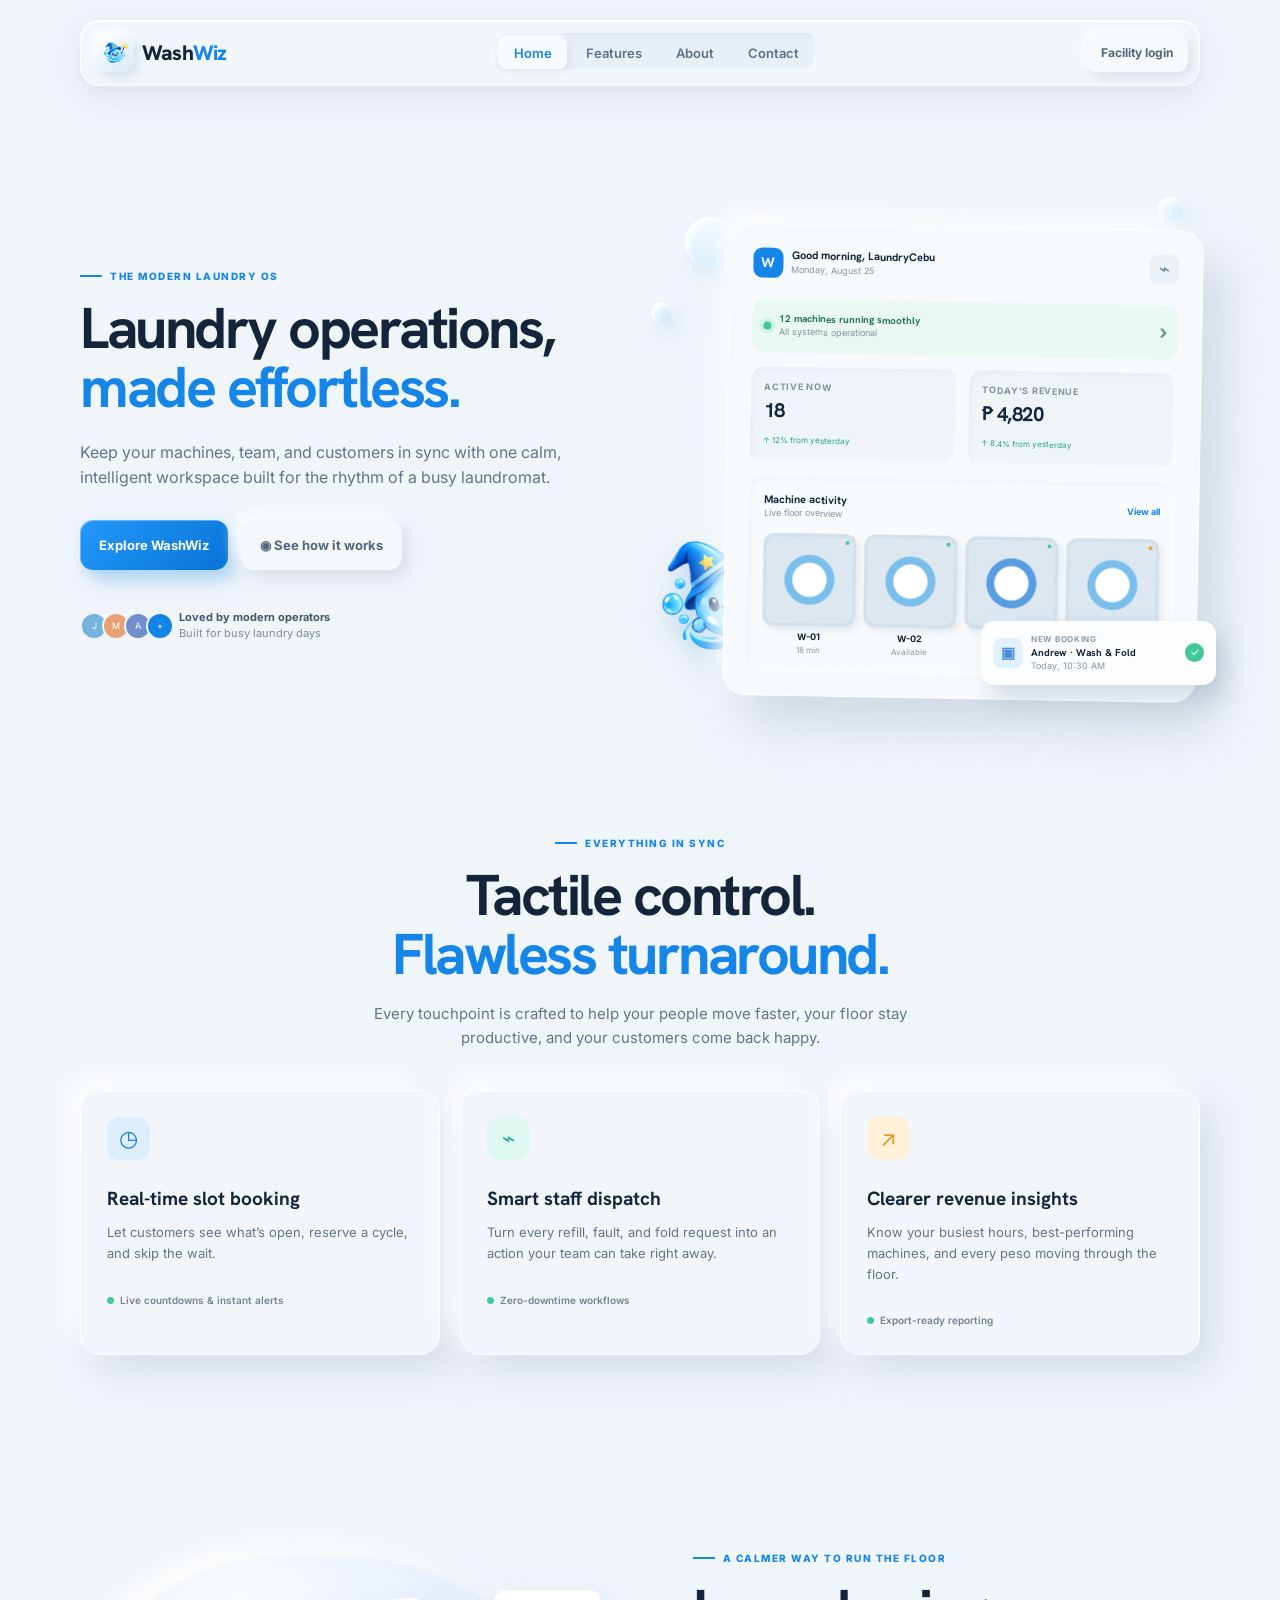
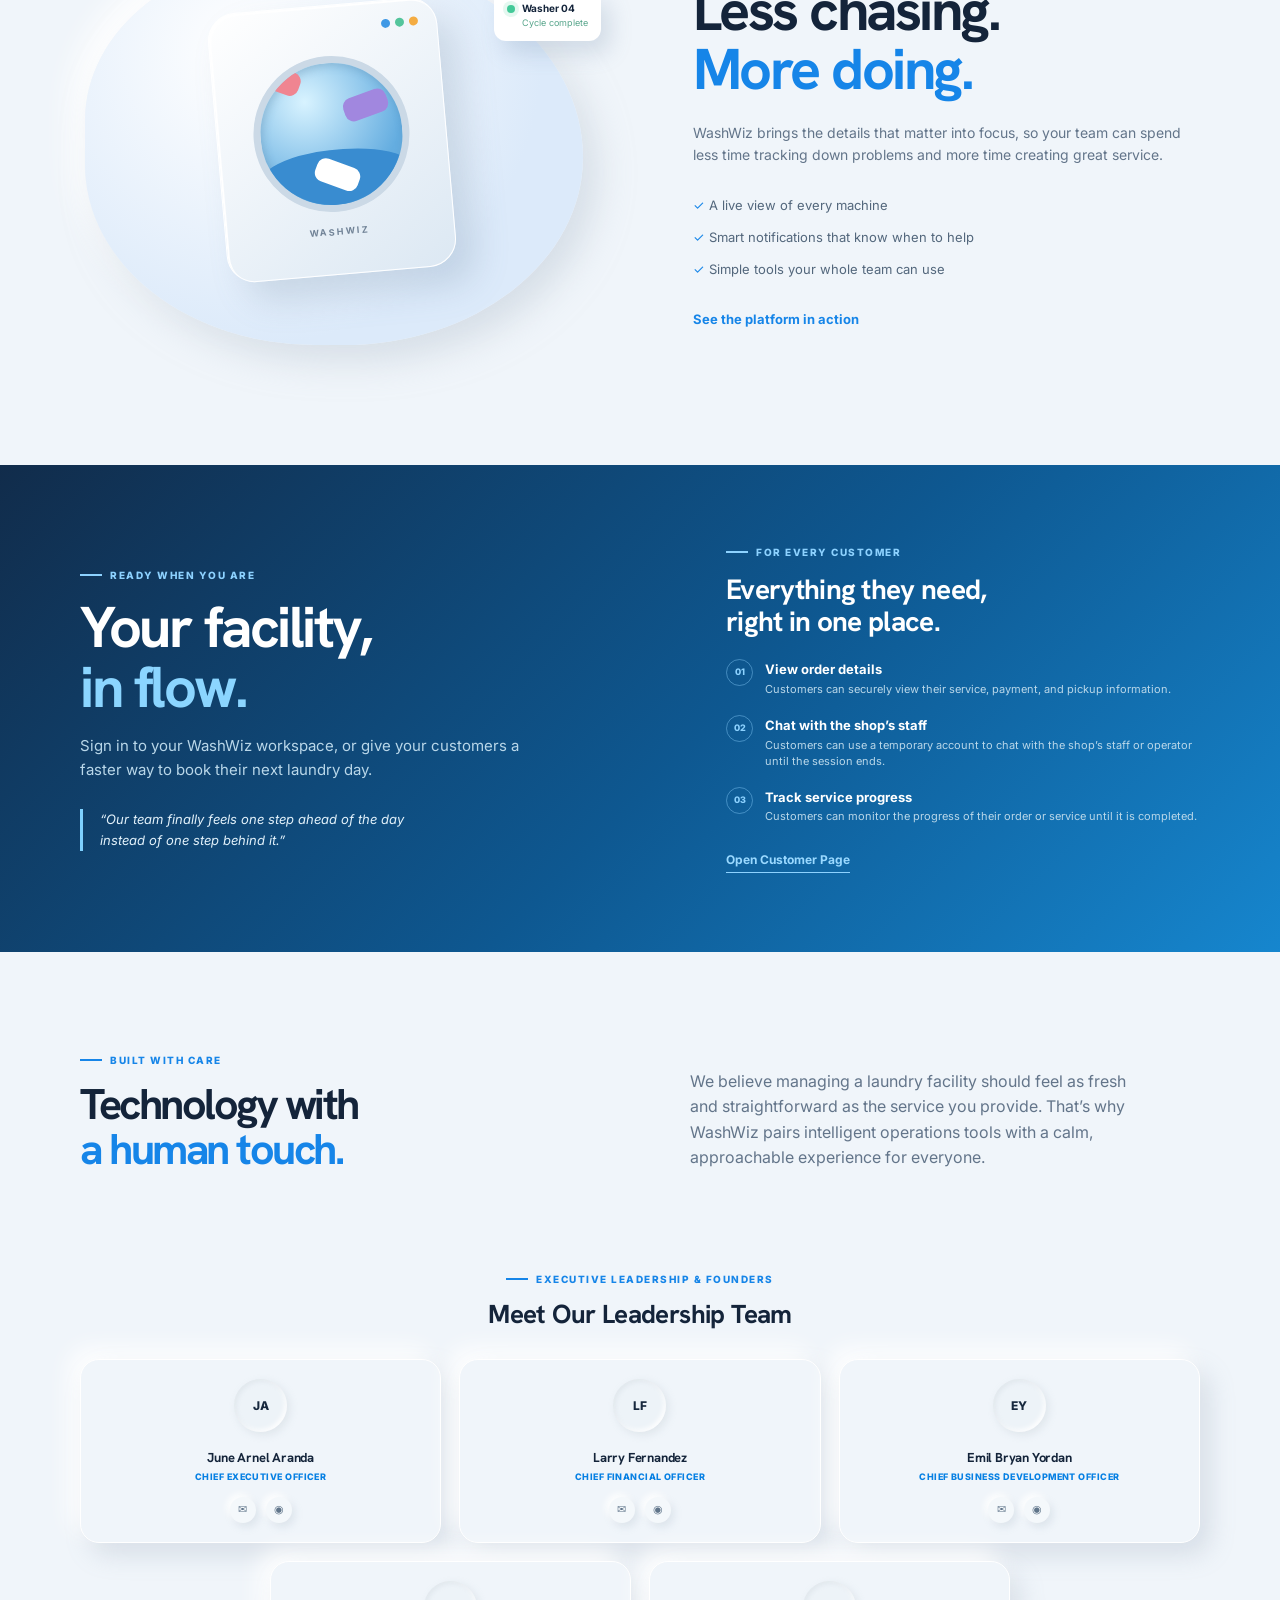
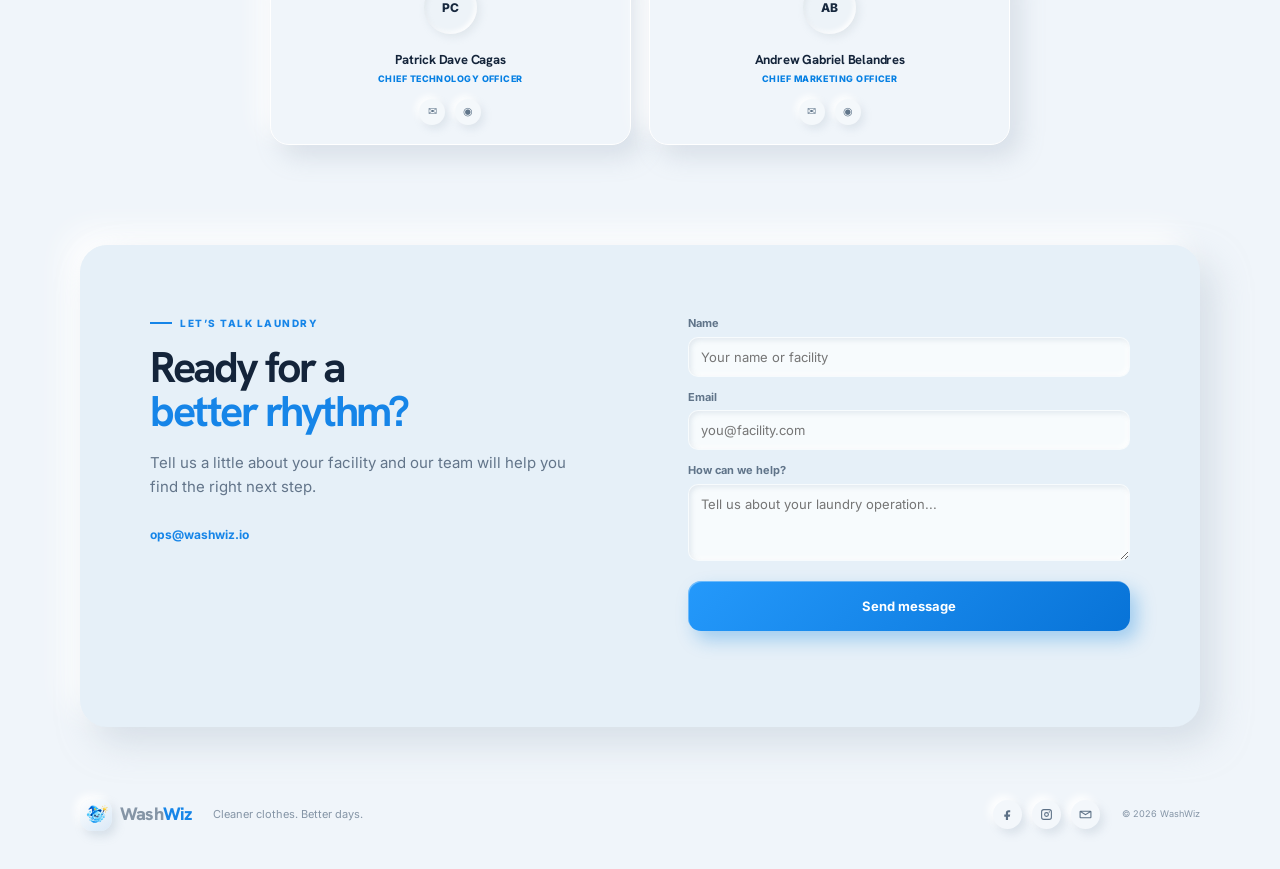
==== commit c1665eb8: "bug fixed" ====
--- a/index.html
+++ b/index.html
@@ -3,7 +3,7 @@
 <body>
   <header class="site-header"><nav class="nav" aria-label="Main navigation"><a class="brand" href="#home"><span class="logo"><img src="logo-transparent.png" alt=""></span>Wash<span>Wiz</span></a><button class="menu" type="button" aria-label="Open navigation" aria-expanded="false">☰</button><div class="links"><a href="#home">Home</a><a href="#features">Features</a><a href="#about">About</a><a href="#contact">Contact</a></div><a class="login" href="dashboard.html?loader=washer">Facility login</a></nav></header>
   <main>
-    <section class="hero wrap" id="home"><div class="hero-copy"><p class="eyebrow">THE MODERN LAUNDRY OS</p><h1>Laundry operations,<br><em>made effortless.</em></h1><p class="lead">Keep your machines, team, and customers in sync with one calm, intelligent workspace built for the rhythm of a busy laundromat.</p><div class="actions"><a class="btn primary" href="#access">Explore WashWiz</a><a class="btn soft" href="#features">◉ See how it works</a></div><div class="social-proof"><div class="faces"><i>J</i><i>M</i><i>A</i><i>+</i></div><p><strong>Loved by modern operators</strong><br>Built for busy laundry days</p></div></div><div class="hero-visual" aria-label="WashWiz dashboard preview"><img class="hero-mascot" src="logo-transparent.png" alt="WashWiz mascot"><i class="bubble one"></i><i class="bubble two"></i><i class="bubble three"></i><article class="dashboard"><header><div><span class="mini-logo">W</span><strong>Good morning, LaundryCebugi</strong><small>Monday, August 25</small></div><button aria-label="Notifications">⌁</button></header><div class="health"><i></i><p><strong>12 machines running smoothly</strong><small>All systems operational</small></p><b>›</b></div><div class="stats"><div><small>ACTIVE NOW</small><strong>18</strong><span>↑ 12% from yesterday</span></div><div><small>TODAY'S REVENUE</small><strong>₱ 4,820</strong><span>↑ 8.4% from yesterday</span></div></div><section class="activity"><header><p><strong>Machine activity</strong><small>Live floor overview</small></p><a href="#features">View all</a></header><div class="machines"><div class="machine busy"><i></i><b>W-01</b><small>18 min</small></div><div class="machine"><i></i><b>W-02</b><small>Available</small></div><div class="machine blue"><i></i><b>D-01</b><small>42 min</small></div><div class="machine alert"><i></i><b>D-02</b><small>Needs check</small></div></div></section></article><div class="booking"><b>▣</b><p><small>NEW BOOKING</small><strong>Andrew · Wash &amp; Fold</strong><span>Today, 10:30 AM</span></p><i>✓</i></div></div></section>
+    <section class="hero wrap" id="home"><div class="hero-copy"><p class="eyebrow">THE MODERN LAUNDRY OS</p><h1>Laundry operations,<br><em>made effortless.</em></h1><p class="lead">Keep your machines, team, and customers in sync with one calm, intelligent workspace built for the rhythm of a busy laundromat.</p><div class="actions"><a class="btn primary" href="#access">Explore WashWiz</a><a class="btn soft" href="#features">◉ See how it works</a></div><div class="social-proof"><div class="faces"><i>J</i><i>M</i><i>A</i><i>+</i></div><p><strong>Loved by modern operators</strong><br>Built for busy laundry days</p></div></div><div class="hero-visual" aria-label="WashWiz dashboard preview"><img class="hero-mascot" src="logo-transparent.png" alt="WashWiz mascot"><i class="bubble one"></i><i class="bubble two"></i><i class="bubble three"></i><article class="dashboard"><header><div><span class="mini-logo">W</span><strong>Good morning, LaundryCebu</strong><small>Monday, August 25</small></div><button aria-label="Notifications">⌁</button></header><div class="health"><i></i><p><strong>12 machines running smoothly</strong><small>All systems operational</small></p><b>›</b></div><div class="stats"><div><small>ACTIVE NOW</small><strong>18</strong><span>↑ 12% from yesterday</span></div><div><small>TODAY'S REVENUE</small><strong>₱ 4,820</strong><span>↑ 8.4% from yesterday</span></div></div><section class="activity"><header><p><strong>Machine activity</strong><small>Live floor overview</small></p><a href="#features">View all</a></header><div class="machines"><div class="machine busy"><i></i><b>W-01</b><small>18 min</small></div><div class="machine"><i></i><b>W-02</b><small>Available</small></div><div class="machine blue"><i></i><b>D-01</b><small>42 min</small></div><div class="machine alert"><i></i><b>D-02</b><small>Needs check</small></div></div></section></article><div class="booking"><b>▣</b><p><small>NEW BOOKING</small><strong>Andrew · Wash &amp; Fold</strong><span>Today, 10:30 AM</span></p><i>✓</i></div></div></section>
     <section class="features wrap" id="features"><div class="intro"><p class="eyebrow">EVERYTHING IN SYNC</p><h2>Tactile control.<br><em>Flawless turnaround.</em></h2><p>Every touchpoint is crafted to help your people move faster, your floor stay productive, and your customers come back happy.</p></div><div class="cards"><article><i>◷</i><h3>Real-time slot booking</h3><p>Let customers see what’s open, reserve a cycle, and skip the wait.</p><small><b></b>Live countdowns &amp; instant alerts</small></article><article><i class="mint">⌁</i><h3>Smart staff dispatch</h3><p>Turn every refill, fault, and fold request into an action your team can take right away.</p><small><b></b>Zero-downtime workflows</small></article><article><i class="gold">↗</i><h3>Clearer revenue insights</h3><p>Know your busiest hours, best-performing machines, and every peso moving through the floor.</p><small><b></b>Export-ready reporting</small></article></div></section>
     <section class="workflow wrap"><div class="washer-scene"><div class="ring"></div><div class="washer"><div class="controls"><i></i><i></i><i></i></div><div class="door"><span></span><span></span><span></span></div><b>WASHWIZ</b></div><div class="tag"><i></i><strong>Washer 04</strong><small>Cycle complete</small></div></div><div><p class="eyebrow">A CALMER WAY TO RUN THE FLOOR</p><h2>Less chasing.<br><em>More doing.</em></h2><p class="lead">WashWiz brings the details that matter into focus, so your team can spend less time tracking down problems and more time creating great service.</p><ul><li>✓ A live view of every machine</li><li>✓ Smart notifications that know when to help</li><li>✓ Simple tools your whole team can use</li></ul><a class="inline-link" href="#access">See the platform in action</a></div></section>
     <section class="access" id="access"><div class="wrap access-grid"><div><p class="eyebrow">READY WHEN YOU ARE</p><h2>Your facility,<br><em>in flow.</em></h2><p>Sign in to your WashWiz workspace, or give your customers a faster way to book their next laundry day.</p><blockquote>“Our team finally feels one step ahead of the day instead of one step behind it.”</blockquote></div><div class="customer-tools"><p class="eyebrow">FOR EVERY CUSTOMER</p><h3>Everything they need,<br>right in one place.</h3><ul><li><span>01</span><div><strong>View order details</strong><small>Customers can securely view their service, payment, and pickup information.</small></div></li><li><span>02</span><div><strong>Chat with the shop’s staff</strong><small>Customers can use a temporary account to chat with the shop’s staff or operator until the session ends.</small></div></li><li><span>03</span><div><strong>Track service progress</strong><small>Customers can monitor the progress of their order or service until it is completed.</small></div></li></ul><a class="customer-page-link" href="customer.html">Open Customer Page</a></div></div></section>
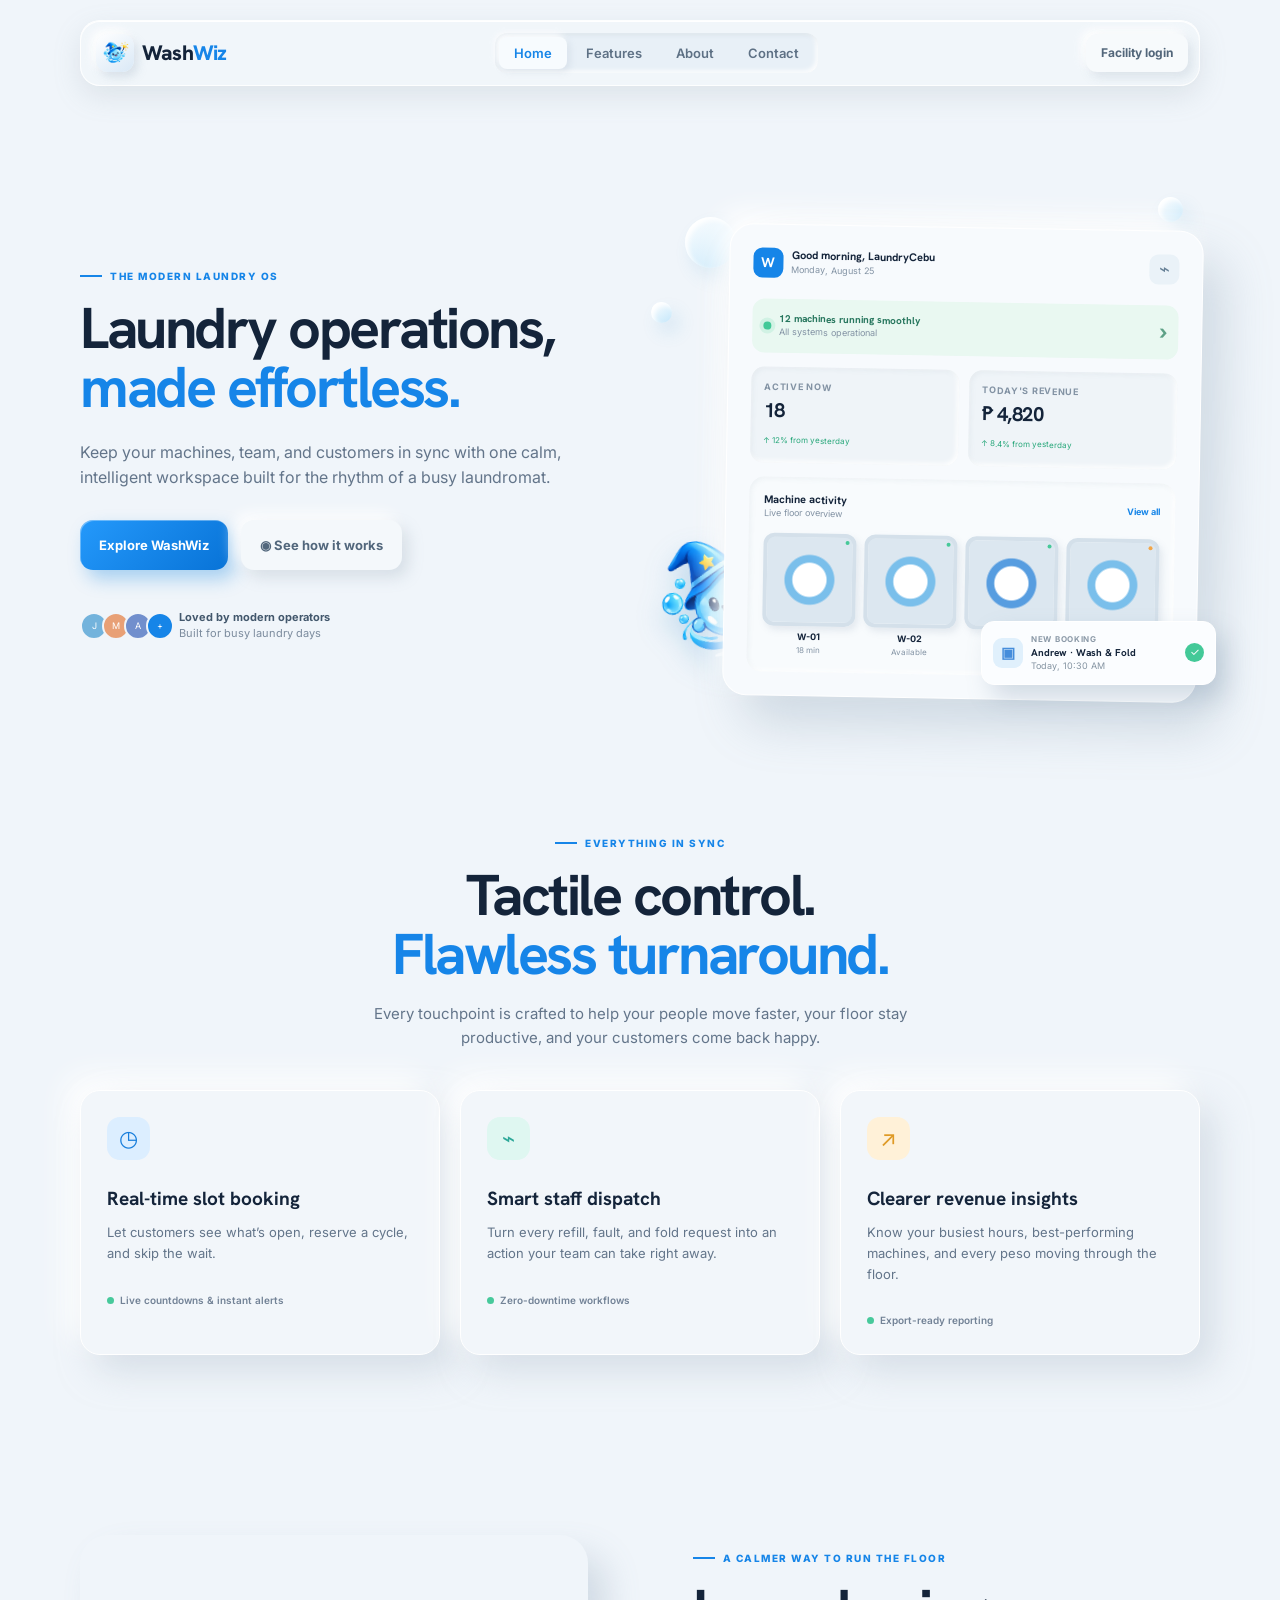
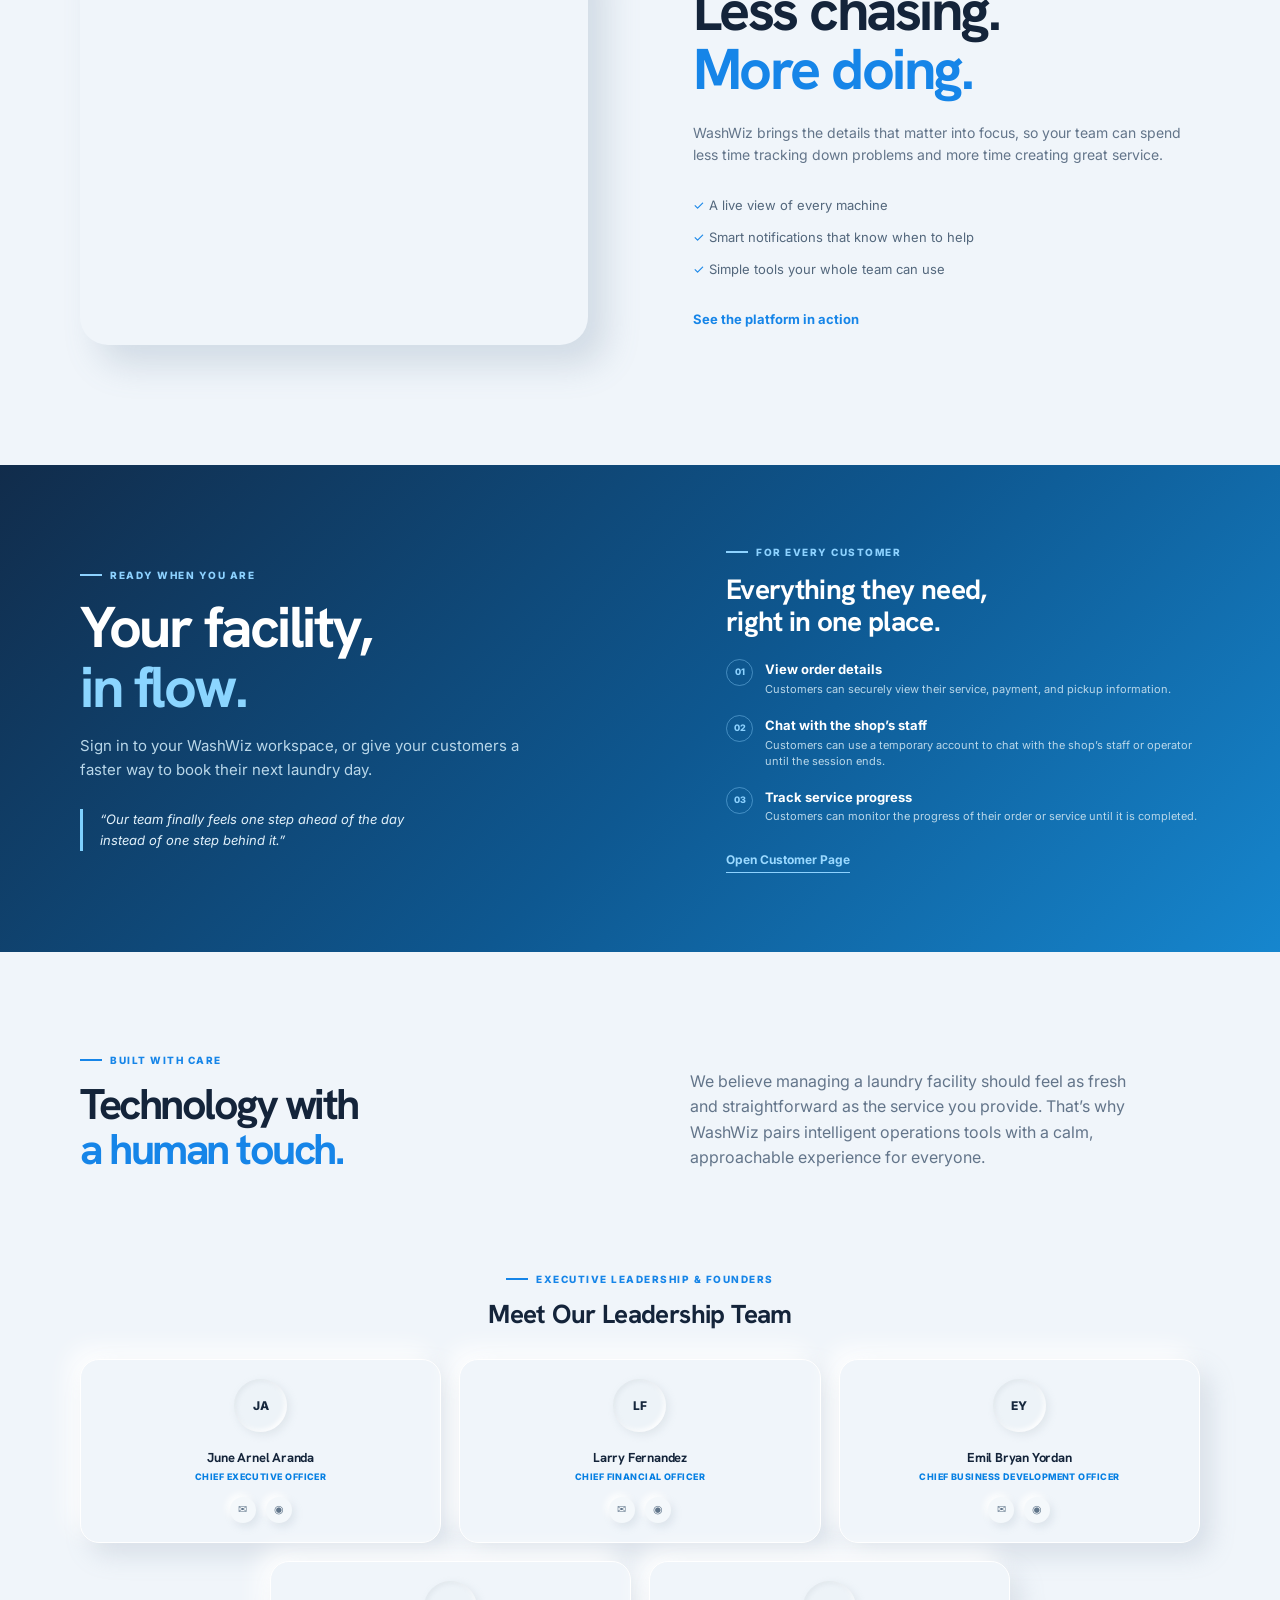
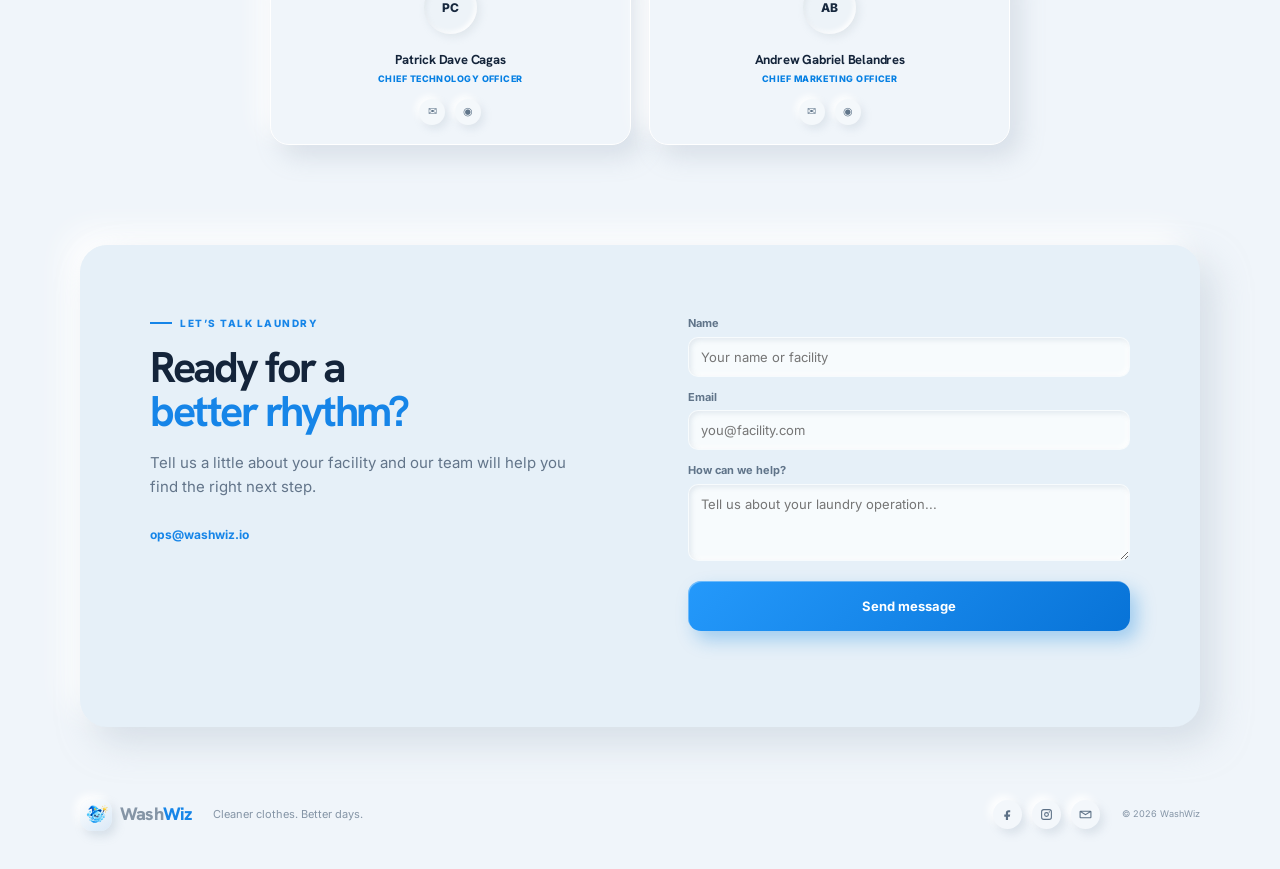
==== commit f35d5ff1: "video added" ====
--- a/index.html
+++ b/index.html
@@ -5,7 +5,7 @@
   <main>
     <section class="hero wrap" id="home"><div class="hero-copy"><p class="eyebrow">THE MODERN LAUNDRY OS</p><h1>Laundry operations,<br><em>made effortless.</em></h1><p class="lead">Keep your machines, team, and customers in sync with one calm, intelligent workspace built for the rhythm of a busy laundromat.</p><div class="actions"><a class="btn primary" href="#access">Explore WashWiz</a><a class="btn soft" href="#features">◉ See how it works</a></div><div class="social-proof"><div class="faces"><i>J</i><i>M</i><i>A</i><i>+</i></div><p><strong>Loved by modern operators</strong><br>Built for busy laundry days</p></div></div><div class="hero-visual" aria-label="WashWiz dashboard preview"><img class="hero-mascot" src="logo-transparent.png" alt="WashWiz mascot"><i class="bubble one"></i><i class="bubble two"></i><i class="bubble three"></i><article class="dashboard"><header><div><span class="mini-logo">W</span><strong>Good morning, LaundryCebu</strong><small>Monday, August 25</small></div><button aria-label="Notifications">⌁</button></header><div class="health"><i></i><p><strong>12 machines running smoothly</strong><small>All systems operational</small></p><b>›</b></div><div class="stats"><div><small>ACTIVE NOW</small><strong>18</strong><span>↑ 12% from yesterday</span></div><div><small>TODAY'S REVENUE</small><strong>₱ 4,820</strong><span>↑ 8.4% from yesterday</span></div></div><section class="activity"><header><p><strong>Machine activity</strong><small>Live floor overview</small></p><a href="#features">View all</a></header><div class="machines"><div class="machine busy"><i></i><b>W-01</b><small>18 min</small></div><div class="machine"><i></i><b>W-02</b><small>Available</small></div><div class="machine blue"><i></i><b>D-01</b><small>42 min</small></div><div class="machine alert"><i></i><b>D-02</b><small>Needs check</small></div></div></section></article><div class="booking"><b>▣</b><p><small>NEW BOOKING</small><strong>Andrew · Wash &amp; Fold</strong><span>Today, 10:30 AM</span></p><i>✓</i></div></div></section>
     <section class="features wrap" id="features"><div class="intro"><p class="eyebrow">EVERYTHING IN SYNC</p><h2>Tactile control.<br><em>Flawless turnaround.</em></h2><p>Every touchpoint is crafted to help your people move faster, your floor stay productive, and your customers come back happy.</p></div><div class="cards"><article><i>◷</i><h3>Real-time slot booking</h3><p>Let customers see what’s open, reserve a cycle, and skip the wait.</p><small><b></b>Live countdowns &amp; instant alerts</small></article><article><i class="mint">⌁</i><h3>Smart staff dispatch</h3><p>Turn every refill, fault, and fold request into an action your team can take right away.</p><small><b></b>Zero-downtime workflows</small></article><article><i class="gold">↗</i><h3>Clearer revenue insights</h3><p>Know your busiest hours, best-performing machines, and every peso moving through the floor.</p><small><b></b>Export-ready reporting</small></article></div></section>
-    <section class="workflow wrap"><div class="washer-scene"><div class="ring"></div><div class="washer"><div class="controls"><i></i><i></i><i></i></div><div class="door"><span></span><span></span><span></span></div><b>WASHWIZ</b></div><div class="tag"><i></i><strong>Washer 04</strong><small>Cycle complete</small></div></div><div><p class="eyebrow">A CALMER WAY TO RUN THE FLOOR</p><h2>Less chasing.<br><em>More doing.</em></h2><p class="lead">WashWiz brings the details that matter into focus, so your team can spend less time tracking down problems and more time creating great service.</p><ul><li>✓ A live view of every machine</li><li>✓ Smart notifications that know when to help</li><li>✓ Simple tools your whole team can use</li></ul><a class="inline-link" href="#access">See the platform in action</a></div></section>
+    <section class="workflow wrap"><div class="washer-scene"><video class="workflow-video" autoplay muted loop playsinline aria-label="WashWiz platform in action"><source src="short.mp4" type="video/mp4"></video></div><div><p class="eyebrow">A CALMER WAY TO RUN THE FLOOR</p><h2>Less chasing.<br><em>More doing.</em></h2><p class="lead">WashWiz brings the details that matter into focus, so your team can spend less time tracking down problems and more time creating great service.</p><ul><li>✓ A live view of every machine</li><li>✓ Smart notifications that know when to help</li><li>✓ Simple tools your whole team can use</li></ul><a class="inline-link" href="#access">See the platform in action</a></div></section>
     <section class="access" id="access"><div class="wrap access-grid"><div><p class="eyebrow">READY WHEN YOU ARE</p><h2>Your facility,<br><em>in flow.</em></h2><p>Sign in to your WashWiz workspace, or give your customers a faster way to book their next laundry day.</p><blockquote>“Our team finally feels one step ahead of the day instead of one step behind it.”</blockquote></div><div class="customer-tools"><p class="eyebrow">FOR EVERY CUSTOMER</p><h3>Everything they need,<br>right in one place.</h3><ul><li><span>01</span><div><strong>View order details</strong><small>Customers can securely view their service, payment, and pickup information.</small></div></li><li><span>02</span><div><strong>Chat with the shop’s staff</strong><small>Customers can use a temporary account to chat with the shop’s staff or operator until the session ends.</small></div></li><li><span>03</span><div><strong>Track service progress</strong><small>Customers can monitor the progress of their order or service until it is completed.</small></div></li></ul><a class="customer-page-link" href="customer.html">Open Customer Page</a></div></div></section>
     <section class="about wrap" id="about"><div><p class="eyebrow">BUILT WITH CARE</p><h2>Technology with<br><em>a human touch.</em></h2></div><p>We believe managing a laundry facility should feel as fresh and straightforward as the service you provide. That’s why WashWiz pairs intelligent operations tools with a calm, approachable experience for everyone.</p></section>
     <section class="team wrap" aria-labelledby="team-title"><div class="team-heading"><p class="eyebrow">EXECUTIVE LEADERSHIP &amp; FOUNDERS</p><h2 id="team-title">Meet Our Leadership Team</h2></div><div class="team-grid"><article><span class="initials">JA</span><h3>June Arnel Aranda</h3><p>Chief Executive Officer</p><div class="team-links"><a href="mailto:junearnel09@gmail.com" aria-label="Email June Arnel Aranda">✉</a><a href="https://github.com" target="_blank" rel="noopener noreferrer" aria-label="June Arnel Aranda GitHub profile">◉</a></div></article><article><span class="initials">LF</span><h3>Larry Fernandez</h3><p>Chief Financial Officer</p><div class="team-links"><a href="mailto:laryfernandez12@gmail.com" aria-label="Email Larry Fernandez">✉</a><a href="https://github.com" target="_blank" rel="noopener noreferrer" aria-label="Larry Fernandez GitHub profile">◉</a></div></article><article><span class="initials">EY</span><h3>Emil Bryan Yordan</h3><p>Chief Business Development Officer</p><div class="team-links"><a href="mailto:7emilbryan10@gmail.com" aria-label="Email Emil Bryan Yordan">✉</a><a href="https://github.com" target="_blank" rel="noopener noreferrer" aria-label="Emil Bryan Yordan GitHub profile">◉</a></div></article><article><span class="initials">PC</span><h3>Patrick Dave Cagas</h3><p>Chief Technology Officer</p><div class="team-links"><a href="mailto:Patrickcagas123@gmail.com" aria-label="Email Patrick Dave Cagas">✉</a><a href="https://github.com" target="_blank" rel="noopener noreferrer" aria-label="Patrick Dave Cagas GitHub profile">◉</a></div></article><article><span class="initials">AB</span><h3>Andrew Gabriel Belandres</h3><p>Chief Marketing Officer</p><div class="team-links"><a href="mailto:andrewbelandres6969@gmail.com" aria-label="Email Andrew Gabriel Belandres">✉</a><a href="https://github.com" target="_blank" rel="noopener noreferrer" aria-label="Andrew Gabriel Belandres GitHub profile">◉</a></div></article></div></section>
--- a/landing.css
+++ b/landing.css
@@ -1,6 +1,8 @@
 :root{--ink:#14243a;--muted:#63758a;--blue:#1685e8;--sky:#dff1ff;--bg:#f0f5fa;--shadow:14px 16px 34px #bdc9d680,-14px -14px 30px #fff}*{box-sizing:border-box}html{scroll-behavior:smooth}body{margin:0;background:var(--bg);color:var(--ink);font:400 15px/1.6 Inter,sans-serif}h1,h2,h3,p{margin:0}h1,h2,h3,.brand{font-family:"Hanken Grotesk",sans-serif}a{text-decoration:none;color:inherit}.wrap{width:min(1120px,calc(100% - 48px));margin:auto}.site-header{position:fixed;z-index:10;top:20px;left:0;right:0}.nav{width:min(1120px,calc(100% - 32px));min-height:66px;margin:auto;padding:9px 11px 9px 15px;display:flex;align-items:center;gap:22px;border:1px solid #ffffffcc;border-radius:20px;background:#f1f6fad9;box-shadow:0 10px 28px #8495a22e,inset 0 1px #fff;backdrop-filter:blur(14px)}.brand{display:flex;align-items:center;gap:8px;font-size:21px;font-weight:800;letter-spacing:-.8px}.brand>span:last-child,.portal-brand span{color:var(--blue)}.logo{display:grid;place-items:center;width:38px;height:38px;border-radius:12px;overflow:hidden;background:linear-gradient(145deg,#fff,#d9e8f6);box-shadow:4px 5px 10px #8fa5ba45,-4px -4px 9px #fff}.logo img{width:32px;height:32px;object-fit:contain}.links{display:flex;gap:4px;margin:auto;padding:4px;border-radius:12px;background:#e8f0f7;box-shadow:inset 2px 2px 5px #9eacb42e,inset -2px -2px 5px #fff}.links a{padding:6px 15px;border-radius:8px;color:#5e7185;font-size:13px;font-weight:600}.links a:hover,.links a:first-child{color:var(--blue);background:#f7fbfe;box-shadow:3px 3px 7px #92a2b72e,-3px -3px 7px #fff}.login{padding:9px 15px;border-radius:11px;background:#f7fafc;box-shadow:4px 5px 11px #8aa0b13b,-4px -4px 10px #fff;color:#52667a;font-size:12px;font-weight:700}.login b{color:var(--blue);font-size:17px}.menu{display:none}.hero{min-height:740px;padding-top:170px;display:grid;grid-template-columns:1fr 1fr;align-items:center;gap:45px}.eyebrow{margin-bottom:14px;color:var(--blue);font-size:10px;font-weight:800;letter-spacing:1.5px}.eyebrow:before{content:"";display:inline-block;width:22px;height:2px;margin:0 8px 3px 0;background:currentColor}.hero h1,h2{font-size:clamp(40px,4.5vw,66px);line-height:1.03;letter-spacing:-2.5px}.hero em,h2 em{color:var(--blue);font-style:normal}.lead{max-width:490px;margin:23px 0 29px;color:var(--muted);font-size:16px}.actions{display:flex;gap:13px}.btn{display:inline-flex;align-items:center;justify-content:center;gap:12px;min-height:50px;padding:0 19px;border:0;border-radius:13px;font:700 13px Inter,sans-serif;cursor:pointer;transition:.2s}.btn:hover{transform:translateY(-2px)}.primary{color:#fff;background:linear-gradient(135deg,#2499fb,#0873d7);box-shadow:7px 9px 18px #1686df57,inset 1px 1px #fff5}.soft{color:#52677c;background:#f4f8fb;box-shadow:6px 7px 15px #879aac40,-6px -6px 15px #fff}.social-proof{display:flex;align-items:center;gap:11px;margin-top:40px}.faces{display:flex}.faces i{display:grid;place-items:center;width:28px;height:28px;margin-right:-6px;border:2px solid var(--bg);border-radius:50%;color:#fff;background:#73b3dc;font-size:9px;font-style:normal}.faces i:nth-child(2){background:#e8a076}.faces i:nth-child(3){background:#718fcd}.faces i:last-child{background:#1685e8}.social-proof p{color:#7b8b9d;font-size:11px;line-height:1.45}.social-proof strong{color:#42576c}.hero-visual{position:relative;min-height:480px}.dashboard{position:absolute;z-index:2;top:12px;right:0;width:min(100%,474px);padding:23px;border:1px solid #fff;border-radius:24px;background:#f7fafd;box-shadow:21px 28px 48px #7890a846,-12px -12px 27px #fff;transform:rotate(1deg)}.dashboard header,.health,.activity header{display:flex;align-items:center;justify-content:space-between}.dashboard header>div{display:grid;grid-template-columns:30px 1fr;column-gap:8px}.mini-logo{grid-row:span 2;display:grid;place-items:center;width:30px;height:30px;border-radius:9px;color:#fff;background:var(--blue);font:700 14px "Hanken Grotesk"}.dashboard strong{font:700 11px "Hanken Grotesk"}.dashboard small{display:block;color:#8393a4;font-size:9px}.dashboard header button{width:30px;height:30px;border:0;border-radius:9px;background:#eaf2f8;color:#668096;font-size:18px}.health{margin:21px 0 14px;padding:11px;border-radius:12px;background:#e9f8f1}.health>i,.tag>i{width:8px;height:8px;border-radius:50%;background:#43c998;box-shadow:0 0 0 4px #43c99824}.health p{margin-right:auto;margin-left:8px}.health p strong{display:block;color:#26765d;font-size:10px}.health b{color:#5ea187;font-size:20px}.stats{display:grid;grid-template-columns:1fr 1fr;gap:10px}.stats>div{padding:13px;border-radius:13px;background:#eff4f8;box-shadow:inset 2px 2px 5px #9baab41c,inset -2px -2px 5px #fff}.stats small{font-weight:700;letter-spacing:.7px}.stats strong{display:block;margin:3px 0;font-size:20px;letter-spacing:-.5px}.stats span{color:#27a77a;font-size:8px}.activity{margin-top:14px;padding:15px;border-radius:15px;background:#f8fbfd;box-shadow:inset 2px 2px 5px #9baab41c,inset -2px -2px 5px #fff}.activity header p strong{display:block}.activity header a{color:var(--blue);font-size:9px;font-weight:700}.machines{display:grid;grid-template-columns:repeat(4,1fr);gap:8px;margin-top:12px}.machine{text-align:center}.machine>i{position:relative;display:block;width:100%;aspect-ratio:1;margin-bottom:4px;border:4px solid #d4e0ea;border-radius:11px;background:radial-gradient(circle,#fff 0 27%,#7abfeb 30% 40%,#dce7f0 43%);box-shadow:3px 4px 7px #8097ae2b}.machine>i:after{content:"";position:absolute;top:3px;right:3px;width:4px;height:4px;border-radius:50%;background:#47c999}.machine.alert>i:after{background:#f2a649}.machine.blue>i{background:radial-gradient(circle,#fff 0 27%,#579de0 30% 40%,#dce7f0 43%)}.machine b{display:block;font-size:9px}.machine small{font-size:8px}.booking{position:absolute;z-index:3;right:-16px;bottom:10px;display:flex;align-items:center;gap:8px;width:235px;padding:11px;border:1px solid #fff;border-radius:13px;background:#fbfdff;box-shadow:10px 13px 25px #637f9d40}.booking>b{display:grid;place-items:center;width:30px;height:30px;border-radius:9px;color:#468ddb;background:#e0f0fc}.booking p{margin-right:auto}.booking p small{display:block;color:#8c9aa8;font-size:8px;font-weight:700;letter-spacing:.7px}.booking p strong{display:block;font:700 10px "Hanken Grotesk"}.booking p span{display:block;color:#8594a2;font-size:9px}.booking>i{display:grid;place-items:center;width:19px;height:19px;border-radius:50%;background:#43c998;color:#fff;font-size:11px;font-style:normal}.bubble{position:absolute;z-index:0;border-radius:50%;background:linear-gradient(145deg,#fff,#a7ddfa9c);box-shadow:inset 3px 3px 5px #fff,7px 10px 17px #54a4d32b}.bubble.one{top:2px;left:22px;width:51px;height:51px}.bubble.two{top:87px;left:-12px;width:21px;height:21px}.bubble.three{top:-18px;right:17px;width:25px;height:25px}.trusted{padding:32px 20px 73px;text-align:center}.trusted p{margin-bottom:18px;color:#91a1b0;font-size:9px;font-weight:700;letter-spacing:1.5px}.trusted div{display:flex;justify-content:center;flex-wrap:wrap;gap:45px;color:#93a3b2}.trusted b:nth-child(1){font-size:23px}.trusted b:nth-child(2){letter-spacing:3px}.trusted b:nth-child(3){font-family:Georgia;font-size:22px;font-weight:400}.trusted b:nth-child(4){font-size:18px}.trusted sup{padding:2px;color:#fff;background:#91a2b2;font-size:7px}.features{padding:95px 0}.intro{max-width:570px;margin:auto;text-align:center}.intro>p:last-child{margin:18px auto 40px;color:var(--muted)}.cards{display:grid;grid-template-columns:repeat(3,1fr);gap:20px}.cards article{min-height:265px;padding:26px;border:1px solid #fff;border-radius:20px;background:#f2f6fa;box-shadow:var(--shadow);transition:.2s}.cards article:hover{transform:translateY(-5px)}.cards i{display:grid;place-items:center;width:43px;height:43px;margin-bottom:24px;border-radius:13px;background:#dceeff;color:#187edc;font-size:22px;font-style:normal}.cards .mint{background:#dff7f1;color:#2da899}.cards .gold{background:#fff1d8;color:#df9a25}.cards h3{margin-bottom:8px;font-size:19px}.cards p{color:var(--muted);font-size:13px}.cards small{display:block;margin-top:28px;color:#728296;font-size:10px;font-weight:600}.cards small b{display:inline-block;width:7px;height:7px;margin-right:6px;border-radius:50%;background:#47c99b}.workflow{padding:85px 0 120px;display:grid;grid-template-columns:1fr 1fr;align-items:center;gap:105px}.washer-scene{position:relative;min-height:410px}.ring{position:absolute;inset:20px 5px 0;border-radius:45% 55% 51% 49%;background:radial-gradient(circle at 33% 25%,#fff,#dceafa 66%);box-shadow:var(--shadow)}.washer{position:absolute;top:70px;left:27%;width:230px;height:270px;padding:18px;border:1px solid #fff;border-radius:28px;background:linear-gradient(145deg,#fff,#dce8f3);box-shadow:18px 20px 34px #6a849e3b,inset 2px 2px #fff;transform:rotate(-5deg)}.controls{display:flex;justify-content:flex-end;gap:5px}.controls i{width:9px;height:9px;border-radius:50%;background:#4099e5}.controls i:nth-child(2){background:#54c59c}.controls i:last-child{background:#f4ac42}.door{position:relative;width:156px;height:156px;margin:23px auto 13px;overflow:hidden;border:7px solid #cbd9e6;border-radius:50%;background:radial-gradient(circle at 33% 26%,#d8f3ff,#64ade0 70%);box-shadow:inset 2px 3px 8px #37597d38}.door:after{content:"";position:absolute;left:-10%;bottom:-21%;width:125%;height:60%;border-radius:46%;background:#398cd0}.door span{position:absolute;z-index:1;width:45px;height:24px;border-radius:9px;background:#f08591;transform:rotate(25deg)}.door span:nth-child(2){top:33px;right:12px;background:#a187df;transform:rotate(-15deg)}.door span:nth-child(3){bottom:18px;left:51px;background:#fff}.washer>b{display:block;color:#718397;text-align:center;font-size:9px;letter-spacing:2px}.tag{position:absolute;z-index:2;top:55px;right:-13px;padding:10px 13px;border-radius:12px;background:#fff;box-shadow:9px 12px 22px #6785a338}.tag>i{float:left;margin:5px 7px 0 0}.tag strong,.tag small{display:block;font-size:10px}.tag small{margin-left:15px;color:#57a58b;font-size:9px}.workflow .lead{font-size:14px}.workflow ul{display:grid;gap:11px;padding:0;margin:0 0 27px;list-style:none;color:#53677c;font-size:13px}.workflow li::first-letter{color:var(--blue)}.inline-link{color:var(--blue);font-size:13px;font-weight:700}.access{padding:79px 0;background:linear-gradient(135deg,#112c4b,#0e5891 55%,#1686ce)}.access-grid{display:grid;grid-template-columns:1.08fr .92fr;align-items:center;gap:90px}.access .eyebrow{color:#8dd2ff}.access h2{color:#fff}.access h2 em{color:#8bd5ff}.access-grid>div>p:not(.eyebrow){max-width:470px;margin:18px 0 27px;color:#b9d7e9}.access blockquote{max-width:370px;margin:0;padding-left:17px;border-left:3px solid #7ed1ff;color:#e3f2fb;font-size:13px;font-style:italic}.portal{padding:30px;border:1px solid #ffffffbb;border-radius:21px;background:#eff5fa;box-shadow:16px 20px 35px #011e3c42,inset 1px 1px #fff;text-align:center}.portal-brand{display:flex;align-items:center;justify-content:center;gap:8px;font:700 20px "Hanken Grotesk"}.portal h3{margin-top:24px;font-size:24px}.portal>p{margin:3px 0 20px;color:var(--muted);font-size:13px}.portal .btn{width:100%;margin-top:10px}.portal small{display:block;margin-top:19px;color:#8b9aa8;font-size:9px}.about{padding:100px 0;display:grid;grid-template-columns:1fr 1fr;gap:100px}.about h2,.contact h2{font-size:43px}.about>p{align-self:end;max-width:440px;color:var(--muted);font-size:16px}.contact{display:grid;grid-template-columns:1fr 1fr;gap:95px;margin-bottom:72px;padding:70px;border-radius:27px;background:#e6f0f8;box-shadow:var(--shadow)}.contact>div>p:not(.eyebrow){margin:17px 0 23px;color:var(--muted)}.contact a{color:var(--blue);font-size:12px;font-weight:700}.contact form{display:grid;gap:12px}.contact label{color:#607489;font-size:11px;font-weight:700}.contact input,.contact textarea{width:100%;margin-top:4px;padding:11px 12px;outline:none;border:1px solid transparent;border-radius:10px;background:#f7fbfd;color:var(--ink);box-shadow:inset 2px 2px 5px #778fa82b,inset -2px -2px 5px #fff;font:400 13px Inter}.contact input:focus,.contact textarea:focus{border-color:#83c8fa}.contact textarea{min-height:77px;resize:vertical}.contact .btn{margin-top:2px}.contact output{min-height:14px;color:#18876e;font-size:11px;font-weight:700}footer{display:flex;align-items:center;gap:22px;padding:0 0 38px;color:#8595a6;font-size:11px}footer .brand{font-size:18px}footer .logo{width:32px;height:32px}footer .logo img{width:27px;height:27px}footer p{margin-right:auto}
 @media(max-width:760px){.site-header{top:12px}.nav{width:calc(100% - 24px);min-height:57px;padding:8px 10px 8px 13px;border-radius:16px}.logo{width:33px;height:33px}.logo img{width:28px;height:28px}.brand{font-size:19px}.links{position:absolute;top:65px;left:0;right:0;display:none;padding:8px;border-radius:15px;box-shadow:0 14px 28px #5d789638}.links.open{display:grid}.links a{padding:9px 12px}.menu{display:block;order:2;border:0;border-radius:9px;background:#e7eff7;color:#4d6378;font-size:17px}.login{margin-left:auto;padding:8px 10px;font-size:11px}.hero{min-height:auto;padding-top:125px;padding-bottom:70px;grid-template-columns:1fr;gap:33px}.hero h1{font-size:44px;letter-spacing:-1.7px}.lead{font-size:14px}.actions{flex-direction:column;align-items:stretch}.hero-visual{min-height:392px}.dashboard{top:3px;padding:17px;border-radius:18px}.booking{right:-4px;bottom:-1px;width:204px}.trusted{padding-bottom:40px}.trusted div{gap:16px 27px}.features{padding:65px 0}.intro h2,.about h2,.contact h2{font-size:36px;letter-spacing:-1.5px}.cards{grid-template-columns:1fr}.cards article{min-height:0}.workflow{padding:55px 0 77px;grid-template-columns:1fr;gap:43px}.washer-scene{min-height:350px}.washer{left:20%;width:204px;height:244px}.door{width:134px;height:134px}.access{padding:55px 0}.access-grid{grid-template-columns:1fr;gap:34px}.access h2{font-size:42px}.about{padding:75px 0;grid-template-columns:1fr;gap:24px}.contact{width:calc(100% - 30px);padding:31px 22px;grid-template-columns:1fr;gap:30px}.contact>div>p:not(.eyebrow){max-width:340px}footer{width:calc(100% - 48px);flex-wrap:wrap;gap:12px}footer p{order:3;flex-basis:100%}}
 @media(max-width:380px){.login{font-size:0}.login b{font-size:16px}.hero h1{font-size:39px}.dashboard{transform:scale(.92);transform-origin:top right}.hero-visual{min-height:368px}}
+.workflow-video{position:absolute;inset:0;width:100%;height:100%;object-fit:cover;border-radius:28px;box-shadow:18px 20px 34px #6a849e3b}
+@media(max-width:760px){.workflow-video{border-radius:22px}}
 .hero-mascot{position:absolute;z-index:1;bottom:12px;left:-27px;width:174px;height:174px;object-fit:contain;filter:drop-shadow(0 14px 14px #388ac44d);transform:rotate(-8deg)}
 @media(max-width:760px){.hero-mascot{bottom:0;left:-20px;width:135px;height:135px}}
 .customer-tools{color:#fff}.customer-tools .eyebrow{color:#8dd2ff}.customer-tools h3{margin-bottom:22px;font-size:28px;line-height:1.12;letter-spacing:-.7px}.customer-tools ul{display:grid;gap:17px;padding:0;margin:0;list-style:none}.customer-tools li{display:flex;gap:12px;align-items:flex-start}.customer-tools li>span{display:grid;place-items:center;flex:0 0 27px;width:27px;height:27px;border:1px solid #8dd2ff6b;border-radius:50%;color:#8dd2ff;font-size:9px;font-weight:800}.customer-tools li strong,.customer-tools li small{display:block}.customer-tools li strong{font-size:13px}.customer-tools li small{margin-top:2px;color:#b9d7e9;font-size:11px;line-height:1.45}.customer-page-link{display:inline-block;margin-top:25px;padding-bottom:3px;border-bottom:1px solid #8dd2ff;color:#9ad9ff;font-size:12px;font-weight:700}
